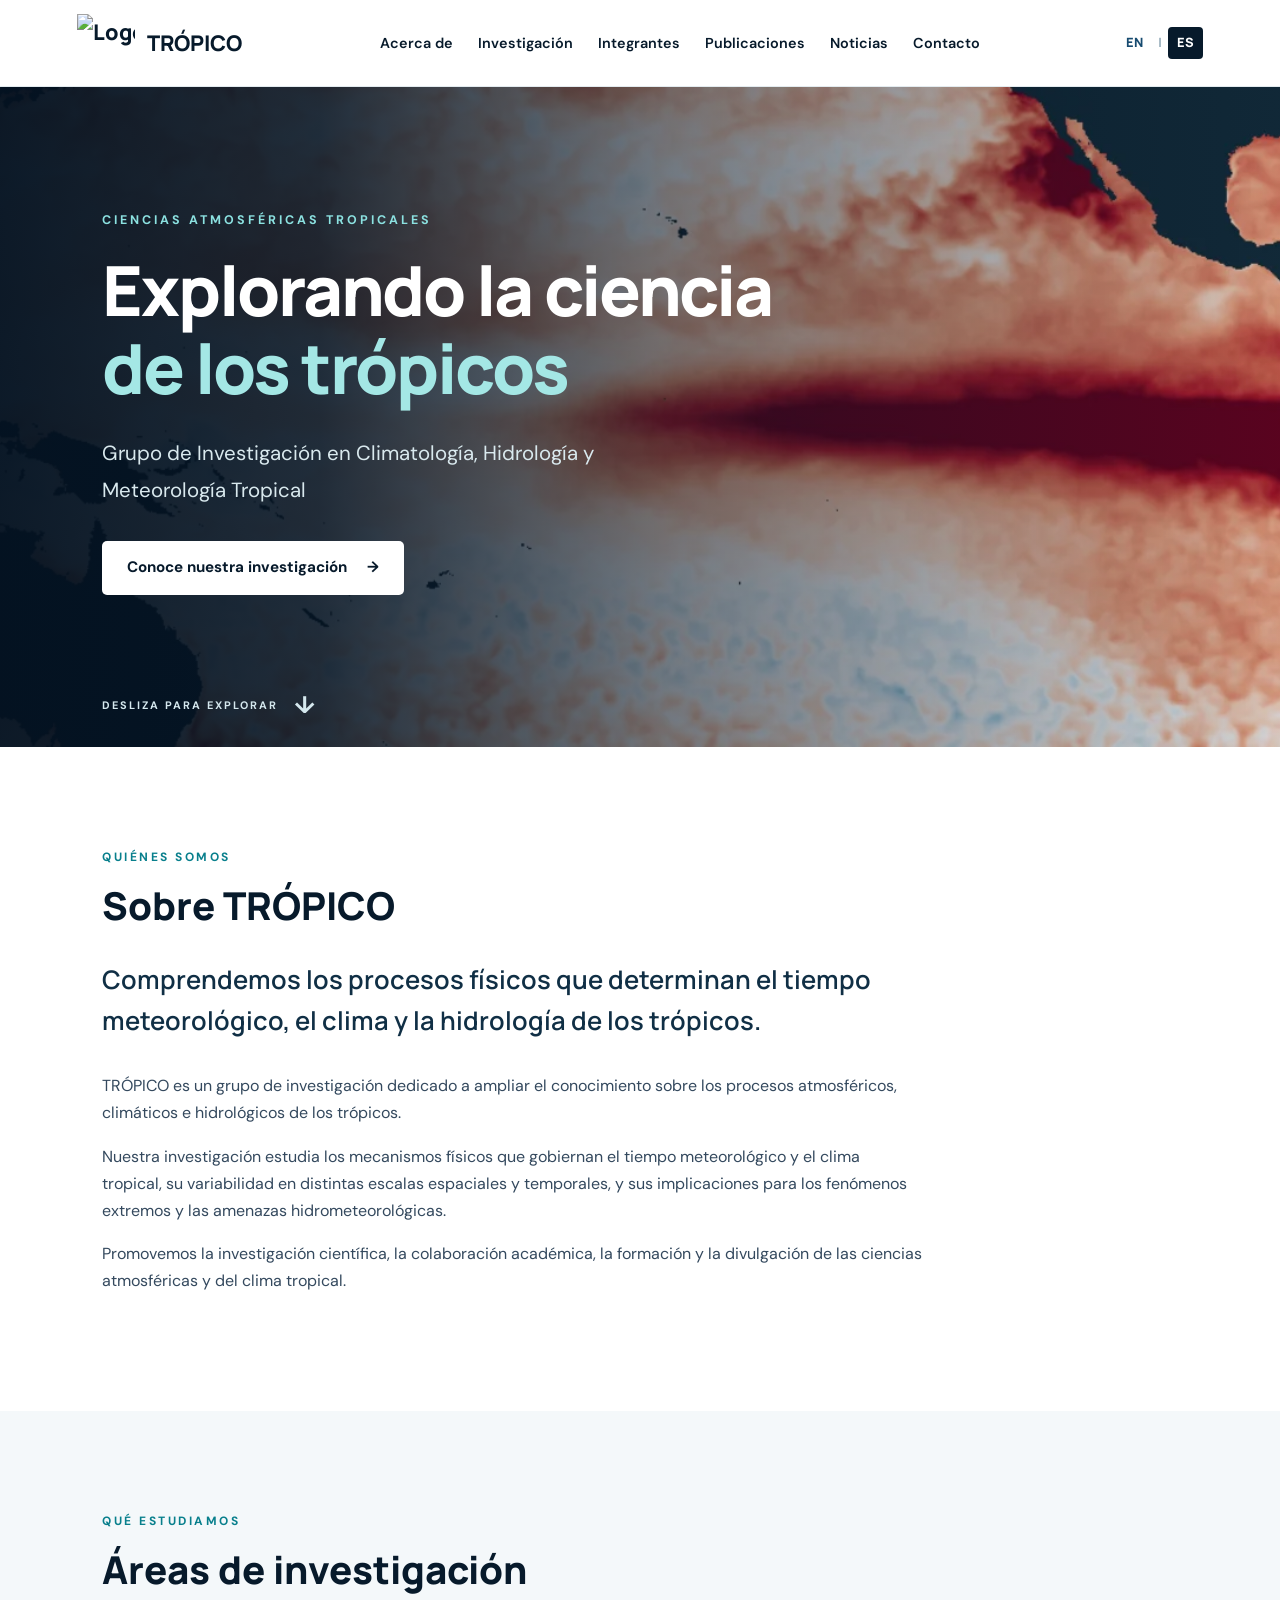
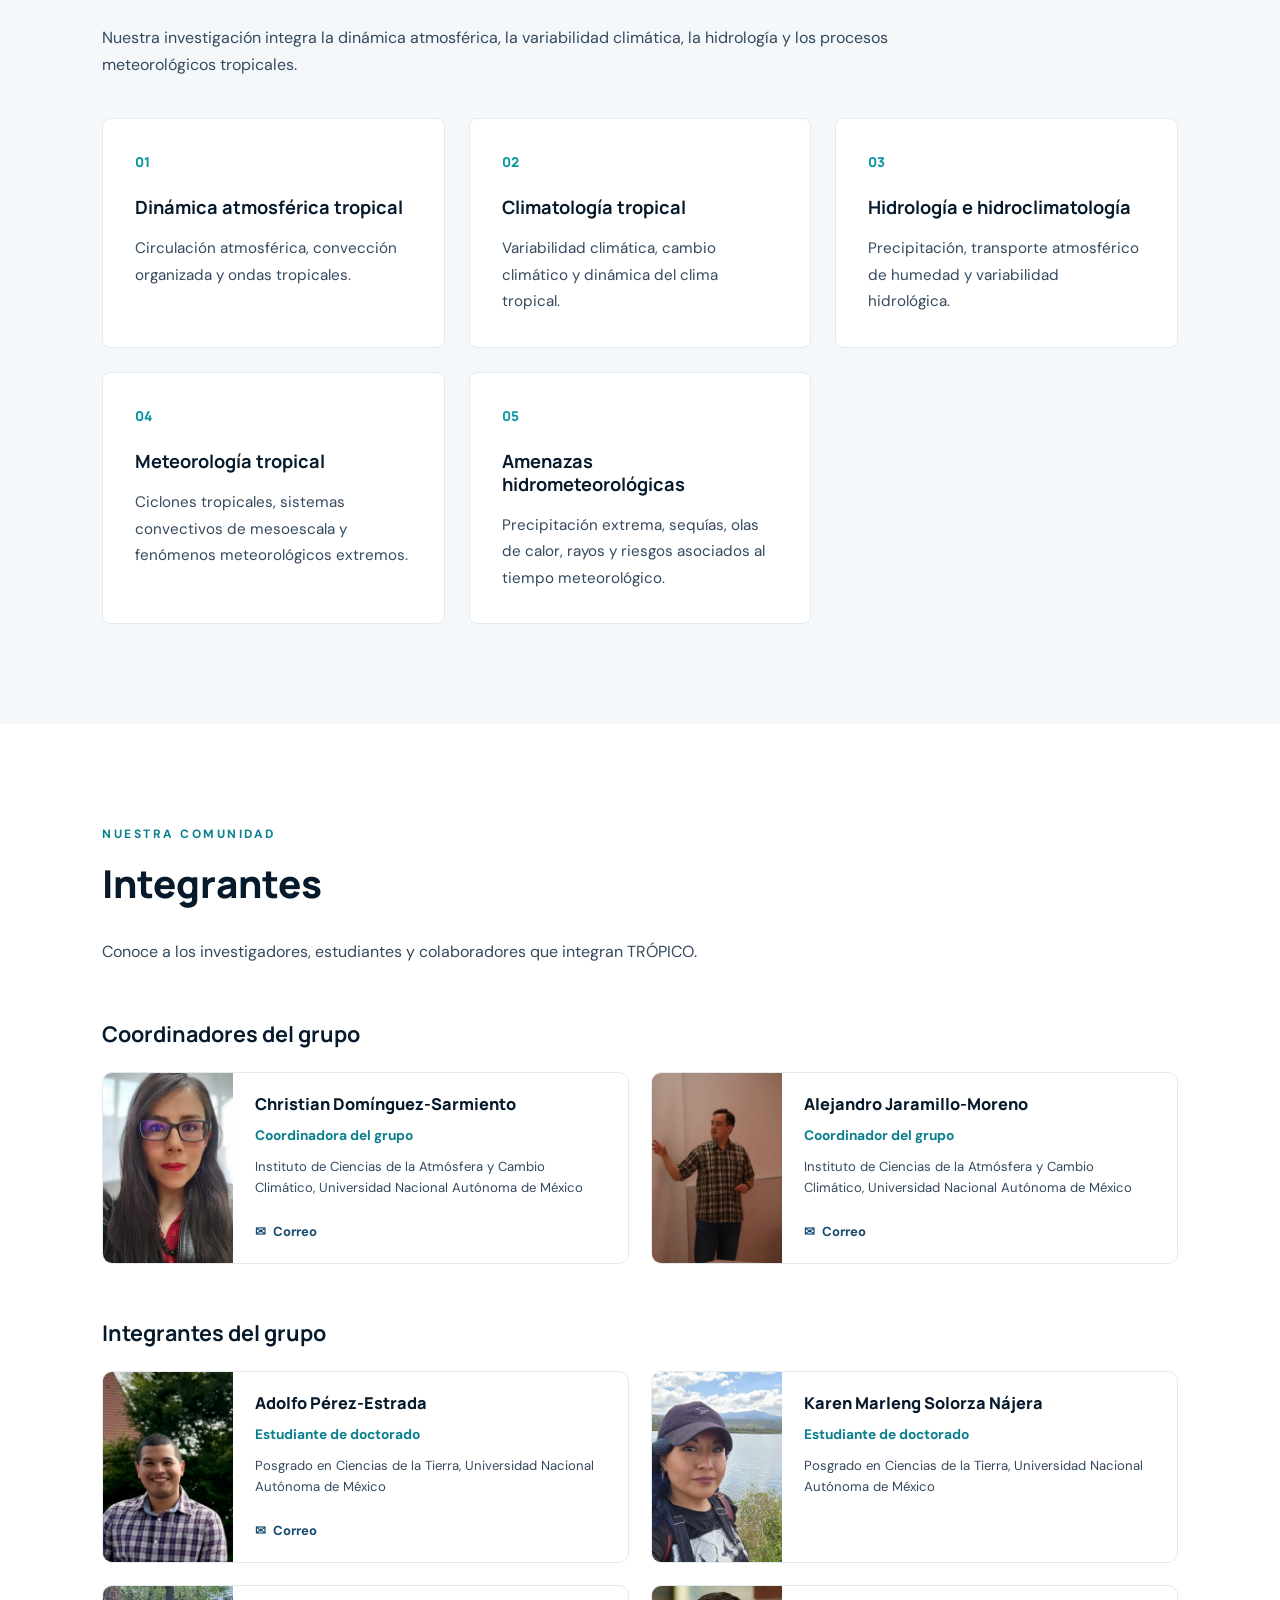
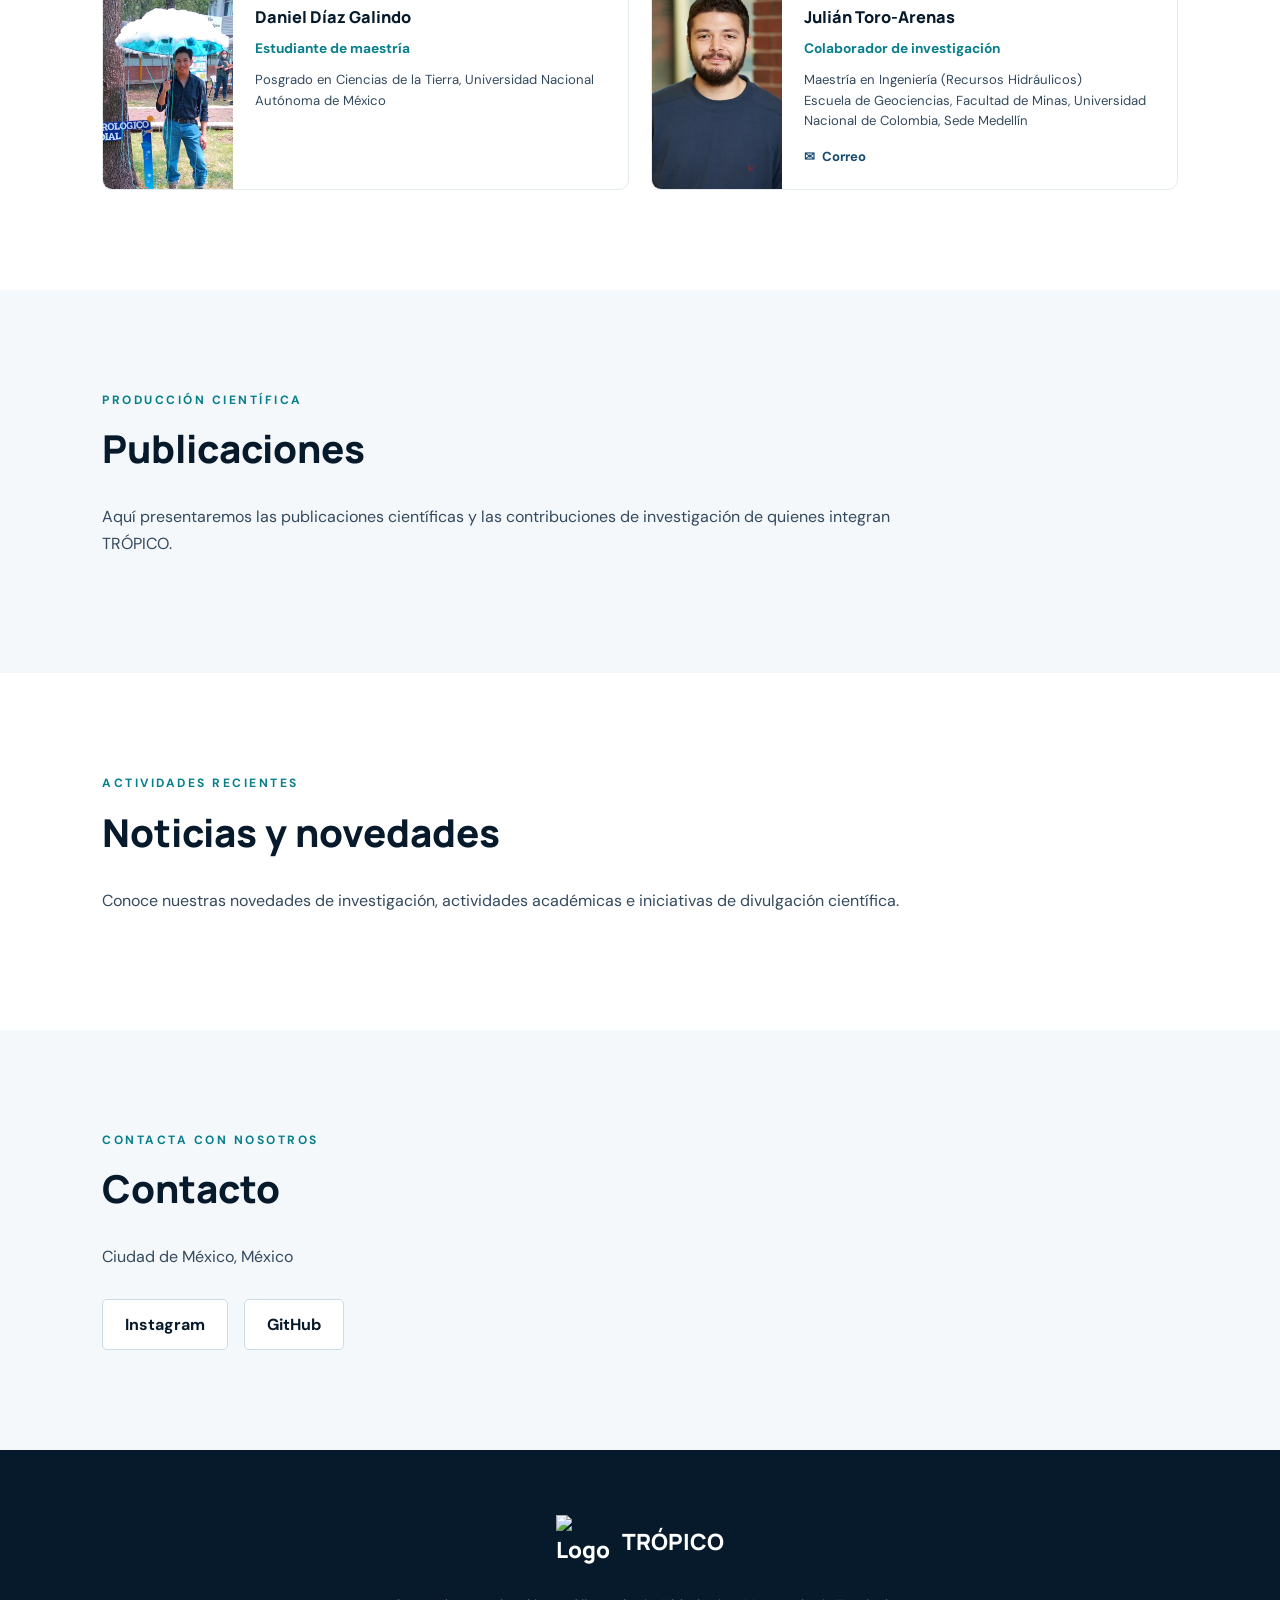
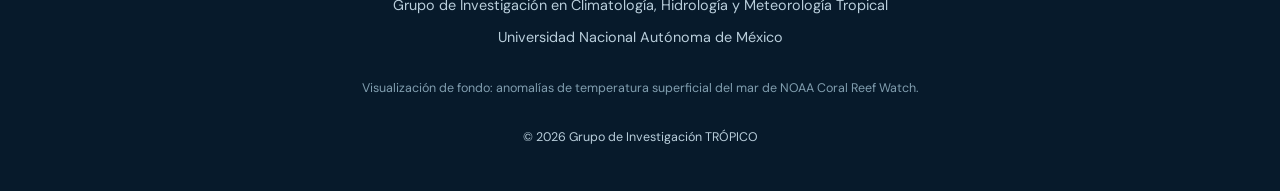
==== es/index.html @ b8d85bc9 "Add bilingual English and Spanish website" ====
<!DOCTYPE html>
<html lang="es">

<head>
  <meta charset="UTF-8">
  <meta name="viewport" content="width=device-width, initial-scale=1.0">

  <meta name="description"
        content="TRÓPICO — Grupo de Investigación en Climatología, Hidrología y Meteorología Tropical.">

  <meta name="theme-color" content="#071a2b">

  <title>TRÓPICO | Investigación del clima tropical</title>

  <link rel="canonical" href="https://tropicoresearch.github.io/es/">
  <link rel="alternate" hreflang="en" href="https://tropicoresearch.github.io/">
  <link rel="alternate" hreflang="es" href="https://tropicoresearch.github.io/es/">
  <link rel="alternate" hreflang="x-default" href="https://tropicoresearch.github.io/">


  <link rel="icon"
        type="image/png"
        href="../assets/images/tropico_logo_es.png">

  <link rel="stylesheet" href="../assets/css/style.css">
</head>

<body>

  <!-- =====================================
       Header
       ===================================== -->

  <header class="site-header">

    <a class="brand" href="#home">
      <img src="../assets/images/tropico_logo_es.png"
           alt="Logotipo de TRÓPICO">
      <span>TRÓPICO</span>
    </a>

    <nav aria-label="Navegación principal">
      <a href="#about">Acerca de</a>
      <a href="#research">Investigación</a>
      <a href="#people">Integrantes</a>
      <a href="#publications">Publicaciones</a>
      <a href="#news">Noticias</a>
      <a href="#contact">Contacto</a>
    </nav>

    <div class="language-switch" aria-label="Idioma / Language">
      <a href="../" lang="en" aria-label="English">EN</a>
      <span class="language-separator" aria-hidden="true">|</span>
      <a href="./" lang="es" aria-current="page" aria-label="Español">ES</a>
    </div>

  </header>


  <main>

    <!-- =====================================
         Hero — Animated Climate Background
         ===================================== -->

    <section class="hero" id="home">

      <video
        class="hero-video"
        autoplay
        muted
        loop
        playsinline
        preload="metadata"
        poster="../assets/climate/tropico_sst_poster.webp"
        aria-hidden="true">

        <source
          src="../assets/climate/tropico_sst_background.mp4"
          type="video/mp4">

      </video>

      <div class="hero-overlay"></div>

      <div class="hero-content">

        <p class="eyebrow">
          CIENCIAS ATMOSFÉRICAS TROPICALES
        </p>

        <h1>
          Explorando la ciencia
          <span>de los trópicos</span>
        </h1>

        <p class="hero-description">
          Grupo de Investigación en Climatología,
          Hidrología y Meteorología Tropical
        </p>

        <a class="button-primary" href="#research">
          Conoce nuestra investigación
          <span aria-hidden="true">→</span>
        </a>

      </div>

      <a class="scroll-indicator"
         href="#about"
         aria-label="Ir a la sección Sobre TRÓPICO">
        <span>DESLIZA PARA EXPLORAR</span>
        <span class="scroll-arrow" aria-hidden="true">↓</span>
      </a>

    </section>


    <!-- =====================================
         About
         ===================================== -->

    <section class="section" id="about">

      <div class="container">

        <p class="section-label">QUIÉNES SOMOS</p>

        <h2>Sobre TRÓPICO</h2>

        <p class="intro-text">
          Comprendemos los procesos físicos que
          determinan el tiempo meteorológico, el clima
          y la hidrología de los trópicos.
        </p>

        <p>
          TRÓPICO es un grupo de investigación dedicado a
          ampliar el conocimiento sobre los procesos
          atmosféricos, climáticos e hidrológicos
          de los trópicos.
        </p>

        <p>
          Nuestra investigación estudia los mecanismos físicos
          que gobiernan el tiempo meteorológico y el
          clima tropical, su variabilidad en distintas
          escalas espaciales y temporales, y sus
          implicaciones para los fenómenos extremos
          y las amenazas hidrometeorológicas.
        </p>

        <p>
          Promovemos la investigación científica, la colaboración
          académica, la formación y la divulgación de las
          ciencias atmosféricas y del clima tropical.
        </p>

      </div>

    </section>


    <!-- =====================================
         Research
         ===================================== -->

    <section class="section section-alt" id="research">

      <div class="container">

        <p class="section-label">QUÉ ESTUDIAMOS</p>

        <h2>Áreas de investigación</h2>

        <p class="section-description">
          Nuestra investigación integra la dinámica atmosférica,
          la variabilidad climática, la hidrología y los
          procesos meteorológicos tropicales.
        </p>

        <div class="research-grid">

          <article class="research-card">

            <span class="card-number">01</span>

            <h3>Dinámica atmosférica tropical</h3>

            <p>
              Circulación atmosférica, convección
              organizada y ondas tropicales.
            </p>

          </article>


          <article class="research-card">

            <span class="card-number">02</span>

            <h3>Climatología tropical</h3>

            <p>
              Variabilidad climática, cambio climático
              y dinámica del clima tropical.
            </p>

          </article>


          <article class="research-card">

            <span class="card-number">03</span>

            <h3>Hidrología e hidroclimatología</h3>

            <p>
              Precipitación, transporte atmosférico de
              humedad y variabilidad hidrológica.
            </p>

          </article>


          <article class="research-card">

            <span class="card-number">04</span>

            <h3>Meteorología tropical</h3>

            <p>
              Ciclones tropicales, sistemas convectivos
              de mesoescala y fenómenos meteorológicos extremos.
            </p>

          </article>


          <article class="research-card">

            <span class="card-number">05</span>

            <h3>Amenazas hidrometeorológicas</h3>

            <p>
              Precipitación extrema, sequías,
              olas de calor, rayos y riesgos
              asociados al tiempo meteorológico.
            </p>

          </article>

        </div>

      </div>

    </section>


    <!-- =====================================
         People
         ===================================== -->

    <section class="section" id="people">

      <div class="container">

        <p class="section-label">NUESTRA COMUNIDAD</p>

        <h2>Integrantes</h2>

        <p class="section-description">
          Conoce a los investigadores, estudiantes y
          colaboradores que integran TRÓPICO.
        </p>


        <!-- Coordinadores del grupo -->

        <h3 class="people-heading">
          Coordinadores del grupo
        </h3>

        <div class="people-grid">

          <!-- Christian -->

          <article class="person-card">

            <img
              src="../assets/images/people/christian_dominguez_sarmiento.webp"
              alt="Christian Domínguez-Sarmiento"
              class="person-photo"
              loading="lazy">

            <div class="person-info">

              <h4>Christian Domínguez-Sarmiento</h4>

              <p class="person-role">
                Coordinadora del grupo
              </p>

              <p class="person-affiliation">
                Instituto de Ciencias de la Atmósfera
                y Cambio Climático,
                Universidad Nacional Autónoma de México
              </p>

              <a class="person-email"
                 href="mailto:dosach@atmosfera.unam.mx">
                <span aria-hidden="true">✉</span>
                Correo
              </a>

            </div>

          </article>


          <!-- Alejandro -->

          <article class="person-card">

            <img
              src="../assets/images/people/alejandro_jaramillo_moreno.webp"
              alt="Alejandro Jaramillo-Moreno"
              class="person-photo"
              loading="lazy">

            <div class="person-info">

              <h4>Alejandro Jaramillo-Moreno</h4>

              <p class="person-role">
                Coordinador del grupo
              </p>

              <p class="person-affiliation">
                Instituto de Ciencias de la Atmósfera
                y Cambio Climático,
                Universidad Nacional Autónoma de México
              </p>

              <a class="person-email"
                 href="mailto:ajaramillo@atmosfera.unam.mx">
                <span aria-hidden="true">✉</span>
                Correo
              </a>

            </div>

          </article>

        </div>


        <!-- Integrantes del grupo -->

        <h3 class="people-heading">
          Integrantes del grupo
        </h3>

        <div class="people-grid">

          <!-- Adolfo -->

          <article class="person-card">

            <img
              src="../assets/images/people/adolfo_perez_estrada.webp"
              alt="Adolfo Pérez-Estrada"
              class="person-photo"
              loading="lazy">

            <div class="person-info">

              <h4>Adolfo Pérez-Estrada</h4>

              <p class="person-role">
                Estudiante de doctorado
              </p>

              <p class="person-affiliation">
                Posgrado en Ciencias de la Tierra,
                Universidad Nacional Autónoma de México
              </p>

              <a class="person-email"
                 href="mailto:apereze@atmosfera.unam.mx">
                <span aria-hidden="true">✉</span>
                Correo
              </a>

            </div>

          </article>

          <!-- Karen -->

          <article class="person-card">

            <img
              src="../assets/images/people/karen_marleng_solorza_najera.webp"
              alt="Karen Marleng Solorza Nájera"
              class="person-photo"
              loading="lazy">

            <div class="person-info">

              <h4>Karen Marleng Solorza Nájera</h4>

              <p class="person-role">Estudiante de doctorado</p>

              <p class="person-affiliation">
                Posgrado en Ciencias de la Tierra,
                Universidad Nacional Autónoma de México
              </p>

            </div>

          </article>


          <!-- Daniel -->

          <article class="person-card">

            <img
              src="../assets/images/people/daniel_diaz_galindo.webp"
              alt="Daniel Díaz Galindo"
              class="person-photo"
              loading="lazy">

            <div class="person-info">

              <h4>Daniel Díaz Galindo</h4>

              <p class="person-role">Estudiante de maestría</p>

              <p class="person-affiliation">
                Posgrado en Ciencias de la Tierra,
                Universidad Nacional Autónoma de México
              </p>

            </div>

          </article>


          <!-- Julian -->

          <article class="person-card">

            <img
              src="../assets/images/people/julian_toro_arenas.webp"
              alt="Julián Toro-Arenas"
              class="person-photo"
              loading="lazy">

            <div class="person-info">

              <h4>Julián Toro-Arenas</h4>

              <p class="person-role">
                Colaborador de investigación
              </p>

              <p class="person-affiliation">
                Maestría en Ingeniería (Recursos Hidráulicos)<br>
                Escuela de Geociencias,
                Facultad de Minas,
                Universidad Nacional de Colombia,
                Sede Medellín
              </p>

              <a class="person-email"
                 href="mailto:jutoroar@unal.edu.co">
                <span aria-hidden="true">✉</span>
                Correo
              </a>

            </div>

          </article>

        </div>

      </div>

    </section>


    <!-- =====================================
         Publications
         ===================================== -->

    <section class="section section-alt" id="publications">

      <div class="container">

        <p class="section-label">PRODUCCIÓN CIENTÍFICA</p>

        <h2>Publicaciones</h2>

        <p>
          Aquí presentaremos las publicaciones científicas
          y las contribuciones de investigación
          de quienes integran TRÓPICO.
        </p>

      </div>

    </section>


    <!-- =====================================
         News
         ===================================== -->

    <section class="section" id="news">

      <div class="container">

        <p class="section-label">ACTIVIDADES RECIENTES</p>

        <h2>Noticias y novedades</h2>

        <p>
          Conoce nuestras novedades de investigación,
          actividades académicas e iniciativas
          de divulgación científica.
        </p>

      </div>

    </section>


    <!-- =====================================
         Contact
         ===================================== -->

    <section class="section section-alt" id="contact">

      <div class="container">

        <p class="section-label">CONTACTA CON NOSOTROS</p>

        <h2>Contacto</h2>

        <p>
          Ciudad de México, México
        </p>

        <div class="social-links">

          <a href="https://www.instagram.com/tropicoresearch/"
             target="_blank"
             rel="noopener noreferrer">
            Instagram
          </a>

          <a href="https://github.com/tropicoresearch"
             target="_blank"
             rel="noopener noreferrer">
            GitHub
          </a>

        </div>

      </div>

    </section>

  </main>


  <!-- =====================================
       Footer
       ===================================== -->

  <footer class="site-footer">

    <div class="footer-content">

      <div class="footer-brand">

        <img src="../assets/images/tropico_logo_es.png"
             alt="Logotipo de TRÓPICO">

        <span>TRÓPICO</span>

      </div>

      <p>
        Grupo de Investigación en Climatología,
        Hidrología y Meteorología Tropical
      </p>

      <p>
        Universidad Nacional Autónoma de México
      </p>

      <p class="footer-credit">
        Visualización de fondo:
        anomalías de temperatura superficial del mar
        de NOAA Coral Reef Watch.
      </p>

      <p class="copyright">
        © <span id="year"></span> Grupo de Investigación TRÓPICO
      </p>

    </div>

  </footer>

  <script src="../js/main.js"></script>

</body>
</html>
---- assets/css/style.css ----
@import url('https://fonts.googleapis.com/css2?family=DM+Sans:wght@400;500;600;700&family=Manrope:wght@400;500;600;700;800&display=swap');

/* ==========================================
   TRÓPICO — Official Website
   ========================================== */

:root {
  --navy: #071a2b;
  --navy-light: #102f45;
  --blue: #174b70;
  --teal: #19a8b4;

  --text: #34495e;
  --white: #ffffff;
  --light: #f4f8fa;
  --border: #e3ebef;
}


/* ==========================================
   General
   ========================================== */

* {
  box-sizing: border-box;
}

html {
  scroll-behavior: smooth;
  scroll-padding-top: 100px;
}

body {
  margin: 0;
  background: var(--white);
  color: var(--text);
  font-family: "DM Sans", sans-serif;
  line-height: 1.7;
}

a {
  color: var(--blue);
  text-decoration: none;
}

a:hover {
  color: var(--teal);
}

h1, h2, h3, h4 {
  font-family: "Manrope", sans-serif;
  line-height: 1.25;
}

img {
  max-width: 100%;
}


/* ==========================================
   Header
   ========================================== */

.site-header {
  position: relative;
  z-index: 10;

  display: flex;
  justify-content: space-between;
  align-items: center;

  gap: 30px;
  padding: 14px 6%;

  background: var(--white);
  border-bottom: 1px solid var(--border);
}

.brand {
  display: flex;
  align-items: center;
  gap: 12px;

  color: var(--navy);
  font-family: "Manrope", sans-serif;
  font-size: 1.35rem;
  font-weight: 800;
  white-space: nowrap;
}

.brand:hover {
  color: var(--navy);
}

.brand img {
  width: 58px;
  height: 58px;
  object-fit: contain;
}

.site-header nav {
  display: flex;
  align-items: center;
  flex-wrap: wrap;
  gap: 25px;
}

.site-header nav a {
  color: var(--navy);
  font-size: 0.9rem;
  font-weight: 600;
  transition: color 0.2s;
}

.site-header nav a:hover {
  color: var(--teal);
}


/* ==========================================
   Hero
   ========================================== */

.hero {
  position: relative;

  display: flex;
  align-items: center;

  min-height: 660px;
  overflow: hidden;

  padding: 100px 8% 130px;

  color: white;
  background: var(--navy);
}

.hero-video {
  position: absolute;
  inset: 0;

  width: 100%;
  height: 100%;

  object-fit: cover;
  object-position: center;

  z-index: 0;
  pointer-events: none;
}

.hero-overlay {
  position: absolute;
  inset: 0;

  z-index: 1;

  background: linear-gradient(
    90deg,
    rgba(3, 17, 32, 0.96) 0%,
    rgba(3, 17, 32, 0.88) 25%,
    rgba(3, 17, 32, 0.55) 52%,
    rgba(3, 17, 32, 0.15) 100%
  );

  pointer-events: none;
}

.hero-content {
  position: relative;
  z-index: 2;
  max-width: 800px;
}

.eyebrow {
  margin: 0 0 20px;
  color: #8ce2e1;

  font-size: 0.78rem;
  font-weight: 700;
  letter-spacing: 3px;
}

.hero h1 {
  margin: 0 0 28px;

  color: white;
  font-size: clamp(2.8rem, 5.4vw, 5.3rem);
  font-weight: 800;
  line-height: 1.13;
  letter-spacing: -2px;
}

.hero h1 span {
  display: block;
  color: #a4e7e5;
}

.hero-description {
  max-width: 580px;
  margin-bottom: 32px;

  color: #d9e9ee;
  font-size: clamp(1.05rem, 1.6vw, 1.3rem);
  line-height: 1.8;
}

.button-primary {
  display: inline-flex;
  align-items: center;
  gap: 20px;

  padding: 14px 25px;

  background: white;
  color: var(--navy);

  border-radius: 5px;
  font-size: 0.95rem;
  font-weight: 700;

  transition:
    background 0.2s,
    transform 0.2s;
}

.button-primary:hover {
  background: #dff5f5;
  color: var(--navy);
  transform: translateY(-2px);
}

.scroll-indicator {
  position: absolute;
  bottom: 30px;
  left: 8%;

  z-index: 2;

  display: flex;
  align-items: center;
  gap: 16px;

  color: #d5e8ee;
  font-size: 0.68rem;
  font-weight: 700;
  letter-spacing: 2px;
}

.scroll-indicator:hover {
  color: white;
}

.scroll-arrow {
  font-size: 1.5rem;
  line-height: 1;
}


/* ==========================================
   Sections
   ========================================== */

.section {
  padding: 100px 8%;
}

.section-alt {
  background: var(--light);
}

.container {
  max-width: 1120px;
  margin: 0 auto;
}

.section-label {
  margin: 0 0 15px;

  color: #087f8c;
  font-size: 0.75rem;
  font-weight: 700;
  letter-spacing: 2.5px;
}

.section h2 {
  margin: 0 0 30px;

  color: var(--navy);
  font-size: clamp(2rem, 3vw, 2.8rem);
  font-weight: 800;
}

.section p {
  max-width: 820px;
}

.intro-text {
  margin-bottom: 30px;

  color: var(--navy-light);
  font-family: "Manrope", sans-serif;
  font-size: clamp(1.25rem, 2vw, 1.65rem);
  font-weight: 600;
  line-height: 1.6;
}

.section-description {
  margin-bottom: 40px;
}

.coming-soon {
  color: #758c9e;
  font-style: italic;
}


/* ==========================================
   Research
   ========================================== */

.research-grid {
  display: grid;

  grid-template-columns:
    repeat(3, minmax(0, 1fr));

  gap: 24px;
  margin-top: 40px;
}

.research-card {
  padding: 32px;

  background: white;
  border: 1px solid var(--border);
  border-radius: 8px;

  transition:
    transform 0.25s,
    box-shadow 0.25s,
    border-color 0.25s;
}

.research-card:hover {
  transform: translateY(-5px);
  border-color: #bedfe5;
  box-shadow: 0 12px 30px rgba(7, 26, 43, 0.07);
}

.card-number {
  display: block;
  margin-bottom: 22px;

  color: #0997a4;
  font-family: "Manrope", sans-serif;
  font-size: 0.85rem;
  font-weight: 800;
}

.research-card h3 {
  margin: 0 0 16px;

  color: var(--navy);
  font-size: 1.14rem;
  font-weight: 700;
}

.research-card p {
  margin: 0;
  font-size: 0.95rem;
  line-height: 1.75;
}


/* ==========================================
   People — Horizontal Cards
   ========================================== */

.people-heading {
  margin: 55px 0 25px;
  color: var(--navy);
  font-size: 1.35rem;
  font-weight: 700;
}

.people-grid {
  display: grid;
  grid-template-columns: repeat(2, minmax(0, 1fr));
  gap: 22px;
  max-width: 1120px;
}

.person-card {
  display: grid;
  grid-template-columns: 130px minmax(0, 1fr);
  overflow: hidden;
  background: var(--white);
  border: 1px solid var(--border);
  border-radius: 10px;
  transition: transform 0.25s ease, box-shadow 0.25s ease, border-color 0.25s ease;
}

.person-card:hover {
  transform: translateY(-3px);
  border-color: #bedfe5;
  box-shadow: 0 10px 25px rgba(7, 26, 43, 0.08);
}

.person-photo {
  display: block;
  width: 100%;
  height: 100%;
  min-height: 190px;
  object-fit: cover;
  object-position: center;
  background: #e8eff2;
}

.person-info {
  display: flex;
  flex-direction: column;
  align-items: flex-start;
  min-width: 0;
  padding: 20px 22px;
}

.person-info h4 {
  margin: 0 0 8px;
  color: var(--navy);
  font-size: 1.02rem;
  font-weight: 800;
  line-height: 1.4;
}

.person-role {
  margin: 0 0 10px;
  color: #087f8c;
  font-size: 0.86rem;
  font-weight: 700;
}

.person-affiliation {
  margin: 0 0 15px;
  color: var(--text);
  font-size: 0.82rem;
  line-height: 1.55;
}

.person-email {
  display: inline-flex;
  align-items: center;
  gap: 7px;
  margin-top: auto;
  color: var(--blue);
  font-size: 0.82rem;
  font-weight: 700;
  overflow-wrap: anywhere;
}

.person-email:hover {
  color: var(--teal);
  text-decoration: underline;
}


/* ==========================================
   Language Switch — English / Español
   ========================================== */

.language-switch {
  display: inline-flex;
  align-items: center;
  gap: 6px;
  flex-shrink: 0;
  white-space: nowrap;
  font-family: "Manrope", sans-serif;
  font-size: 0.8rem;
  font-weight: 800;
}

.language-switch a {
  display: inline-flex;
  align-items: center;
  justify-content: center;
  min-width: 35px;
  padding: 5px 7px;
  color: var(--blue);
  border-radius: 4px;
}

.language-switch a:hover,
.language-switch a:focus-visible {
  background: var(--light);
  color: var(--navy);
}

.language-switch a[aria-current="page"] {
  color: var(--white);
  background: var(--navy);
}

.language-switch .language-separator {
  color: #9cb1be;
}


/* ==========================================
   Contact
   ========================================== */

.social-links {
  display: flex;
  flex-wrap: wrap;
  gap: 16px;
  margin-top: 28px;
}

.social-links a {
  display: inline-flex;
  align-items: center;

  padding: 11px 22px;

  background: white;
  color: var(--navy);

  border: 1px solid #ccdce4;
  border-radius: 5px;

  font-weight: 700;
}

.social-links a:hover {
  border-color: var(--teal);
  color: var(--teal);
}


/* ==========================================
   Footer
   ========================================== */

.site-footer {
  padding: 65px 8% 35px;

  background: var(--navy);
  color: #b9cedb;

  text-align: center;
}

.footer-content {
  max-width: 800px;
  margin: 0 auto;
}

.footer-brand {
  display: flex;
  justify-content: center;
  align-items: center;
  gap: 12px;

  margin-bottom: 24px;

  color: white;
  font-family: "Manrope", sans-serif;
  font-size: 1.4rem;
  font-weight: 800;
}

.footer-brand img {
  width: 54px;
  height: 54px;
  object-fit: contain;
}

.site-footer p {
  margin: 8px 0;
  font-size: 0.9rem;
}

.footer-credit {
  margin-top: 28px !important;

  color: #819eaf;
  font-size: 0.78rem !important;
}

.copyright {
  margin-top: 28px !important;
  font-size: 0.78rem !important;
}


/* ==========================================
   Tablet
   ========================================== */

@media (max-width: 950px) {

  .site-header {
    flex-direction: column;
    gap: 12px;
  }

  .site-header nav {
    justify-content: center;
    gap: 12px 22px;
  }

  .hero {
    min-height: 600px;
  }

  .research-grid {
    grid-template-columns:
      repeat(2, minmax(0, 1fr));
  }

  .people-grid {
    grid-template-columns: 1fr;
    max-width: 650px;
  }

  .person-card {
    grid-template-columns: 135px minmax(0, 1fr);
  }

}


/* ==========================================
   Mobile
   ========================================== */

@media (max-width: 600px) {

  .site-header {
    padding: 15px 5%;
  }

  .brand img {
    width: 48px;
    height: 48px;
  }

  .site-header nav {
    gap: 10px 15px;
  }

  .site-header nav a {
    font-size: 0.8rem;
  }

  .hero {
    min-height: 610px;
    padding: 85px 7% 110px;
  }

  .hero-overlay {
    background: linear-gradient(
      90deg,
      rgba(3, 17, 32, 0.94),
      rgba(3, 17, 32, 0.65)
    );
  }

  .hero h1 {
    font-size: clamp(2.4rem, 9vw, 3.5rem);
    letter-spacing: -1px;
  }

  .hero-description {
    font-size: 1.05rem;
  }

  .scroll-indicator {
    left: 7%;
  }

  .section {
    padding: 70px 7%;
  }

  .research-grid,
  .people-grid {
    grid-template-columns: 1fr;
  }

  .research-card {
    padding: 28px;
  }

  .people-heading {
    margin-top: 40px;
  }

  .people-grid {
    gap: 16px;
  }

  .person-card {
    grid-template-columns: 110px minmax(0, 1fr);
  }

  .person-photo {
    min-height: 170px;
  }

  .person-info {
    padding: 16px;
  }

  .person-info h4 {
    font-size: 0.95rem;
  }

  .person-role {
    font-size: 0.82rem;
  }

  .person-affiliation,
  .person-email {
    font-size: 0.78rem;
  }

}


/* ==========================================
   Reduced Motion
   ========================================== */

@media (prefers-reduced-motion: reduce) {

  html {
    scroll-behavior: auto;
  }

  .hero-video {
    display: none;
  }

  .hero {
    background:
      linear-gradient(
        rgba(7, 26, 43, 0.45),
        rgba(7, 26, 43, 0.45)
      ),
      url("../climate/tropico_sst_poster.webp")
      center / cover no-repeat,
      var(--navy);
  }

  .button-primary,
  .research-card,
  .person-card {
    transition: none;
  }

  .person-card:hover {
    transform: none;
  }

}
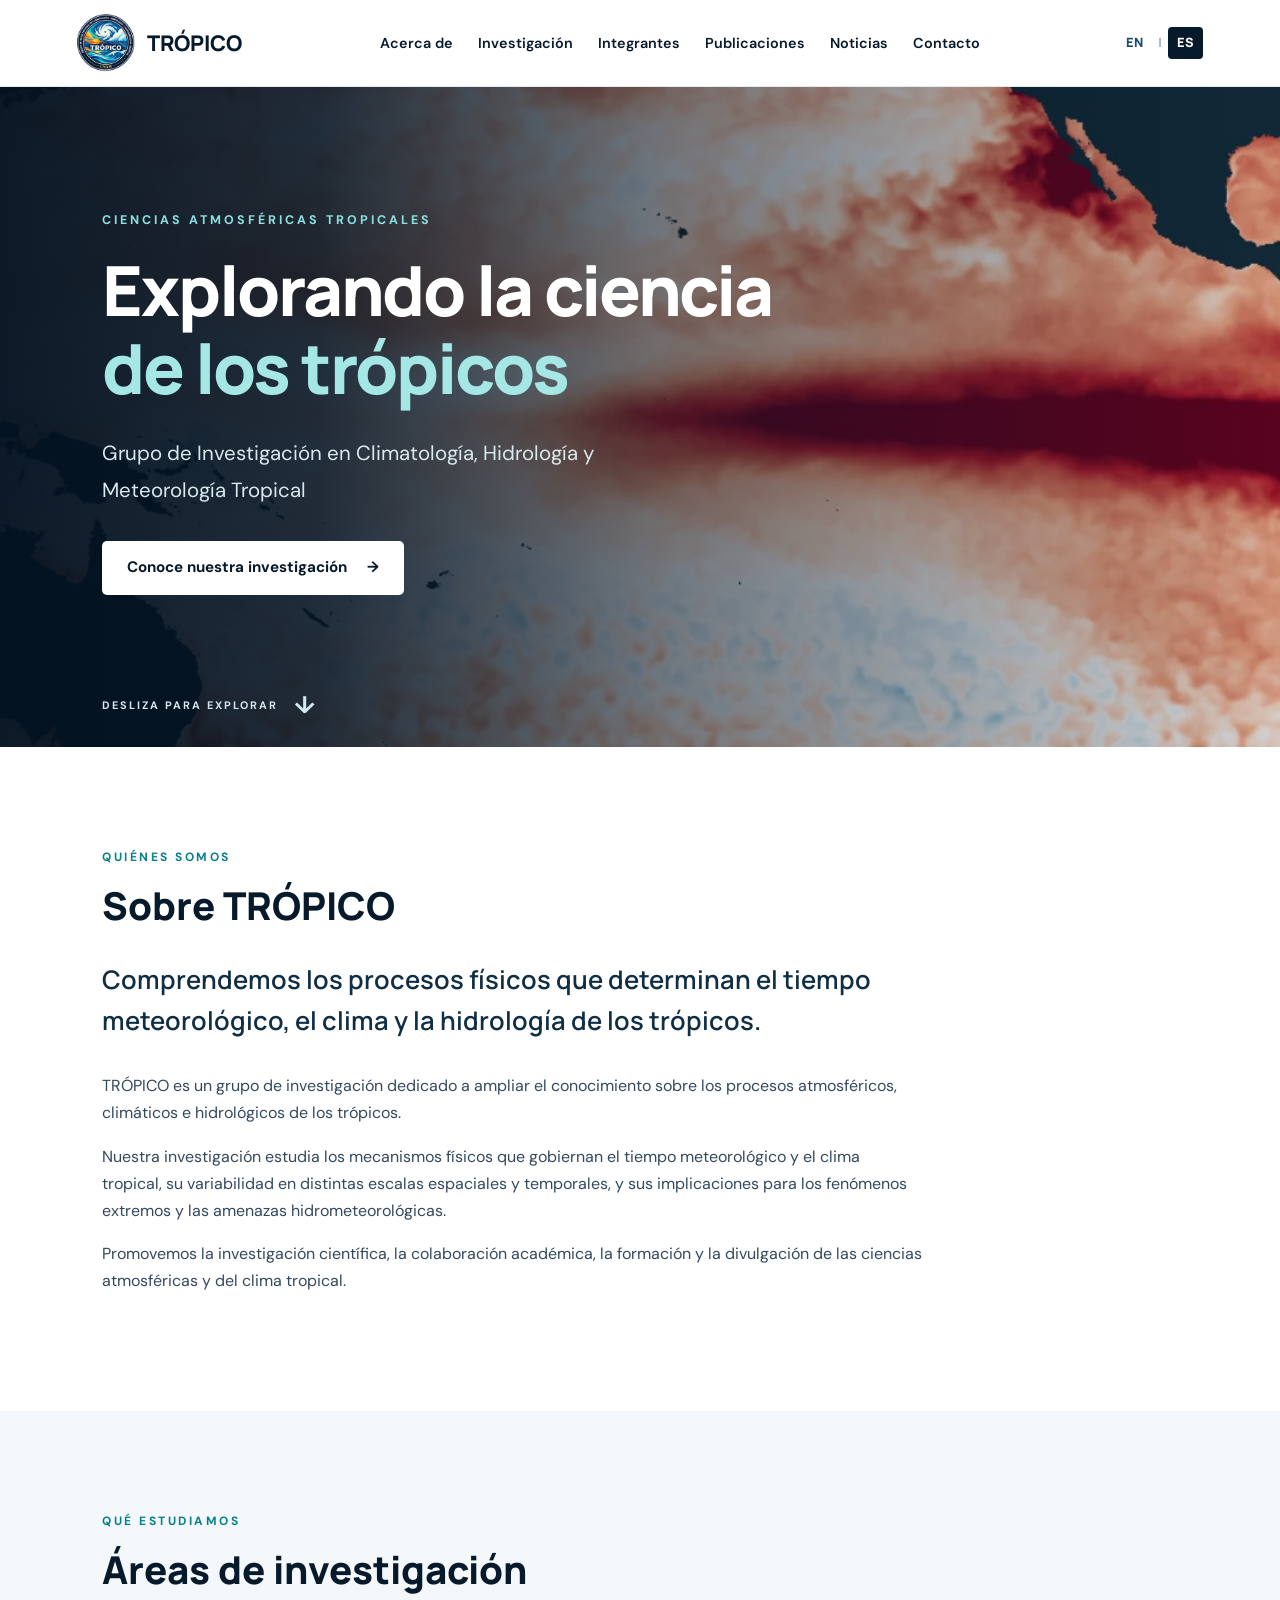
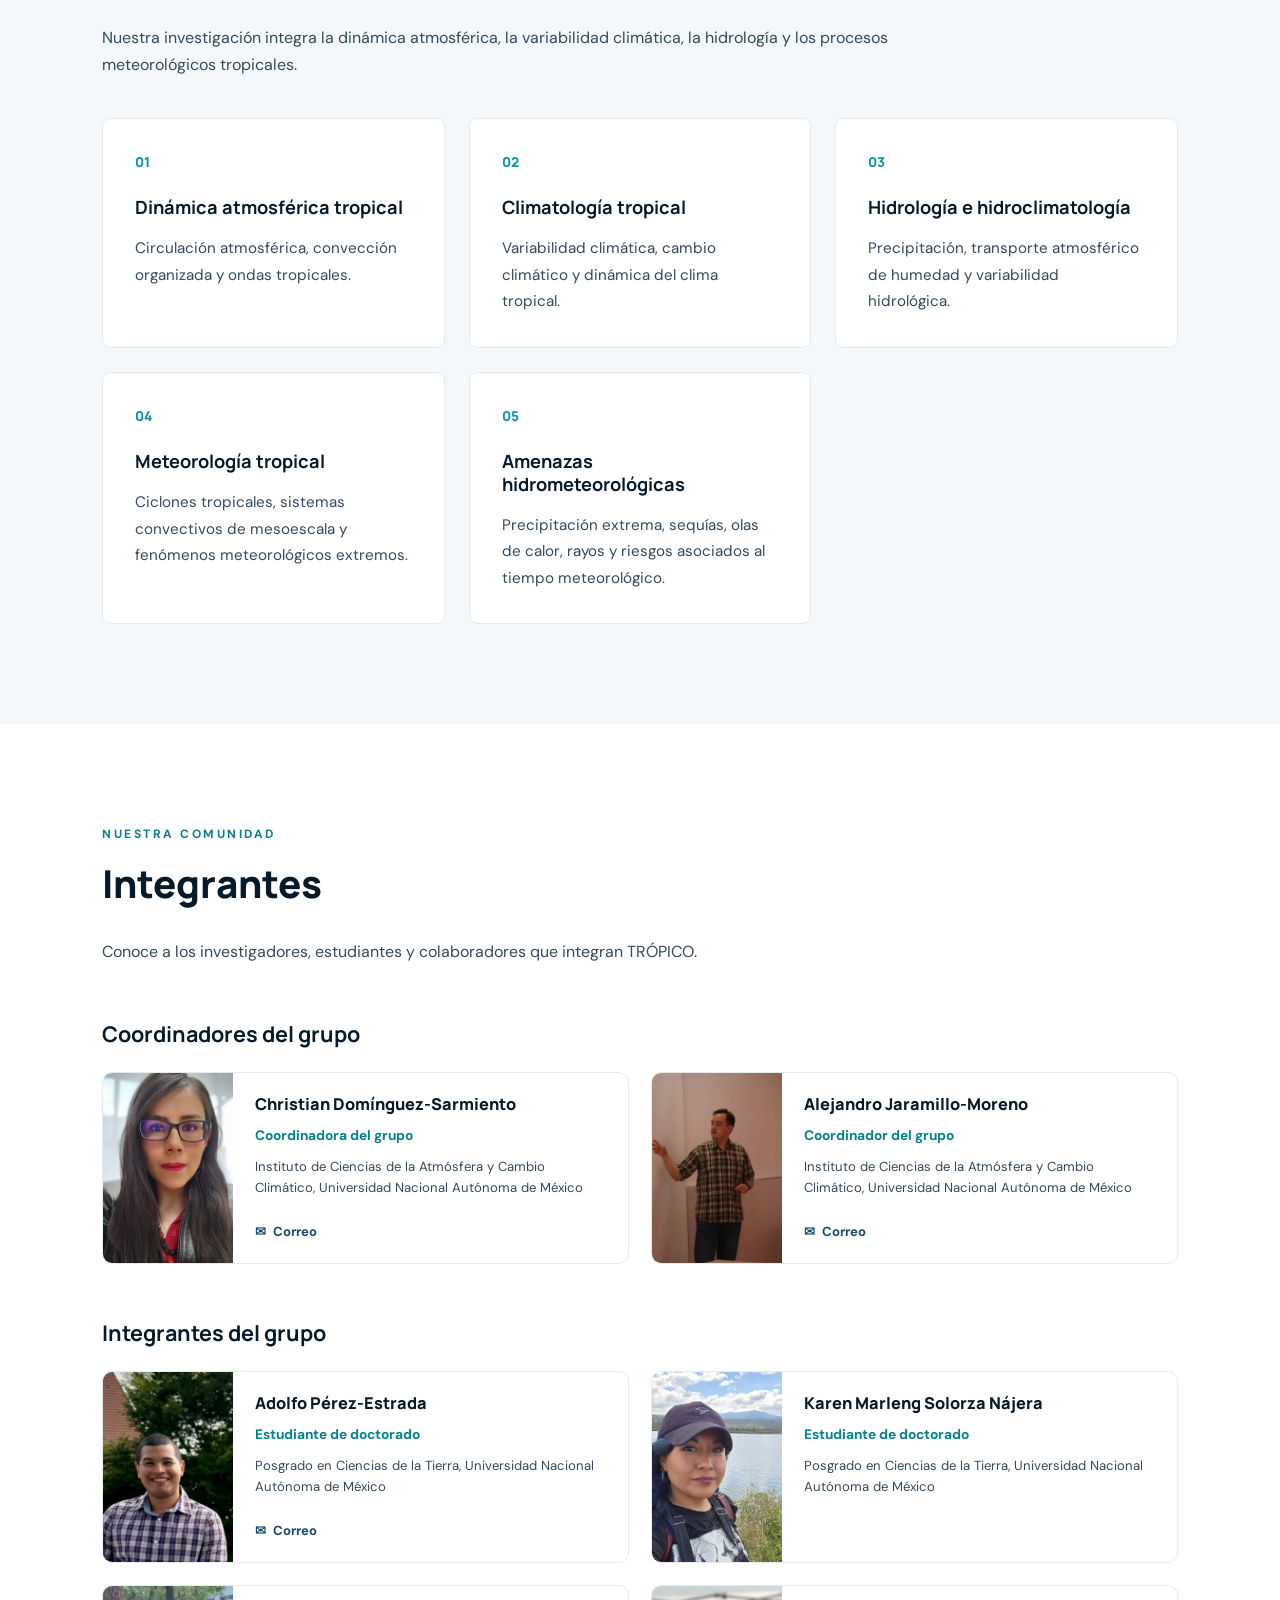
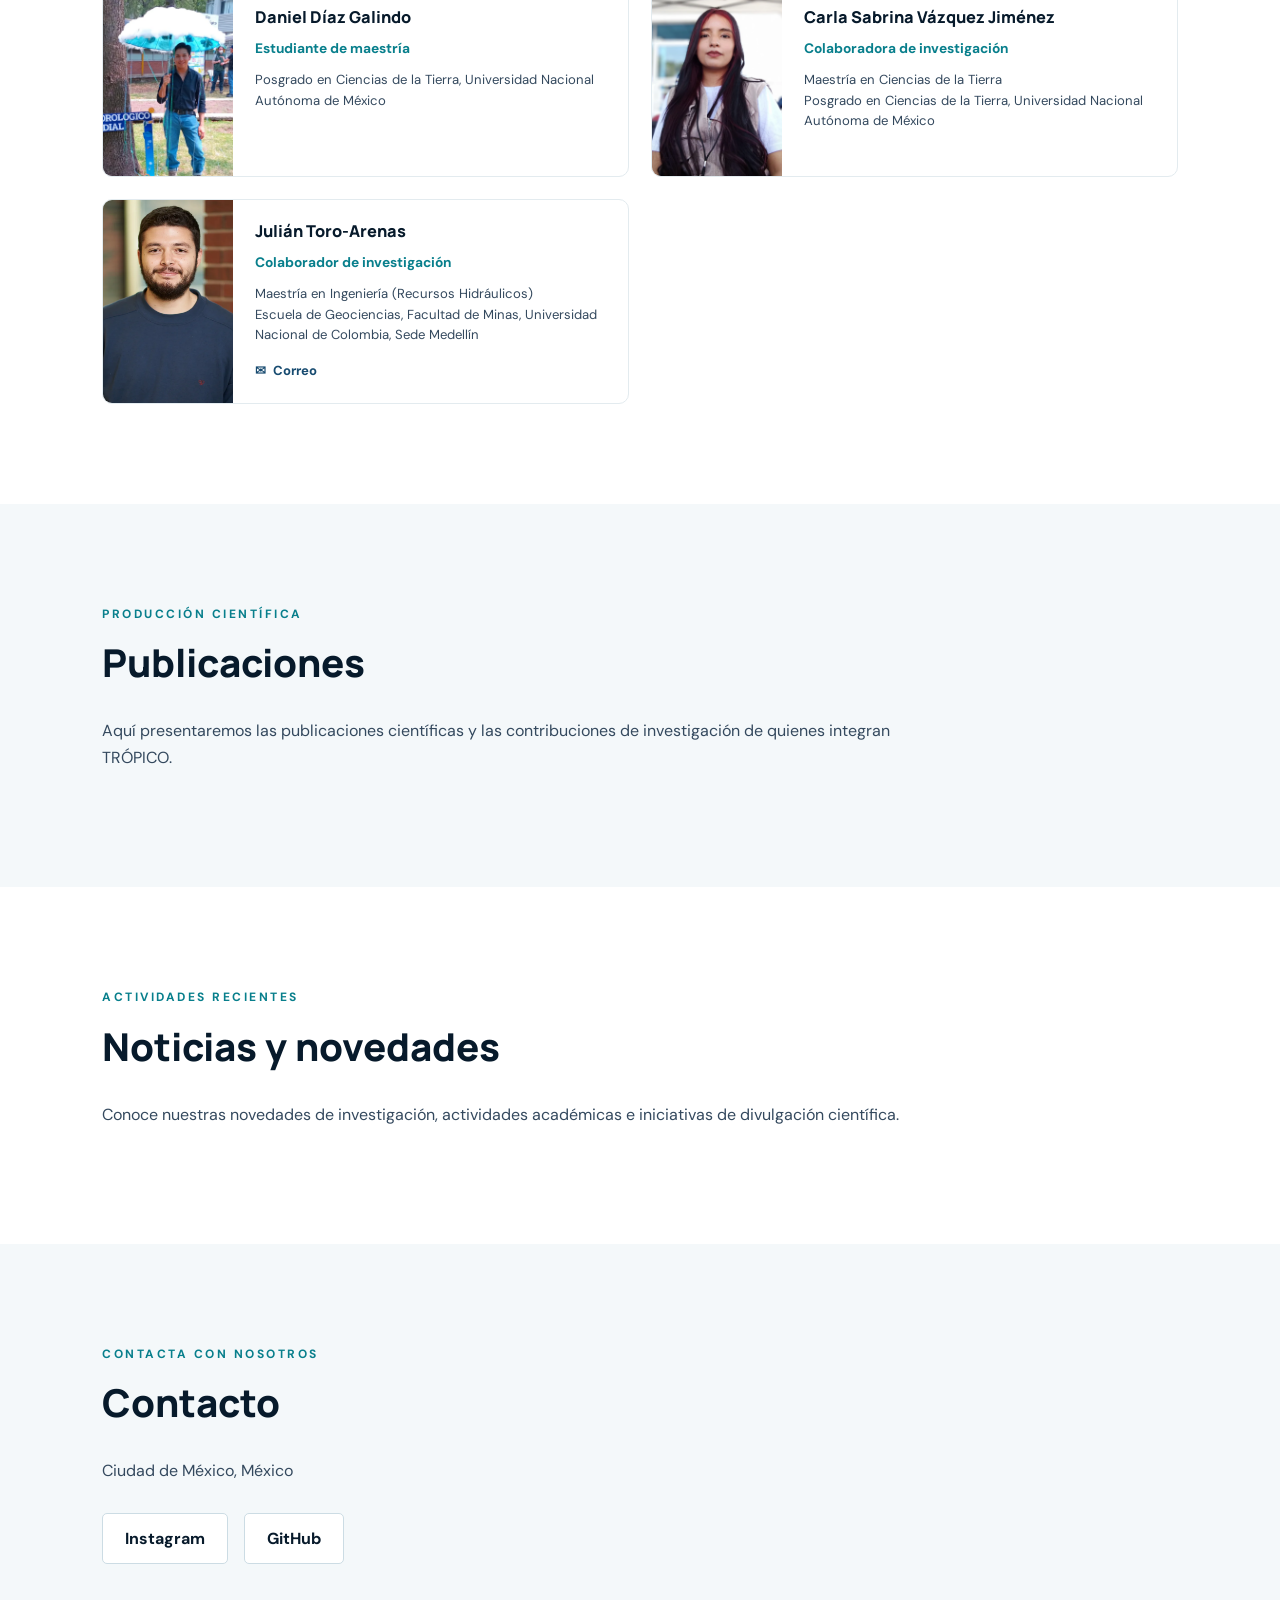
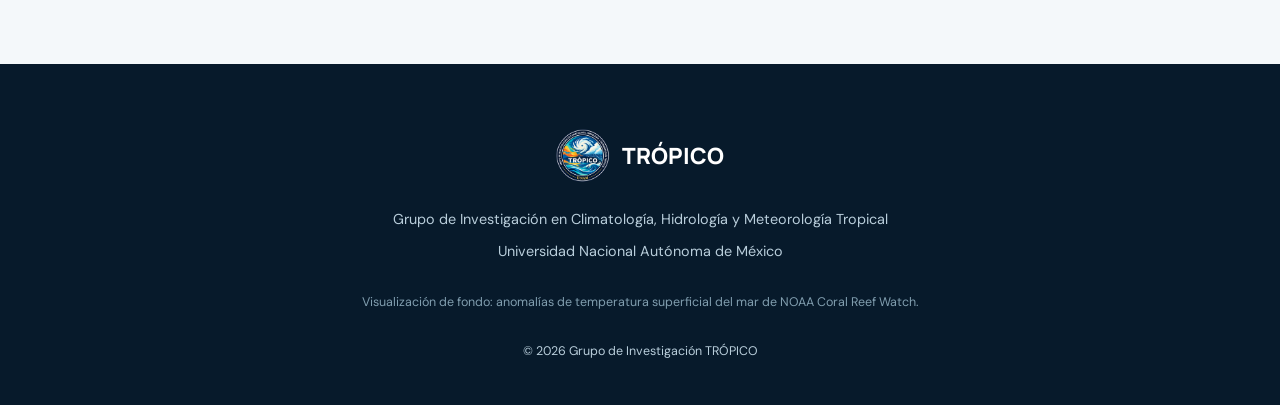
==== commit 8b884160: "Add Carla Sabrina Vazquez Jimenez to TRÓPICO team" ====
--- a/es/index.html
+++ b/es/index.html
@@ -449,6 +449,34 @@
           </article>
 
 
+          <!-- Carla -->
+
+          <article class="person-card">
+
+            <img
+              src="../assets/images/people/carla_sabrina_vazquez_jimenez.webp"
+              alt="Carla Sabrina Vázquez Jiménez"
+              class="person-photo"
+              loading="lazy">
+
+            <div class="person-info">
+
+              <h4>Carla Sabrina Vázquez Jiménez</h4>
+
+              <p class="person-role">
+                Colaboradora de investigación
+              </p>
+
+              <p class="person-affiliation">
+                Maestría en Ciencias de la Tierra<br>
+                Posgrado en Ciencias de la Tierra,
+                Universidad Nacional Autónoma de México
+              </p>
+
+            </div>
+
+          </article>
+
           <!-- Julian -->
 
           <article class="person-card">
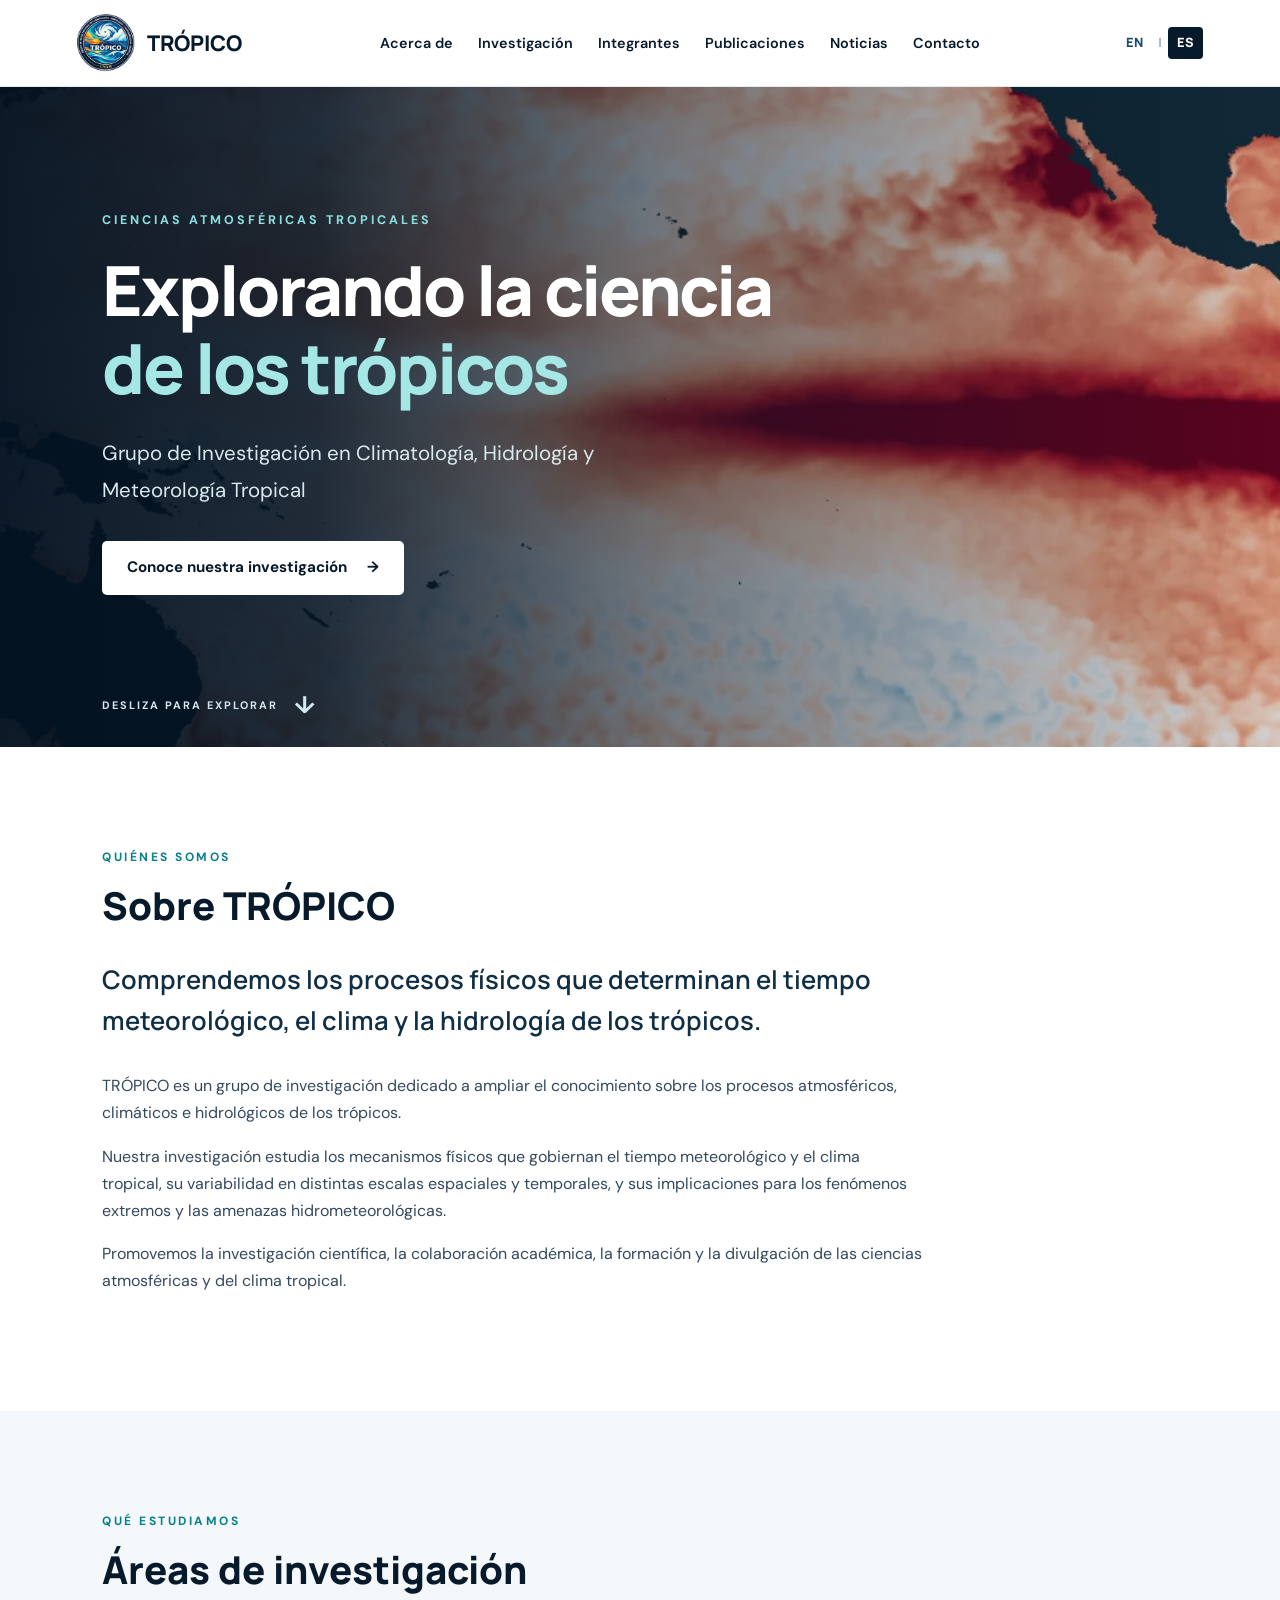
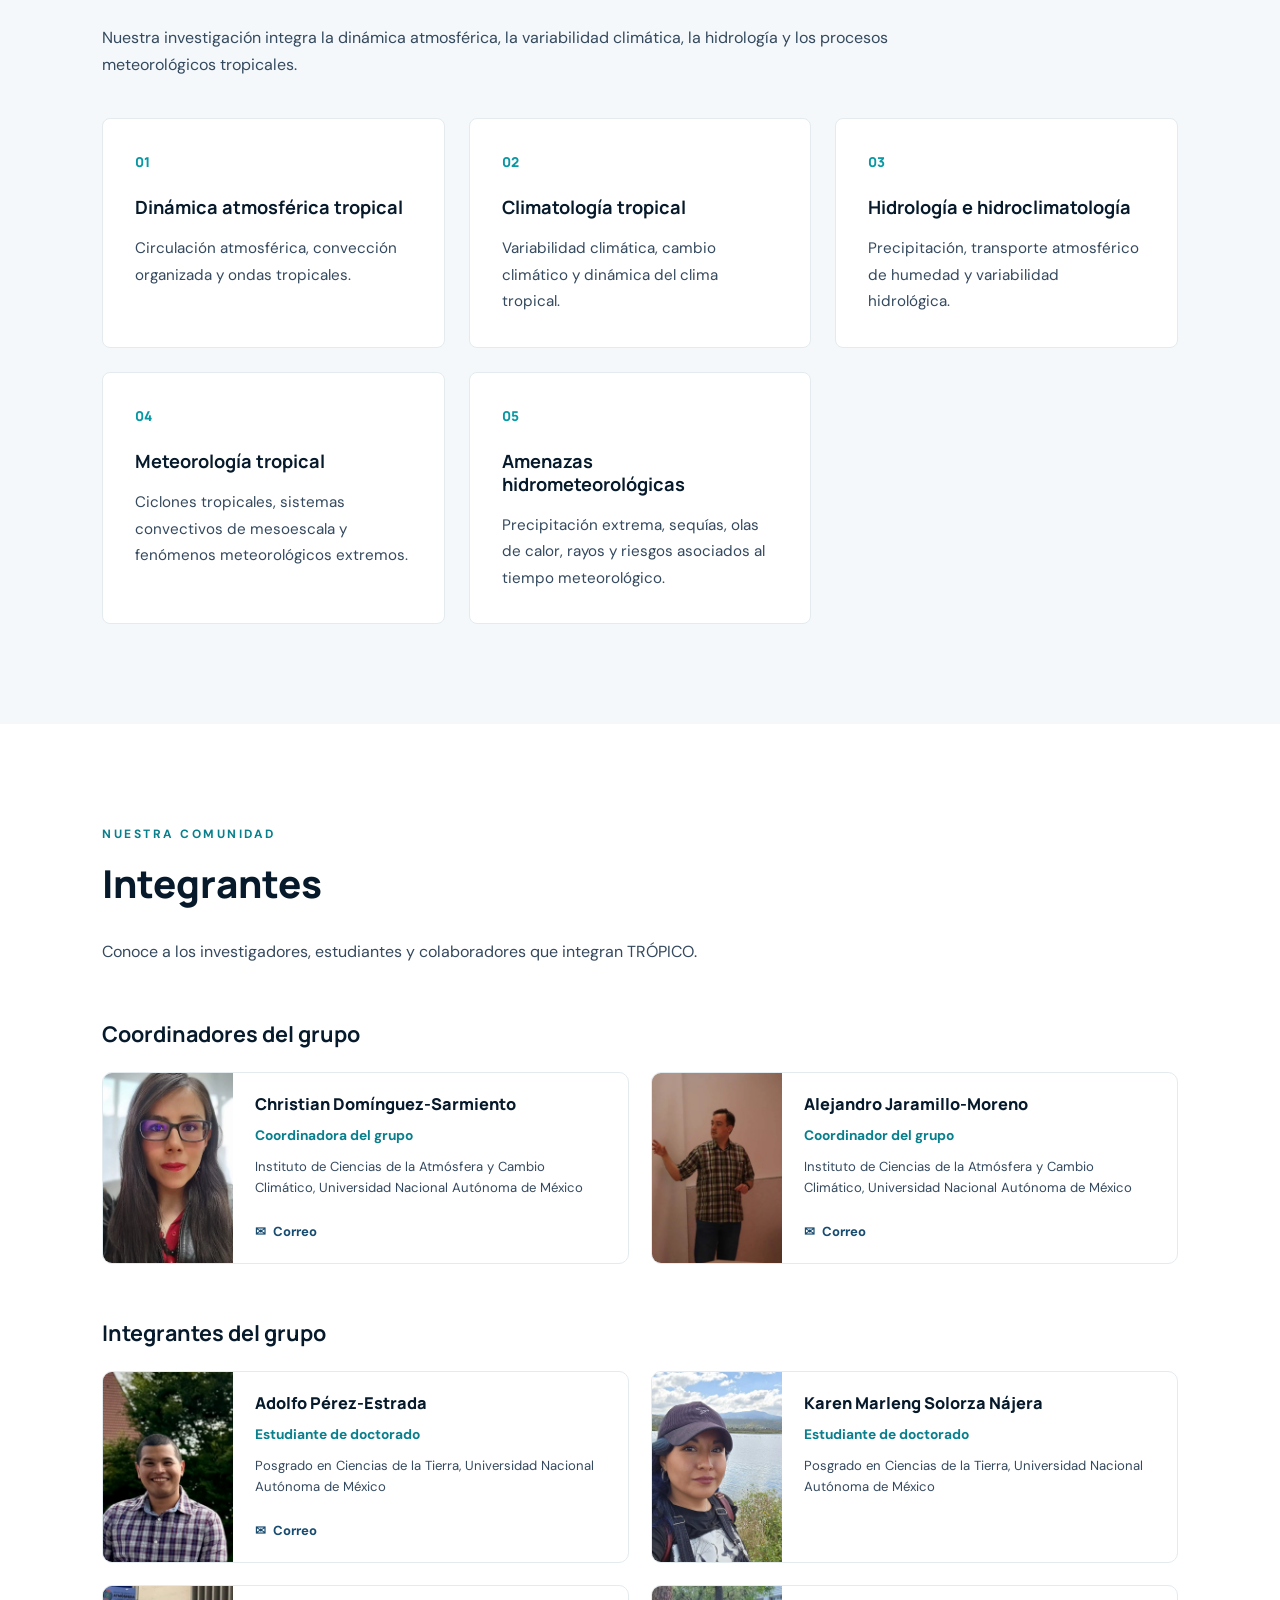
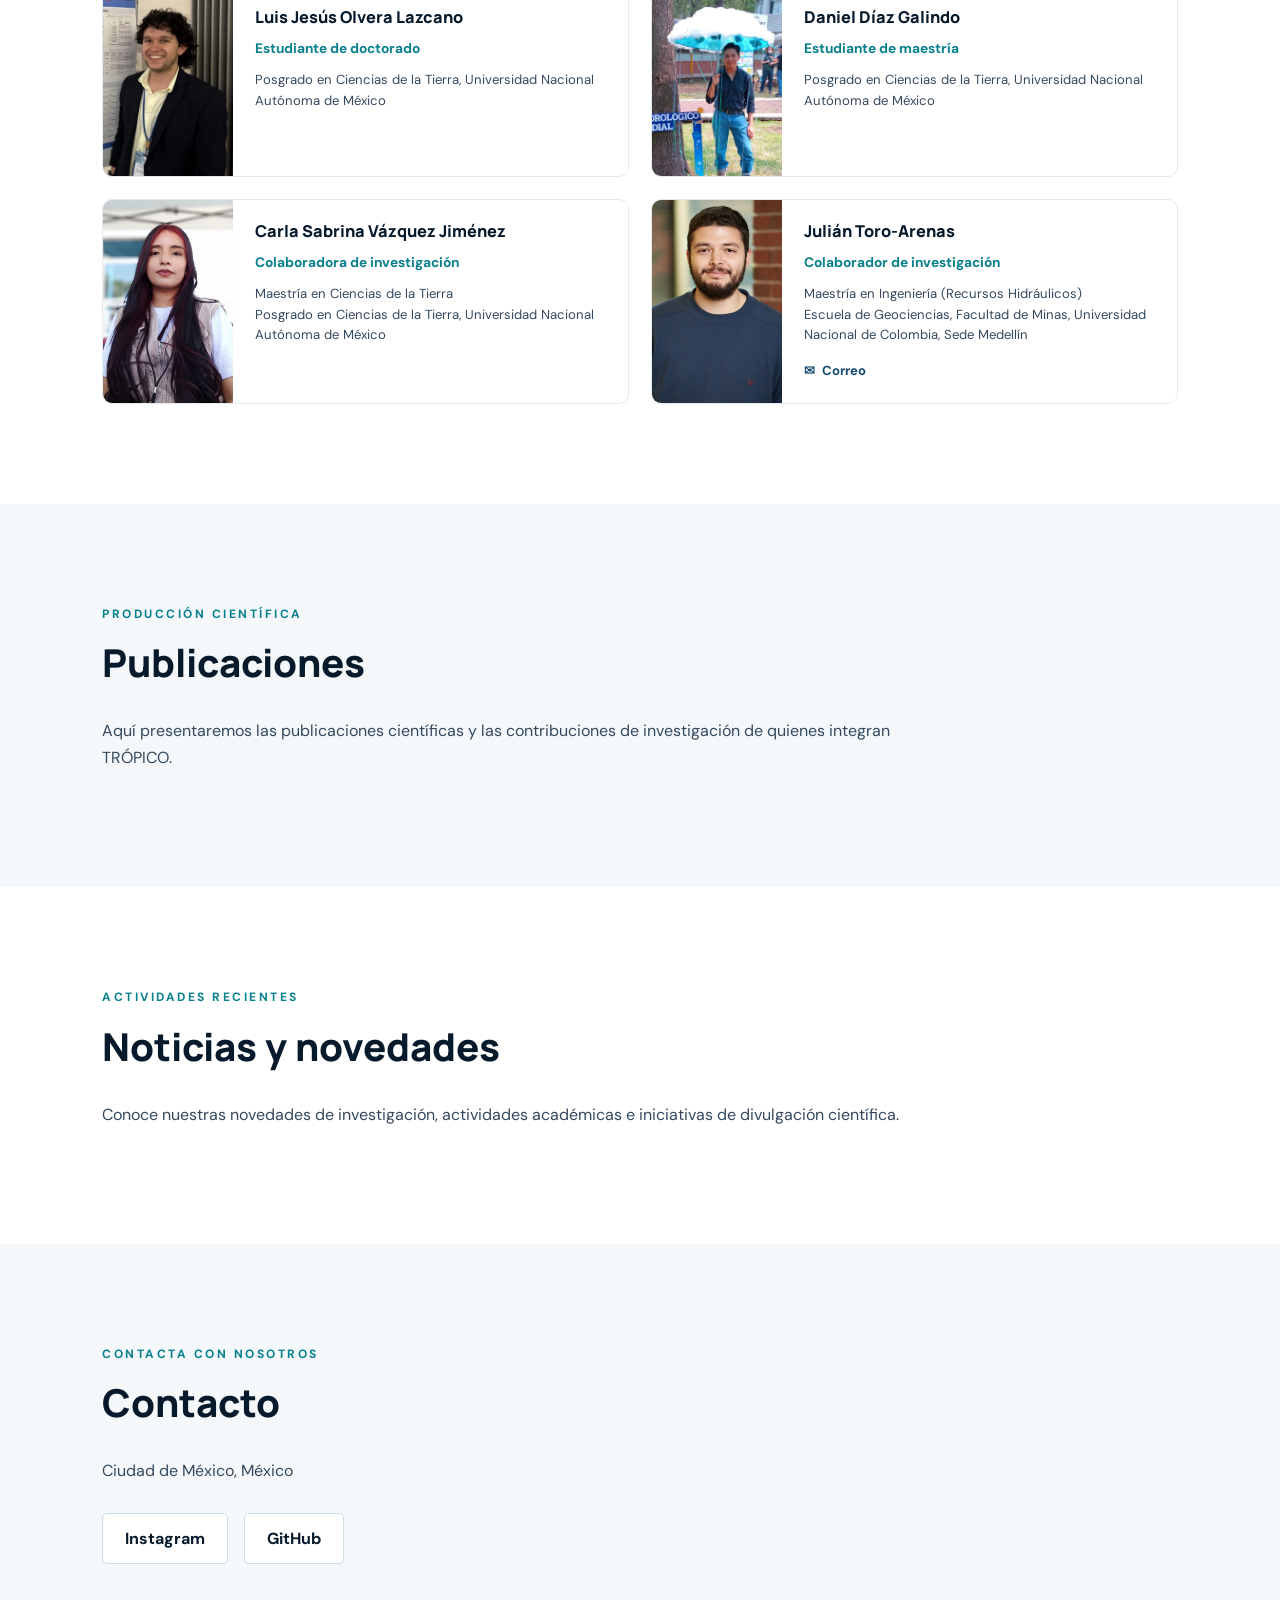
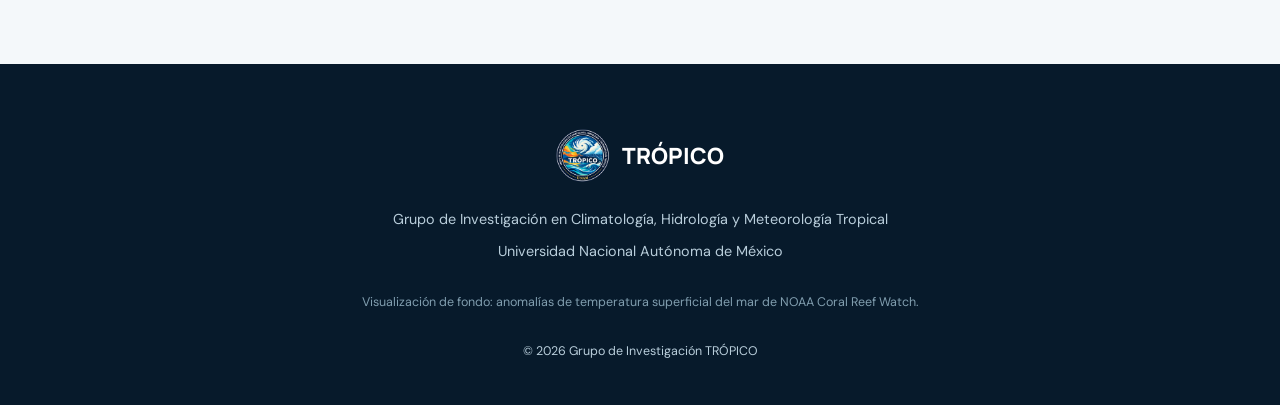
==== commit 88d55443: "Add Luis Jesus Olvera Lazcano to TRÓPICO team" ====
--- a/es/index.html
+++ b/es/index.html
@@ -422,6 +422,35 @@
 
           </article>
 
+          <!-- Luis -->
+
+          <article class="person-card">
+
+            <img
+              src="../assets/images/people/luis_jesus_olvera_lazcano.webp"
+              alt="Luis Jesús Olvera Lazcano"
+              class="person-photo"
+              loading="lazy">
+
+            <div class="person-info">
+
+              <h4>Luis Jesús Olvera Lazcano</h4>
+
+              <p class="person-role">
+                Estudiante de doctorado
+              </p>
+
+              <p class="person-affiliation">
+                Posgrado en Ciencias de la Tierra,
+                Universidad Nacional Autónoma de México
+              </p>
+
+            </div>
+
+          </article>
+
+
+
 
           <!-- Daniel -->
 
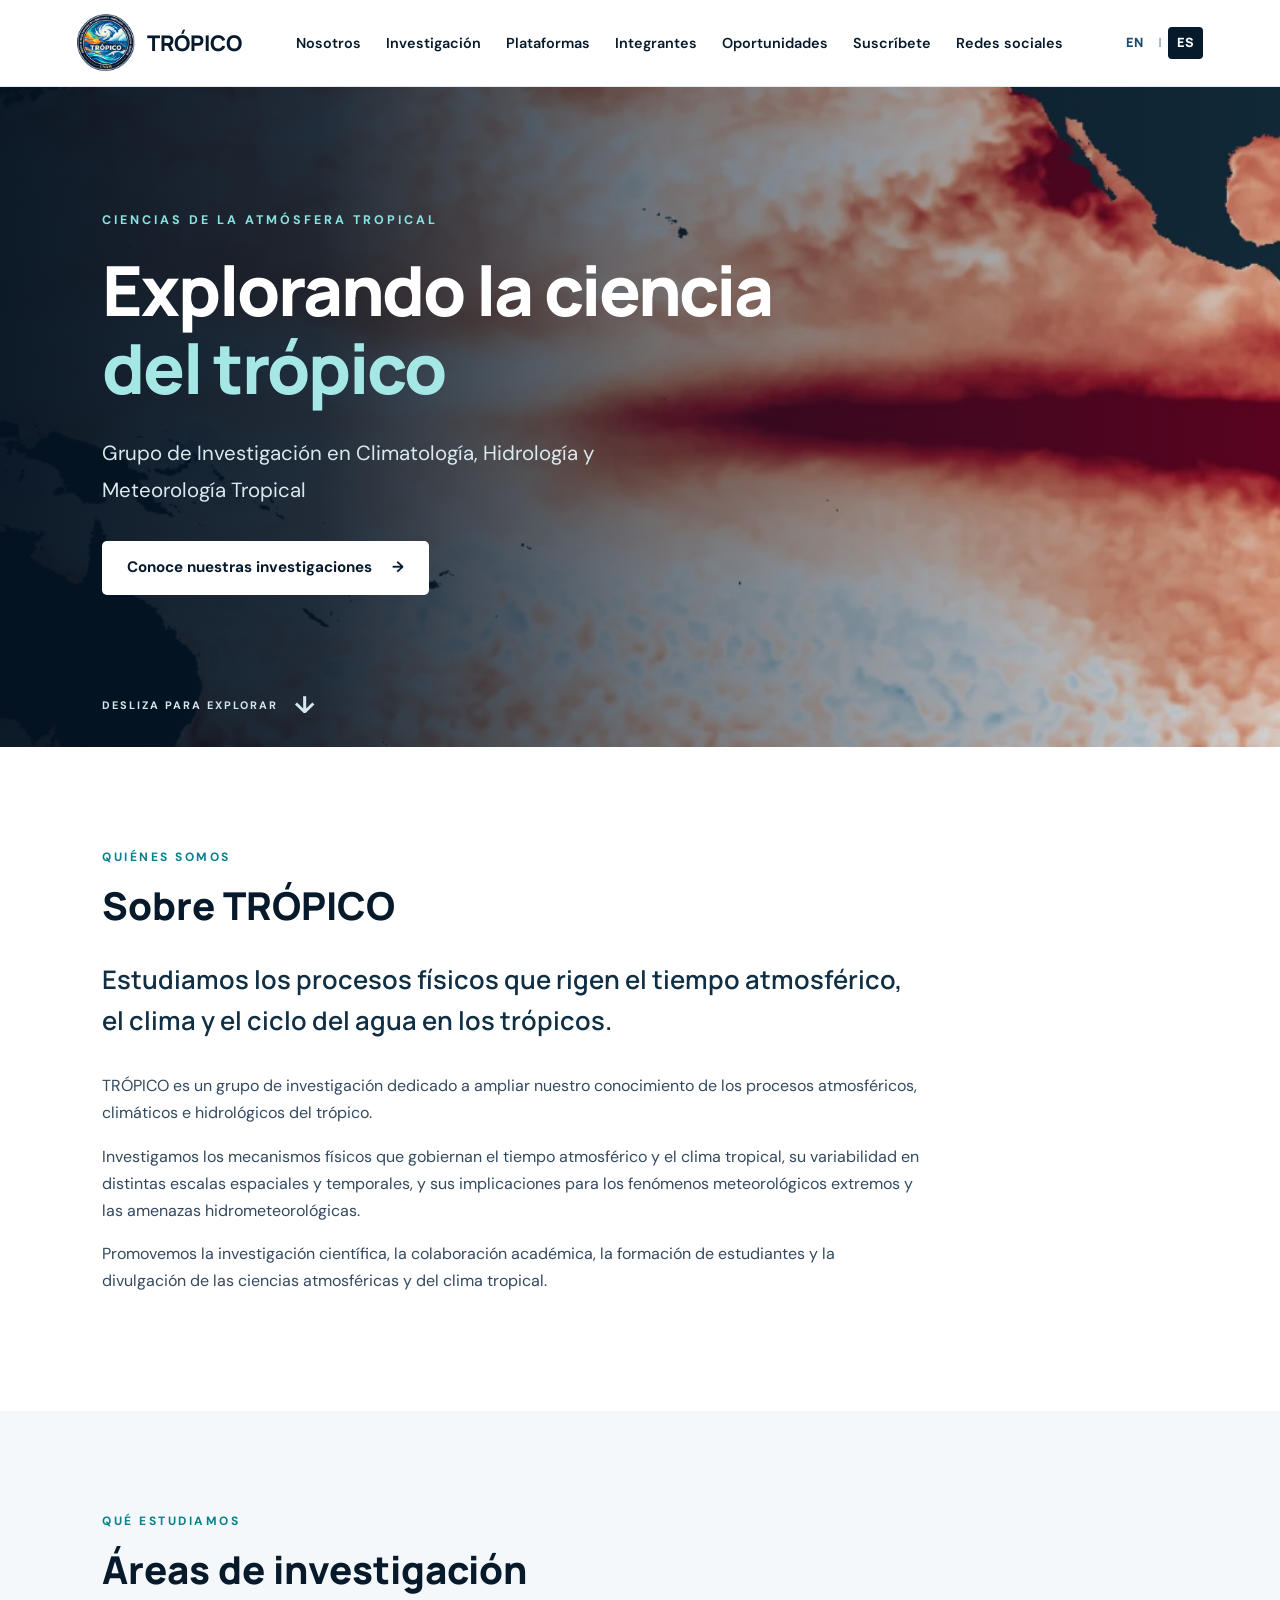
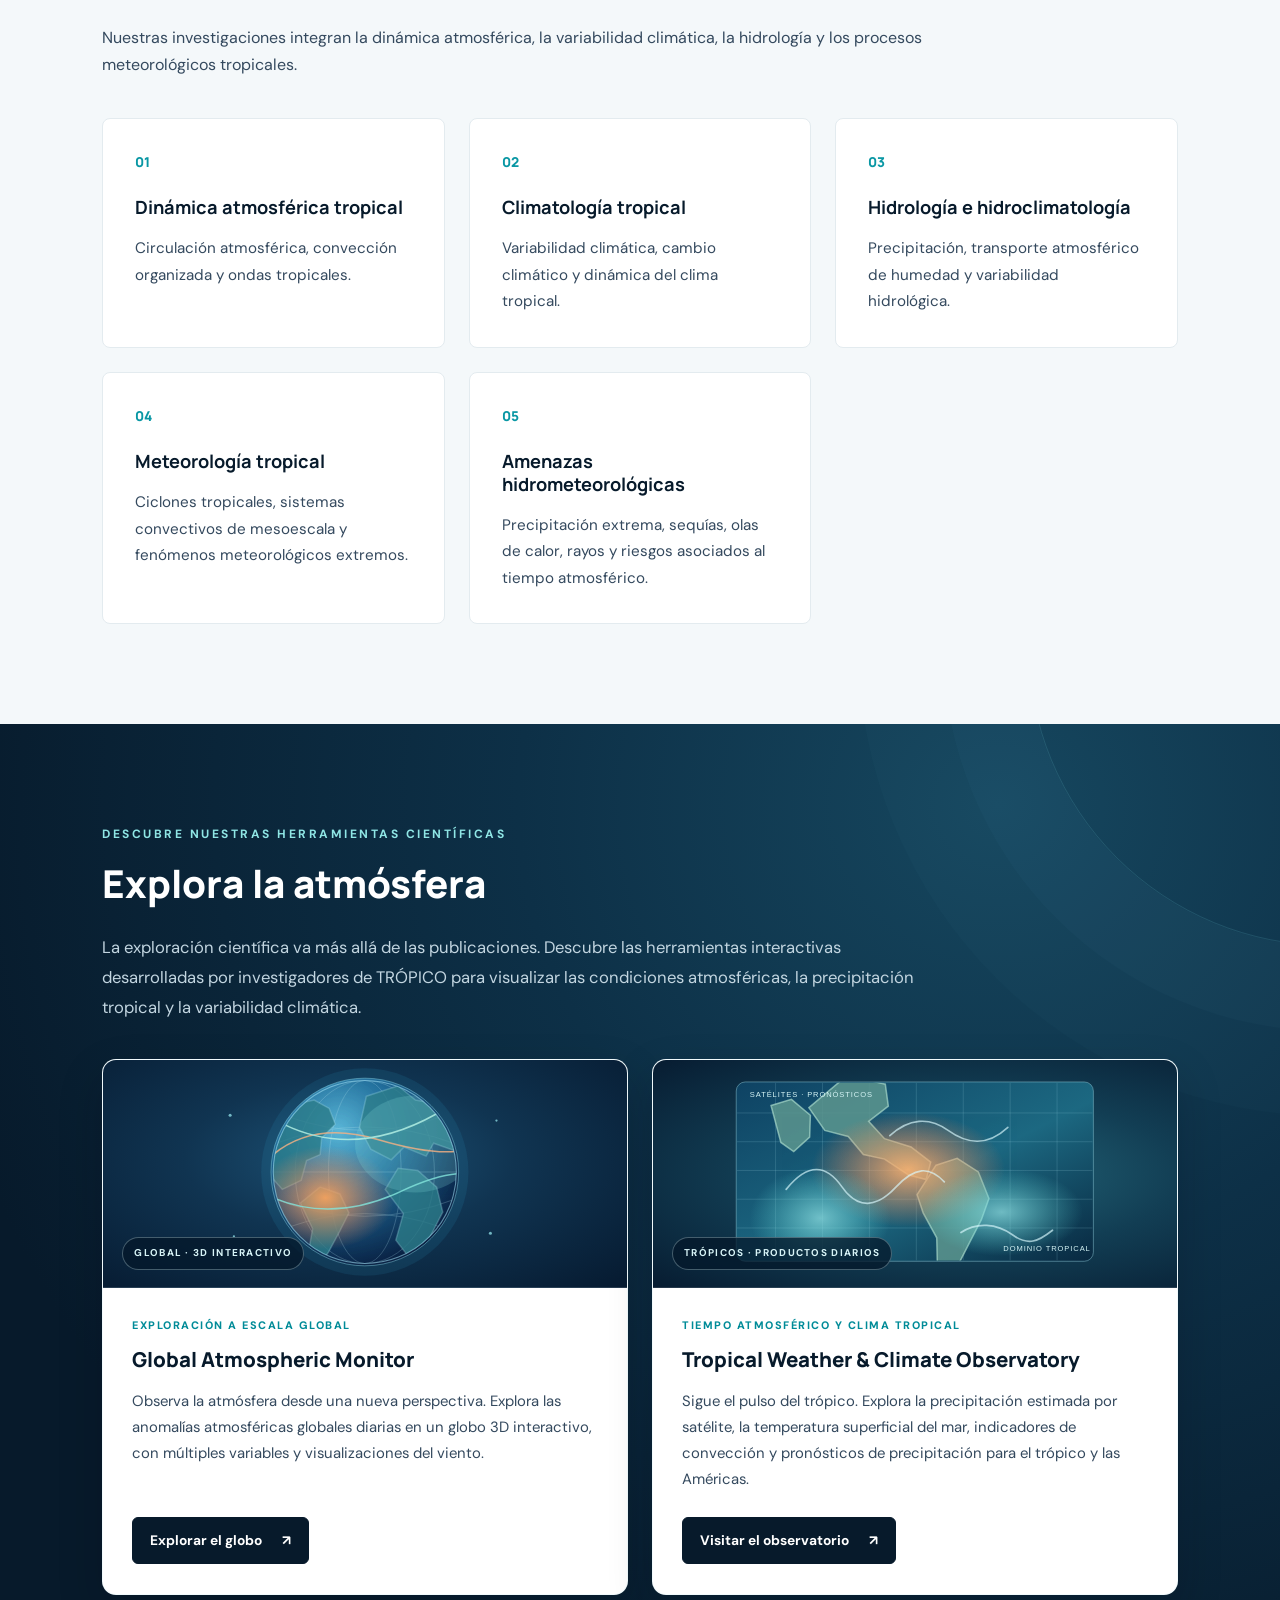
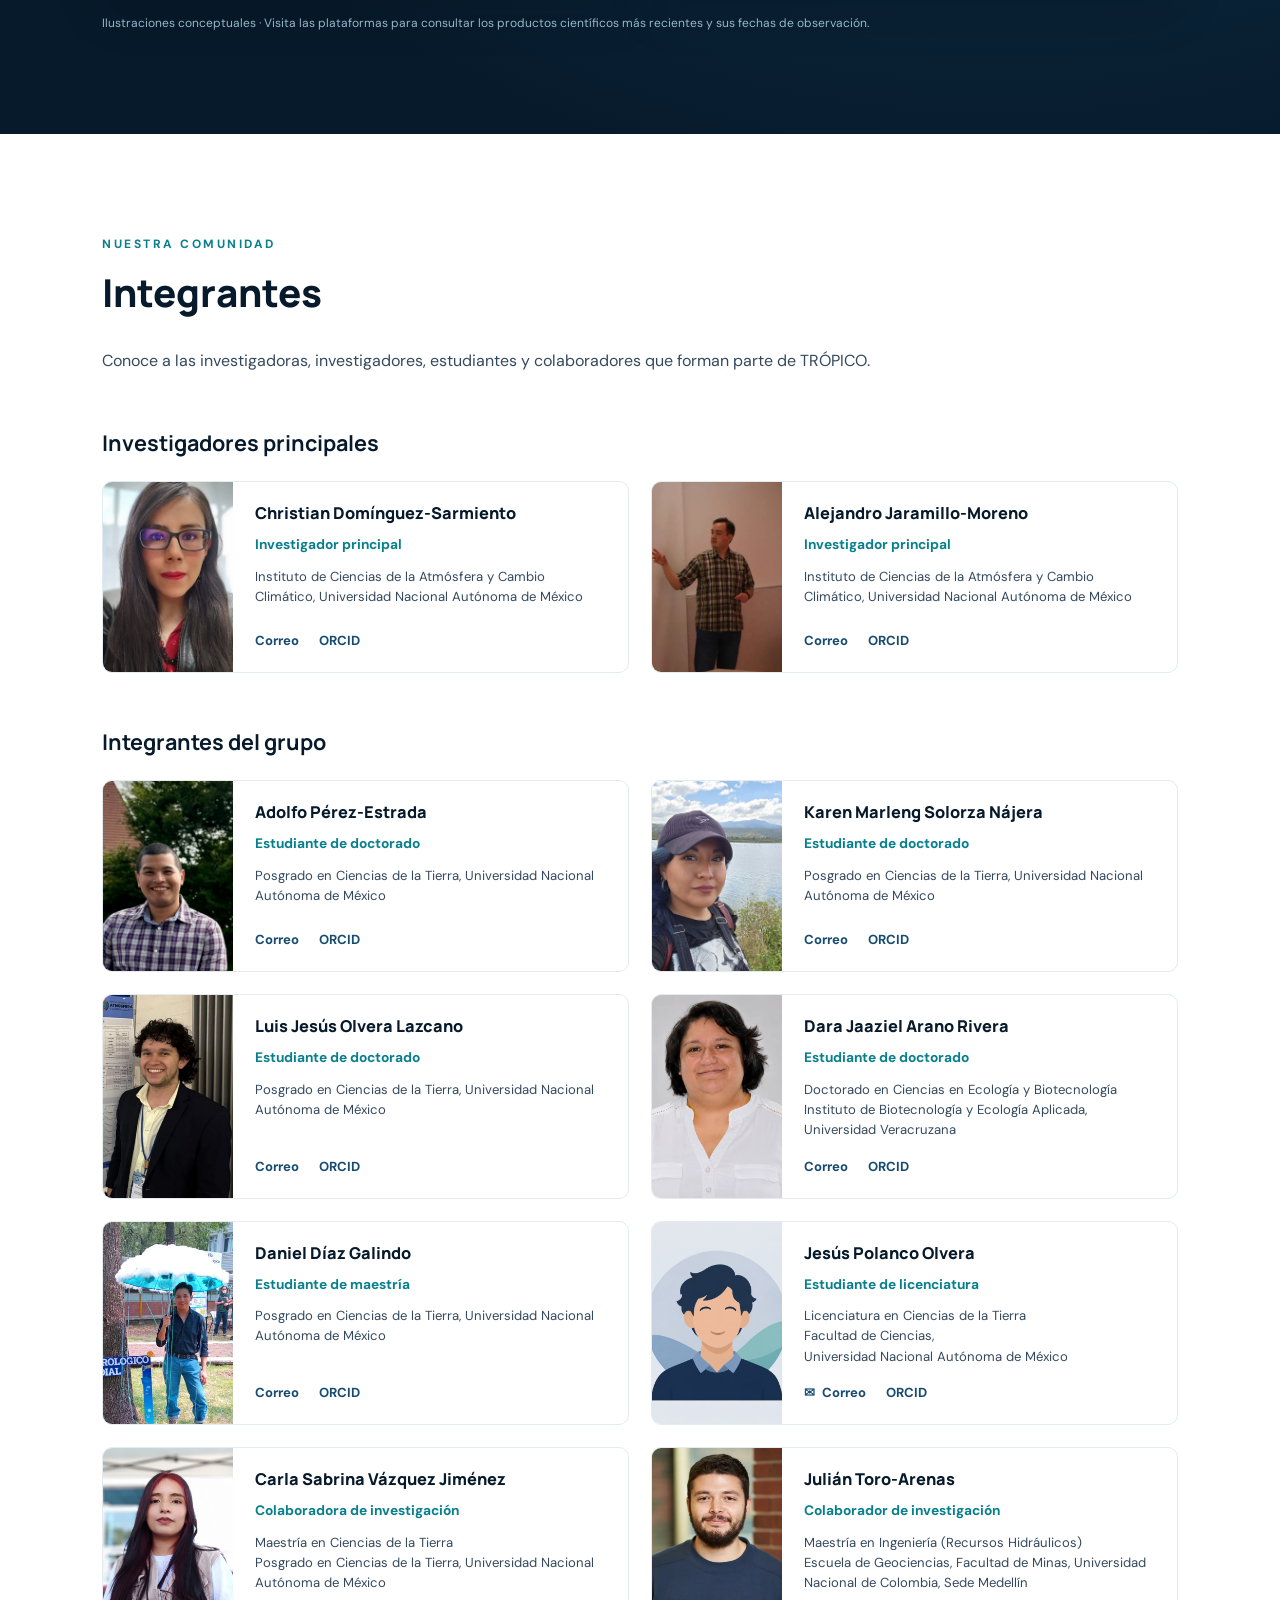
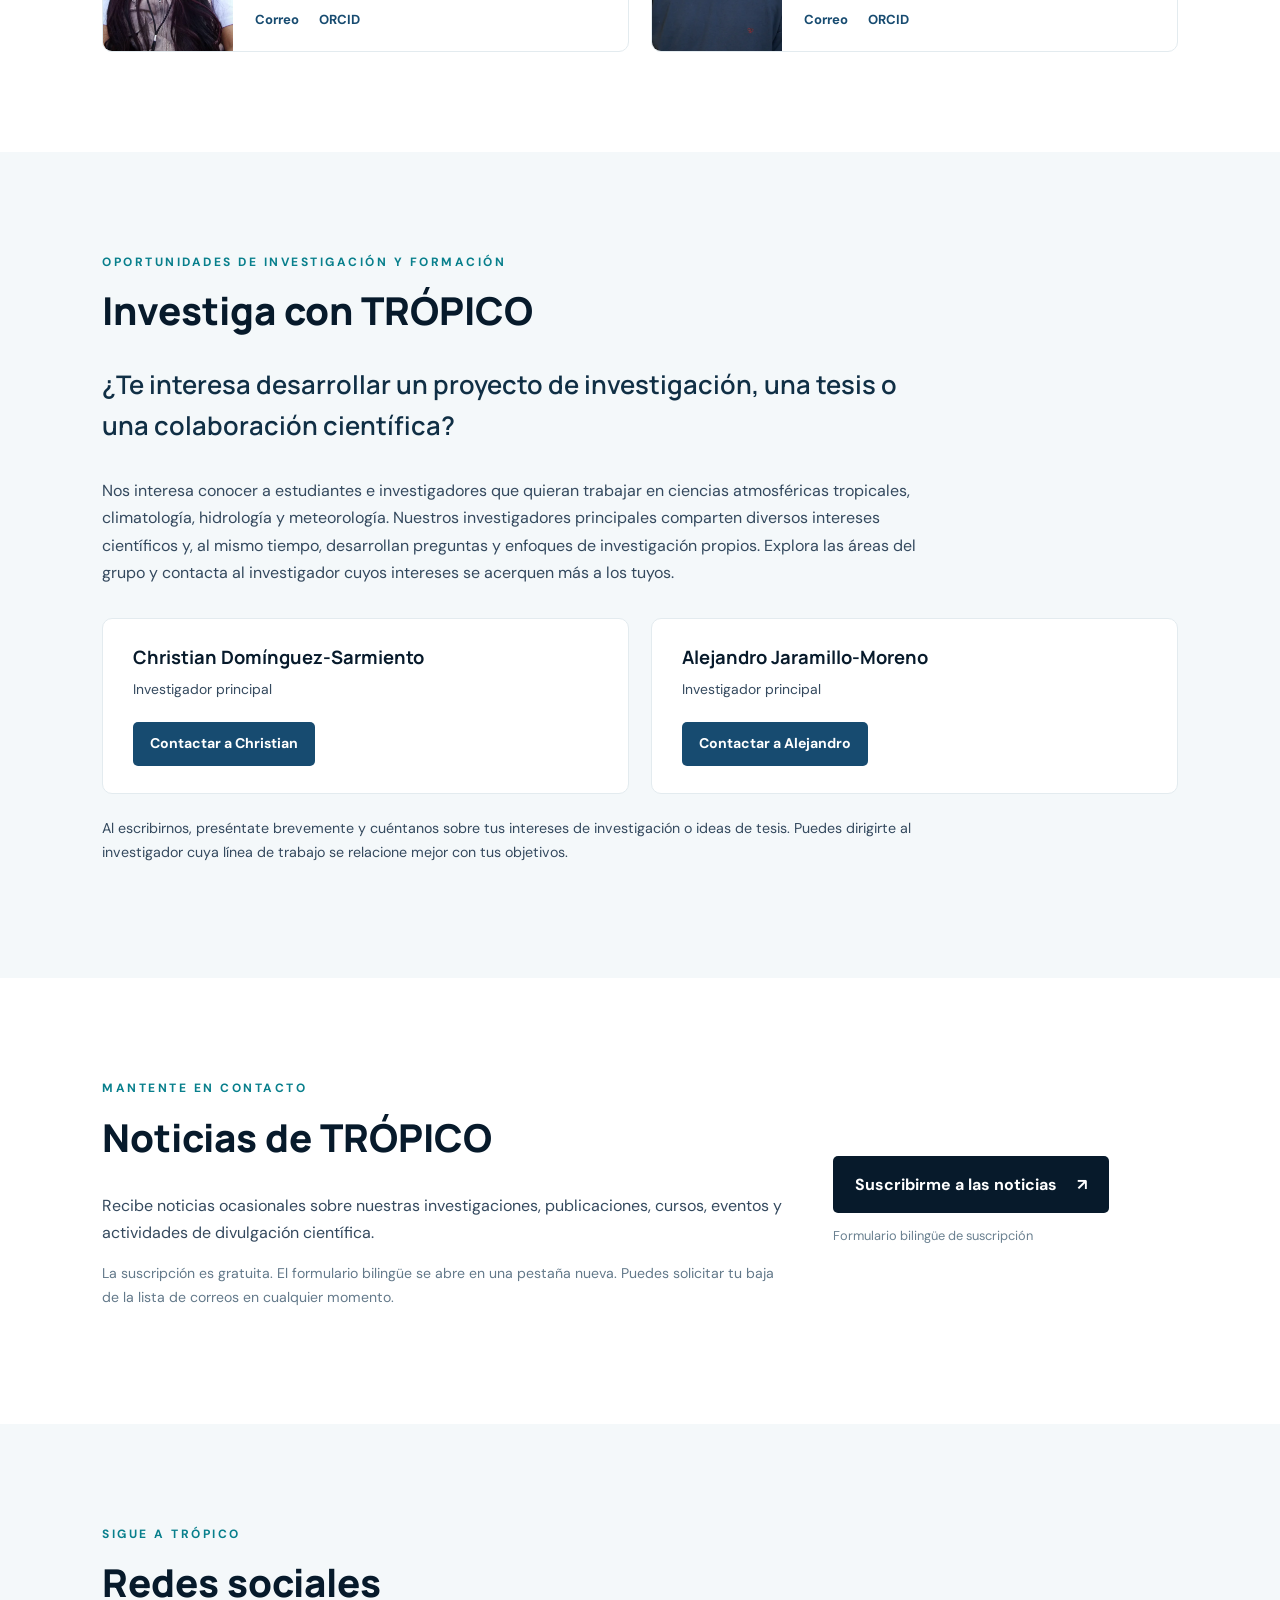
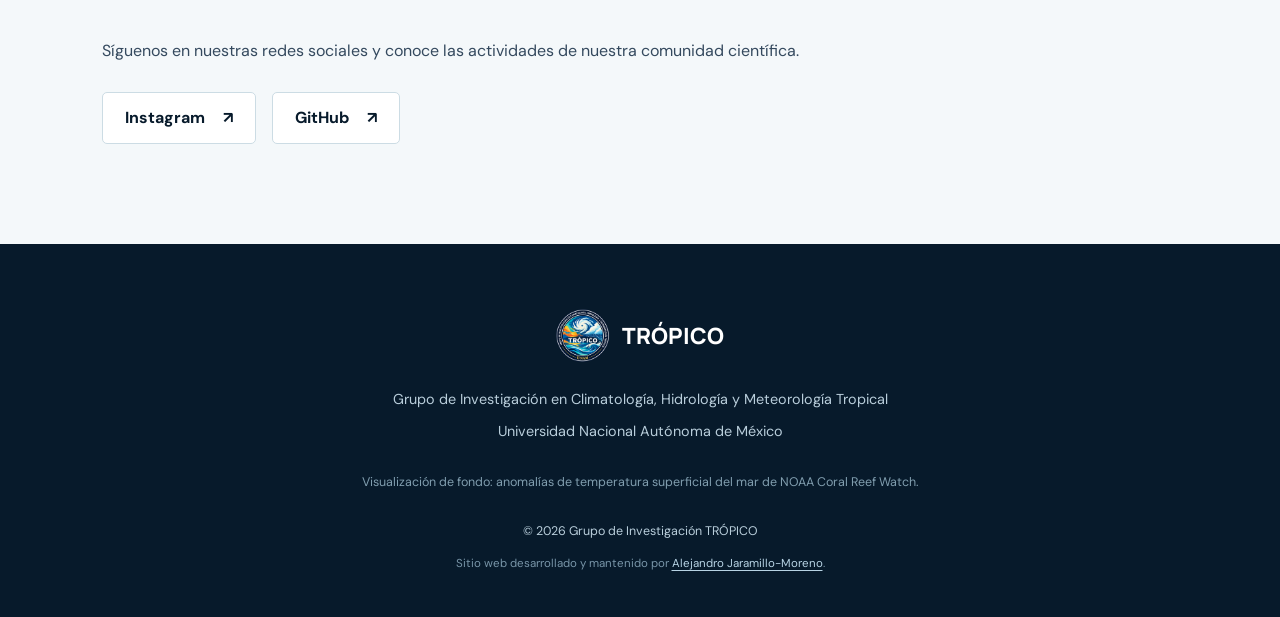
==== commit c22072c2: "Update TRÓPICO website, scientific platforms, and team profiles" ====
--- a/es/index.html
+++ b/es/index.html
@@ -10,7 +10,7 @@
 
   <meta name="theme-color" content="#071a2b">
 
-  <title>TRÓPICO | Investigación del clima tropical</title>
+  <title>TRÓPICO | Investigación del Clima Tropical</title>
 
   <link rel="canonical" href="https://tropicoresearch.github.io/es/">
   <link rel="alternate" hreflang="en" href="https://tropicoresearch.github.io/">
@@ -28,7 +28,7 @@
 <body>
 
   <!-- =====================================
-       Header
+       Cabecera
        ===================================== -->
 
   <header class="site-header">
@@ -40,15 +40,16 @@
     </a>
 
     <nav aria-label="Navegación principal">
-      <a href="#about">Acerca de</a>
+      <a href="#about">Nosotros</a>
       <a href="#research">Investigación</a>
+      <a href="#platforms">Plataformas</a>
       <a href="#people">Integrantes</a>
-      <a href="#publications">Publicaciones</a>
-      <a href="#news">Noticias</a>
-      <a href="#contact">Contacto</a>
+      <a href="#opportunities">Oportunidades</a>
+      <a href="#newsletter">Suscríbete</a>
+      <a href="#social">Redes sociales</a>
     </nav>
 
-    <div class="language-switch" aria-label="Idioma / Language">
+    <div class="language-switch" aria-label="Language / Idioma">
       <a href="../" lang="en" aria-label="English">EN</a>
       <span class="language-separator" aria-hidden="true">|</span>
       <a href="./" lang="es" aria-current="page" aria-label="Español">ES</a>
@@ -60,7 +61,7 @@
   <main>
 
     <!-- =====================================
-         Hero — Animated Climate Background
+         Portada — Fondo climático animado
          ===================================== -->
 
     <section class="hero" id="home">
@@ -86,21 +87,20 @@
       <div class="hero-content">
 
         <p class="eyebrow">
-          CIENCIAS ATMOSFÉRICAS TROPICALES
+          CIENCIAS DE LA ATMÓSFERA TROPICAL
         </p>
 
         <h1>
           Explorando la ciencia
-          <span>de los trópicos</span>
+          <span>del trópico</span>
         </h1>
 
         <p class="hero-description">
-          Grupo de Investigación en Climatología,
-          Hidrología y Meteorología Tropical
+          Grupo de Investigación en Climatología, Hidrología y Meteorología Tropical
         </p>
 
         <a class="button-primary" href="#research">
-          Conoce nuestra investigación
+          Conoce nuestras investigaciones
           <span aria-hidden="true">→</span>
         </a>
 
@@ -108,7 +108,7 @@
 
       <a class="scroll-indicator"
          href="#about"
-         aria-label="Ir a la sección Sobre TRÓPICO">
+         aria-label="Desplazarse a la sección Nosotros">
         <span>DESLIZA PARA EXPLORAR</span>
         <span class="scroll-arrow" aria-hidden="true">↓</span>
       </a>
@@ -117,7 +117,7 @@
 
 
     <!-- =====================================
-         About
+         Nosotros
          ===================================== -->
 
     <section class="section" id="about">
@@ -129,31 +129,24 @@
         <h2>Sobre TRÓPICO</h2>
 
         <p class="intro-text">
-          Comprendemos los procesos físicos que
-          determinan el tiempo meteorológico, el clima
-          y la hidrología de los trópicos.
+          Estudiamos los procesos físicos que rigen el tiempo atmosférico, el clima y el ciclo del agua en los trópicos.
         </p>
 
         <p>
-          TRÓPICO es un grupo de investigación dedicado a
-          ampliar el conocimiento sobre los procesos
-          atmosféricos, climáticos e hidrológicos
-          de los trópicos.
+          TRÓPICO es un grupo de investigación dedicado a ampliar nuestro conocimiento de los
+          procesos atmosféricos, climáticos e hidrológicos del trópico.
         </p>
 
         <p>
-          Nuestra investigación estudia los mecanismos físicos
-          que gobiernan el tiempo meteorológico y el
-          clima tropical, su variabilidad en distintas
-          escalas espaciales y temporales, y sus
-          implicaciones para los fenómenos extremos
-          y las amenazas hidrometeorológicas.
+          Investigamos los mecanismos físicos que gobiernan el tiempo atmosférico y el clima
+          tropical, su variabilidad en distintas escalas espaciales y temporales, y sus
+          implicaciones para los fenómenos meteorológicos extremos y las amenazas
+          hidrometeorológicas.
         </p>
 
         <p>
-          Promovemos la investigación científica, la colaboración
-          académica, la formación y la divulgación de las
-          ciencias atmosféricas y del clima tropical.
+          Promovemos la investigación científica, la colaboración académica, la formación de
+          estudiantes y la divulgación de las ciencias atmosféricas y del clima tropical.
         </p>
 
       </div>
@@ -162,7 +155,7 @@
 
 
     <!-- =====================================
-         Research
+         Investigación
          ===================================== -->
 
     <section class="section section-alt" id="research">
@@ -174,9 +167,8 @@
         <h2>Áreas de investigación</h2>
 
         <p class="section-description">
-          Nuestra investigación integra la dinámica atmosférica,
-          la variabilidad climática, la hidrología y los
-          procesos meteorológicos tropicales.
+          Nuestras investigaciones integran la dinámica atmosférica, la variabilidad climática,
+          la hidrología y los procesos meteorológicos tropicales.
         </p>
 
         <div class="research-grid">
@@ -188,8 +180,7 @@
             <h3>Dinámica atmosférica tropical</h3>
 
             <p>
-              Circulación atmosférica, convección
-              organizada y ondas tropicales.
+              Circulación atmosférica, convección organizada y ondas tropicales.
             </p>
 
           </article>
@@ -202,8 +193,7 @@
             <h3>Climatología tropical</h3>
 
             <p>
-              Variabilidad climática, cambio climático
-              y dinámica del clima tropical.
+              Variabilidad climática, cambio climático y dinámica del clima tropical.
             </p>
 
           </article>
@@ -216,8 +206,7 @@
             <h3>Hidrología e hidroclimatología</h3>
 
             <p>
-              Precipitación, transporte atmosférico de
-              humedad y variabilidad hidrológica.
+              Precipitación, transporte atmosférico de humedad y variabilidad hidrológica.
             </p>
 
           </article>
@@ -230,8 +219,7 @@
             <h3>Meteorología tropical</h3>
 
             <p>
-              Ciclones tropicales, sistemas convectivos
-              de mesoescala y fenómenos meteorológicos extremos.
+              Ciclones tropicales, sistemas convectivos de mesoescala y fenómenos meteorológicos extremos.
             </p>
 
           </article>
@@ -244,9 +232,7 @@
             <h3>Amenazas hidrometeorológicas</h3>
 
             <p>
-              Precipitación extrema, sequías,
-              olas de calor, rayos y riesgos
-              asociados al tiempo meteorológico.
+              Precipitación extrema, sequías, olas de calor, rayos y riesgos asociados al tiempo atmosférico.
             </p>
 
           </article>
@@ -259,9 +245,121 @@
 
 
     <!-- =====================================
-         People
+         Plataformas científicas
          ===================================== -->
 
+    <section class="section section-platforms" id="platforms" aria-labelledby="platforms-title">
+      <div class="container">
+        <p class="section-label">DESCUBRE NUESTRAS HERRAMIENTAS CIENTÍFICAS</p>
+        <h2 id="platforms-title">Explora la atmósfera</h2>
+        <p class="platforms-intro">
+          La exploración científica va más allá de las publicaciones. Descubre las herramientas
+          interactivas desarrolladas por investigadores de TRÓPICO para visualizar las
+          condiciones atmosféricas, la precipitación tropical y la variabilidad climática.
+        </p>
+
+        <div class="platform-grid">
+          <article class="platform-card">
+            <div class="platform-art platform-art-global" aria-hidden="true">
+              <svg class="platform-svg" viewBox="0 0 580 300" xmlns="http://www.w3.org/2000/svg">
+                <defs>
+                  <radialGradient id="globe-ocean" cx="36%" cy="28%" r="78%">
+                    <stop offset="0" stop-color="#5bb7d7"/>
+                    <stop offset="0.42" stop-color="#226e9b"/>
+                    <stop offset="1" stop-color="#081c3d"/>
+                  </radialGradient>
+                  <radialGradient id="globe-warm" cx="50%" cy="50%" r="50%">
+                    <stop offset="0" stop-color="#f9a25d" stop-opacity=".94"/>
+                    <stop offset="1" stop-color="#ef8354" stop-opacity="0"/>
+                  </radialGradient>
+                  <clipPath id="globe-clip"><circle cx="290" cy="148" r="121"/></clipPath>
+                </defs>
+                <circle cx="290" cy="148" r="137" fill="#30a8d8" opacity=".11"/>
+                <circle cx="290" cy="148" r="124" fill="url(#globe-ocean)" stroke="#94e3f1" stroke-opacity=".55"/>
+                <g clip-path="url(#globe-clip)">
+                  <g fill="none" stroke="#b7e5f1" stroke-width="1.1" opacity=".28">
+                    <ellipse cx="290" cy="148" rx="48" ry="121"/>
+                    <ellipse cx="290" cy="148" rx="92" ry="121"/>
+                    <path d="M167 112 Q290 65 413 112 M168 183 Q290 230 412 183 M166 148 H414 M189 75 Q290 111 391 75 M189 221 Q290 185 391 221"/>
+                  </g>
+                  <path d="M199 58l24-5 20 11 8 21-18 18-2 22-18 8-7 26-25 12-29-33 13-33 9-10z M231 168l26 9 12 25-12 24-15 28-12 17-15-14 6-34-16-34z M292 48l42-14 23 19 35 6 38 36-18 26-31-11-10 17-29-12-17 17-27-14-15-29z M334 143l26 3 25 22 8 33-23 45-20 17-19-25 10-35-24-32z"
+                    fill="#2c7d8a" opacity=".82" stroke="#a5dee8" stroke-opacity=".36" stroke-width="2"/>
+                  <ellipse cx="238" cy="182" rx="91" ry="68" fill="url(#globe-warm)"/>
+                  <ellipse cx="357" cy="111" rx="80" ry="64" fill="#84d8d8" opacity=".22"/>
+                  <g fill="none" stroke-linecap="round" stroke-width="2" opacity=".8">
+                    <path d="M155 138 Q212 77 307 105 T438 113" stroke="#f9b283"/>
+                    <path d="M152 174 Q238 220 337 174 T456 171" stroke="#84e6dd"/>
+                    <path d="M183 85 Q278 131 385 71" stroke="#b9f5e8"/>
+                  </g>
+                </g>
+                <circle cx="290" cy="148" r="121" fill="none" stroke="#a6e6fa" stroke-opacity=".55" stroke-width="1.4"/>
+                <g fill="#99ebf1" opacity=".72"><circle cx="112" cy="73" r="2"/><circle cx="456" cy="229" r="2"/><circle cx="464" cy="80" r="1.5"/><circle cx="117" cy="233" r="1.5"/></g>
+              </svg>
+              <span class="platform-visual-label">GLOBAL · 3D INTERACTIVO</span>
+            </div>
+            <div class="platform-content">
+              <p class="platform-eyebrow">EXPLORACIÓN A ESCALA GLOBAL</p>
+              <h3>Global Atmospheric Monitor</h3>
+              <p>Observa la atmósfera desde una nueva perspectiva. Explora las anomalías atmosféricas globales diarias en un globo 3D interactivo, con múltiples variables y visualizaciones del viento.</p>
+              <a class="platform-link" href="https://tropicoresearch.github.io/global-atmospheric-monitor/" target="_blank" rel="noopener noreferrer"
+                 aria-label="Explorar Global Atmospheric Monitor en una pestaña nueva">Explorar el globo <span aria-hidden="true">↗</span></a>
+            </div>
+          </article>
+
+          <article class="platform-card">
+            <div class="platform-art platform-art-tropical" aria-hidden="true">
+              <svg class="platform-svg" viewBox="0 0 580 300" xmlns="http://www.w3.org/2000/svg">
+                <defs>
+                  <linearGradient id="tropics-ocean" x1="0" y1="0" x2="1" y2="1">
+                    <stop offset="0" stop-color="#0e4263"/>
+                    <stop offset=".55" stop-color="#1c6881"/>
+                    <stop offset="1" stop-color="#082840"/>
+                  </linearGradient>
+                  <radialGradient id="rain-a"><stop offset="0" stop-color="#fcb16f" stop-opacity=".9"/><stop offset="1" stop-color="#fa804d" stop-opacity="0"/></radialGradient>
+                  <radialGradient id="rain-b"><stop offset="0" stop-color="#8bdde0" stop-opacity=".76"/><stop offset="1" stop-color="#5ad5d4" stop-opacity="0"/></radialGradient>
+                  <clipPath id="tropics-clip"><rect x="55" y="30" width="470" height="235" rx="11"/></clipPath>
+                </defs>
+                <rect x="54" y="29" width="472" height="237" rx="12" fill="url(#tropics-ocean)" stroke="#8cc6d4" stroke-opacity=".65"/>
+                <g clip-path="url(#tropics-clip)">
+                  <g stroke="#a4d9e8" stroke-opacity=".23" stroke-width="1" fill="none">
+                    <path d="M55 70H525 M55 108H525 M55 146H525 M55 184H525 M55 222H525 M106 30V265 M168 30V265 M230 30V265 M292 30V265 M354 30V265 M416 30V265 M478 30V265"/>
+                  </g>
+                  <path d="M201 20l50 12 4 29-26 20 21 23 35 11 26 20-6 23-23-6-32-21-28-6-20-24-31-8-21-30z M318 139l28-9 28 18 14 35-10 28-15 29-24 47-19-7-1-45-18-33-8-24z M100 60l27-8 25 21-1 29-21 19-17-12z"
+                    fill="#5b958e" fill-opacity=".86" stroke="#afe1d0" stroke-opacity=".65" stroke-width="2"/>
+                  <ellipse cx="281" cy="145" rx="128" ry="76" fill="url(#rain-a)"/>
+                  <ellipse cx="405" cy="201" rx="107" ry="58" fill="url(#rain-b)"/>
+                  <ellipse cx="165" cy="209" rx="93" ry="68" fill="url(#rain-b)"/>
+                  <g fill="none" stroke="#dbfaff" stroke-width="2.2" stroke-linecap="round" opacity=".66">
+                    <path d="M120 171c29-36 53-33 74-3s46 27 71 0 44-28 64-7"/>
+                    <path d="M257 100c25-23 52-25 77-7s51 22 79-4"/>
+                    <path d="M351 228c21-14 47-12 68 3s34 9 53-6"/>
+                  </g>
+                </g>
+                <g fill="#d6f5f6" font-size="10" font-family="Arial, sans-serif" letter-spacing="1.2">
+                  <text x="72" y="49">SATÉLITES · PRONÓSTICOS</text>
+                  <text x="407" y="253">DOMINIO TROPICAL</text>
+                </g>
+              </svg>
+              <span class="platform-visual-label">TRÓPICOS · PRODUCTOS DIARIOS</span>
+            </div>
+            <div class="platform-content">
+              <p class="platform-eyebrow">TIEMPO ATMOSFÉRICO Y CLIMA TROPICAL</p>
+              <h3>Tropical Weather &amp; Climate Observatory</h3>
+              <p>Sigue el pulso del trópico. Explora la precipitación estimada por satélite, la temperatura superficial del mar, indicadores de convección y pronósticos de precipitación para el trópico y las Américas.</p>
+              <a class="platform-link" href="https://tropicoresearch.github.io/tropical-observatory/" target="_blank" rel="noopener noreferrer"
+                 aria-label="Explorar Tropical Weather & Climate Observatory en una pestaña nueva">Visitar el observatorio <span aria-hidden="true">↗</span></a>
+            </div>
+          </article>
+        </div>
+        <p class="platform-disclaimer">Ilustraciones conceptuales · Visita las plataformas para consultar los productos científicos más recientes y sus fechas de observación.</p>
+      </div>
+    </section>
+
+
+    <!-- =====================================
+         Integrantes
+         ===================================== -->
+
     <section class="section" id="people">
 
       <div class="container">
@@ -271,15 +369,15 @@
         <h2>Integrantes</h2>
 
         <p class="section-description">
-          Conoce a los investigadores, estudiantes y
-          colaboradores que integran TRÓPICO.
-        </p>
-
-
-        <!-- Coordinadores del grupo -->
+          Conoce a las investigadoras, investigadores, estudiantes y colaboradores que forman
+          parte de TRÓPICO.
+        </p>
+
+
+        <!-- Investigadores principales -->
 
         <h3 class="people-heading">
-          Coordinadores del grupo
+          Investigadores principales
         </h3>
 
         <div class="people-grid">
@@ -299,7 +397,7 @@
               <h4>Christian Domínguez-Sarmiento</h4>
 
               <p class="person-role">
-                Coordinadora del grupo
+                Investigador principal
               </p>
 
               <p class="person-affiliation">
@@ -308,12 +406,11 @@
                 Universidad Nacional Autónoma de México
               </p>
 
-              <a class="person-email"
-                 href="mailto:dosach@atmosfera.unam.mx">
-                <span aria-hidden="true">✉</span>
-                Correo
-              </a>
-
+            
+              <div class="person-links">
+                <a href="mailto:dosach@atmosfera.unam.mx" aria-label="Enviar correo a Christian Domínguez-Sarmiento">Correo</a>
+                <a href="https://orcid.org/0000-0002-2787-052X" target="_blank" rel="noopener noreferrer" aria-label="Perfil ORCID de Christian Domínguez-Sarmiento">ORCID</a>
+              </div>
             </div>
 
           </article>
@@ -334,7 +431,7 @@
               <h4>Alejandro Jaramillo-Moreno</h4>
 
               <p class="person-role">
-                Coordinador del grupo
+                Investigador principal
               </p>
 
               <p class="person-affiliation">
@@ -343,12 +440,11 @@
                 Universidad Nacional Autónoma de México
               </p>
 
-              <a class="person-email"
-                 href="mailto:ajaramillo@atmosfera.unam.mx">
-                <span aria-hidden="true">✉</span>
-                Correo
-              </a>
-
+            
+              <div class="person-links">
+                <a href="mailto:ajaramillo@atmosfera.unam.mx" aria-label="Enviar correo a Alejandro Jaramillo-Moreno">Correo</a>
+                <a href="https://orcid.org/0000-0002-4175-7726" target="_blank" rel="noopener noreferrer" aria-label="Perfil ORCID de Alejandro Jaramillo-Moreno">ORCID</a>
+              </div>
             </div>
 
           </article>
@@ -387,12 +483,11 @@
                 Universidad Nacional Autónoma de México
               </p>
 
-              <a class="person-email"
-                 href="mailto:apereze@atmosfera.unam.mx">
-                <span aria-hidden="true">✉</span>
-                Correo
-              </a>
-
+            
+              <div class="person-links">
+                <a href="mailto:apereze@atmosfera.unam.mx" aria-label="Enviar correo a Adolfo Pérez-Estrada">Correo</a>
+                <a href="https://orcid.org/0000-0001-7360-0291" target="_blank" rel="noopener noreferrer" aria-label="Perfil ORCID de Adolfo Pérez-Estrada">ORCID</a>
+              </div>
             </div>
 
           </article>
@@ -418,9 +513,15 @@
                 Universidad Nacional Autónoma de México
               </p>
 
-            </div>
-
-          </article>
+            
+              <div class="person-links">
+                <a href="mailto:marlengsolorza@gmail.com" aria-label="Enviar correo a Karen Marleng Solorza Nájera">Correo</a>
+                <a href="https://orcid.org/0009-0005-0296-3198" target="_blank" rel="noopener noreferrer" aria-label="Perfil ORCID de Karen Marleng Solorza Nájera">ORCID</a>
+              </div>
+            </div>
+
+          </article>
+
 
           <!-- Luis -->
 
@@ -444,12 +545,45 @@
                 Posgrado en Ciencias de la Tierra,
                 Universidad Nacional Autónoma de México
               </p>
-
-            </div>
-
-          </article>
-
-
+              <div class="person-links">
+                <a href="mailto:lazjeluis@atmosfera.unam.mx" aria-label="Enviar correo a Luis Jesús Olvera Lazcano">Correo</a>
+                <a href="https://orcid.org/0000-0003-3895-8292" target="_blank" rel="noopener noreferrer" aria-label="Perfil ORCID de Luis Jesús Olvera Lazcano">ORCID</a>
+              </div>
+            </div>
+
+          </article>
+
+
+          <!-- Dara -->
+
+          <article class="person-card">
+
+            <img
+              src="../assets/images/people/dara_jaaziel_arano_rivera.webp"
+              alt="Dara Jaaziel Arano Rivera"
+              class="person-photo"
+              loading="lazy">
+
+            <div class="person-info">
+
+              <h4>Dara Jaaziel Arano Rivera</h4>
+
+              <p class="person-role">Estudiante de doctorado</p>
+
+              <p class="person-affiliation">
+                Doctorado en Ciencias en Ecología y Biotecnología<br>
+                Instituto de Biotecnología y Ecología Aplicada,<br>
+                Universidad Veracruzana
+              </p>
+
+              <div class="person-links">
+                <a href="mailto:djarivera@gmail.com" aria-label="Enviar correo a Dara Jaaziel Arano Rivera">Correo</a>
+                <a href="https://orcid.org/0009-0001-9014-765X" target="_blank" rel="noopener noreferrer" aria-label="Perfil ORCID de Dara Jaaziel Arano Rivera">ORCID</a>
+              </div>
+
+            </div>
+
+          </article>
 
 
           <!-- Daniel -->
@@ -472,6 +606,52 @@
                 Posgrado en Ciencias de la Tierra,
                 Universidad Nacional Autónoma de México
               </p>
+
+            
+              <div class="person-links">
+                <a href="mailto:diazgalindoatm@gmail.com" aria-label="Enviar correo a Daniel Díaz Galindo">Correo</a>
+                <a href="https://orcid.org/0009-0009-2619-1427" target="_blank" rel="noopener noreferrer" aria-label="Perfil ORCID de Daniel Díaz Galindo">ORCID</a>
+              </div>
+            </div>
+
+          </article>
+          
+          <article class="person-card">
+
+            <img
+              src="../assets/images/people/profile_placeholder_generic.webp"
+              alt="Ilustración genérica de perfil para Jesús Polanco Olvera"
+              class="person-photo"
+              loading="lazy">
+
+            <div class="person-info">
+
+              <h4>Jesús Polanco Olvera</h4>
+
+              <p class="person-role">
+                Estudiante de licenciatura
+              </p>
+
+              <p class="person-affiliation">
+                Licenciatura en Ciencias de la Tierra<br>
+                Facultad de Ciencias,<br>
+                Universidad Nacional Autónoma de México
+              </p>
+
+              <div class="person-links">
+                <a class="person-email"
+                  href="mailto:jpolancoolvera@gmail.com">
+                  <span aria-hidden="true">✉</span>
+                  Correo
+                </a>
+
+                <a class="person-orcid"
+                  href="https://orcid.org/0009-0001-8697-7220"
+                  target="_blank"
+                  rel="noopener noreferrer">
+                  ORCID
+                </a>
+              </div>
 
             </div>
 
@@ -502,6 +682,11 @@
                 Universidad Nacional Autónoma de México
               </p>
 
+            
+              <div class="person-links">
+                <a href="mailto:carla.svj98@gmail.com" aria-label="Enviar correo a Carla Sabrina Vázquez Jiménez">Correo</a>
+                <a href="https://orcid.org/0009-0006-9803-2159" target="_blank" rel="noopener noreferrer" aria-label="Perfil ORCID de Carla Sabrina Vázquez Jiménez">ORCID</a>
+              </div>
             </div>
 
           </article>
@@ -532,11 +717,10 @@
                 Sede Medellín
               </p>
 
-              <a class="person-email"
-                 href="mailto:jutoroar@unal.edu.co">
-                <span aria-hidden="true">✉</span>
-                Correo
-              </a>
+              <div class="person-links">
+                <a href="mailto:jutoroar@unal.edu.co" aria-label="Enviar correo a Julián Toro-Arenas">Correo</a>
+                <a href="https://orcid.org/0009-0008-9585-6608" target="_blank" rel="noopener noreferrer" aria-label="Perfil ORCID de Julián Toro-Arenas">ORCID</a>
+              </div>
 
             </div>
 
@@ -550,92 +734,83 @@
 
 
     <!-- =====================================
-         Publications
+         Oportunidades de investigación
          ===================================== -->
 
-    <section class="section section-alt" id="publications">
-
+    <section class="section section-alt" id="opportunities">
       <div class="container">
-
-        <p class="section-label">PRODUCCIÓN CIENTÍFICA</p>
-
-        <h2>Publicaciones</h2>
-
+        <p class="section-label">OPORTUNIDADES DE INVESTIGACIÓN Y FORMACIÓN</p>
+        <h2>Investiga con TRÓPICO</h2>
+        <p class="intro-text">¿Te interesa desarrollar un proyecto de investigación, una tesis o una colaboración científica?</p>
         <p>
-          Aquí presentaremos las publicaciones científicas
-          y las contribuciones de investigación
-          de quienes integran TRÓPICO.
-        </p>
-
+          Nos interesa conocer a estudiantes e investigadores que quieran trabajar en ciencias
+          atmosféricas tropicales, climatología, hidrología y meteorología. Nuestros
+          investigadores principales comparten diversos intereses científicos y, al mismo
+          tiempo, desarrollan preguntas y enfoques de investigación propios. Explora las áreas
+          del grupo y contacta al investigador cuyos intereses se acerquen más a los tuyos.
+        </p>
+        <div class="opportunity-grid">
+          <div class="opportunity-card">
+            <h3>Christian Domínguez-Sarmiento</h3>
+            <p>Investigador principal</p>
+            <a href="mailto:dosach@atmosfera.unam.mx?subject=Research%20or%20Thesis%20Inquiry%20-%20TR%C3%93PICO">Contactar a Christian</a>
+          </div>
+          <div class="opportunity-card">
+            <h3>Alejandro Jaramillo-Moreno</h3>
+            <p>Investigador principal</p>
+            <a href="mailto:ajaramillo@atmosfera.unam.mx?subject=Research%20or%20Thesis%20Inquiry%20-%20TR%C3%93PICO">Contactar a Alejandro</a>
+          </div>
+        </div>
+        <p class="opportunity-note">Al escribirnos, preséntate brevemente y cuéntanos sobre tus intereses de investigación o ideas de tesis. Puedes dirigirte al investigador cuya línea de trabajo se relacione mejor con tus objetivos.</p>
       </div>
-
     </section>
 
-
     <!-- =====================================
-         News
+         Boletín de noticias
          ===================================== -->
 
-    <section class="section" id="news">
-
-      <div class="container">
-
-        <p class="section-label">ACTIVIDADES RECIENTES</p>
-
-        <h2>Noticias y novedades</h2>
-
-        <p>
-          Conoce nuestras novedades de investigación,
-          actividades académicas e iniciativas
-          de divulgación científica.
-        </p>
-
+    <section class="section" id="newsletter">
+      <div class="container newsletter-layout">
+        <div>
+          <p class="section-label">MANTENTE EN CONTACTO</p>
+          <h2>Noticias de TRÓPICO</h2>
+          <p>Recibe noticias ocasionales sobre nuestras investigaciones, publicaciones, cursos,
+             eventos y actividades de divulgación científica.</p>
+          <p class="newsletter-note">La suscripción es gratuita. El formulario bilingüe se abre en una pestaña nueva.
+             Puedes solicitar tu baja de la lista de correos en cualquier momento.</p>
+        </div>
+        <div class="newsletter-action">
+          <a class="newsletter-button" href="https://docs.google.com/forms/d/e/1FAIpQLScD6n3wcDXV9c7HJIzz0Wleb5aOzS899x1WpjXOVlIoqJsWCQ/viewform"
+             target="_blank" rel="noopener noreferrer">Suscribirme a las noticias <span aria-hidden="true">↗</span></a>
+          <span>Formulario bilingüe de suscripción</span>
+        </div>
       </div>
-
     </section>
 
 
     <!-- =====================================
-         Contact
+         Redes sociales
          ===================================== -->
 
-    <section class="section section-alt" id="contact">
-
-      <div class="container">
-
-        <p class="section-label">CONTACTA CON NOSOTROS</p>
-
-        <h2>Contacto</h2>
-
-        <p>
-          Ciudad de México, México
-        </p>
-
+    <section class="section section-alt" id="social">
+      <div class="container social-section">
+        <p class="section-label">SIGUE A TRÓPICO</p>
+        <h2>Redes sociales</h2>
+        <p class="section-description">Síguenos en nuestras redes sociales y conoce las actividades de nuestra comunidad científica.</p>
         <div class="social-links">
-
           <a href="https://www.instagram.com/tropicoresearch/"
-             target="_blank"
-             rel="noopener noreferrer">
-            Instagram
-          </a>
-
+             target="_blank" rel="noopener noreferrer">Instagram <span aria-hidden="true">↗</span></a>
           <a href="https://github.com/tropicoresearch"
-             target="_blank"
-             rel="noopener noreferrer">
-            GitHub
-          </a>
-
+             target="_blank" rel="noopener noreferrer">GitHub <span aria-hidden="true">↗</span></a>
         </div>
-
       </div>
-
     </section>
 
   </main>
 
 
   <!-- =====================================
-       Footer
+       Pie de página
        ===================================== -->
 
   <footer class="site-footer">
@@ -652,8 +827,7 @@
       </div>
 
       <p>
-        Grupo de Investigación en Climatología,
-        Hidrología y Meteorología Tropical
+        Grupo de Investigación en Climatología, Hidrología y Meteorología Tropical
       </p>
 
       <p>
@@ -661,15 +835,18 @@
       </p>
 
       <p class="footer-credit">
-        Visualización de fondo:
-        anomalías de temperatura superficial del mar
-        de NOAA Coral Reef Watch.
+        Visualización de fondo: anomalías de temperatura superficial del mar de NOAA Coral Reef Watch.
       </p>
 
       <p class="copyright">
         © <span id="year"></span> Grupo de Investigación TRÓPICO
       </p>
 
+      <p class="footer-maintainer">
+        Sitio web desarrollado y mantenido por
+        <a href="https://ajaramillomoreno.github.io/" target="_blank" rel="noopener noreferrer">Alejandro Jaramillo-Moreno</a>.
+      </p>
+
     </div>
 
   </footer>
--- a/assets/css/style.css
+++ b/assets/css/style.css
@@ -399,13 +399,6 @@
   background: var(--white);
   border: 1px solid var(--border);
   border-radius: 10px;
-  transition: transform 0.25s ease, box-shadow 0.25s ease, border-color 0.25s ease;
-}
-
-.person-card:hover {
-  transform: translateY(-3px);
-  border-color: #bedfe5;
-  box-shadow: 0 10px 25px rgba(7, 26, 43, 0.08);
 }
 
 .person-photo {
@@ -464,6 +457,35 @@
   text-decoration: underline;
 }
 
+/* Email and ORCID links for researchers and students */
+.person-links {
+  display: flex;
+  flex-wrap: wrap;
+  align-items: center;
+  gap: 10px 20px;
+  margin-top: auto;
+}
+
+.person-links a {
+  color: var(--blue);
+  font-size: 0.82rem;
+  font-weight: 700;
+  overflow-wrap: anywhere;
+}
+
+.person-links a:hover {
+  color: var(--teal);
+  text-decoration: underline;
+}
+
+.person-links a:focus-visible,
+.person-email:focus-visible,
+.opportunity-card a:focus-visible,
+.newsletter-button:focus-visible {
+  outline: 3px solid var(--teal);
+  outline-offset: 3px;
+}
+
 
 /* ==========================================
    Language Switch — English / Español
@@ -507,8 +529,108 @@
 
 
 /* ==========================================
-   Contact
-   ========================================== */
+   Research Opportunities
+   ========================================== */
+
+.opportunity-grid {
+  display: grid;
+  grid-template-columns: repeat(2, minmax(0, 1fr));
+  gap: 22px;
+  margin-top: 32px;
+}
+
+.opportunity-card {
+  padding: 27px 30px;
+  background: var(--white);
+  border: 1px solid var(--border);
+  border-radius: 10px;
+}
+
+.opportunity-card h3 {
+  margin: 0 0 9px;
+  color: var(--navy);
+  font-size: 1.15rem;
+}
+
+.opportunity-card p {
+  margin: 0 0 20px;
+  color: var(--text);
+  font-size: 0.87rem;
+}
+
+.opportunity-card a {
+  display: inline-flex;
+  align-items: center;
+  min-height: 43px;
+  padding: 10px 17px;
+  color: var(--white);
+  background: var(--blue);
+  border-radius: 5px;
+  font-size: 0.88rem;
+  font-weight: 700;
+}
+
+.opportunity-card a:hover {
+  color: var(--white);
+  background: var(--navy-light);
+}
+
+.opportunity-note {
+  margin-top: 22px;
+  color: var(--text);
+  font-size: 0.89rem;
+}
+
+
+/* ==========================================
+   Newsletter
+   ========================================== */
+
+.newsletter-layout {
+  display: grid;
+  grid-template-columns: minmax(0, 1.6fr) minmax(230px, 0.8fr);
+  align-items: center;
+  gap: 40px;
+}
+
+.newsletter-note {
+  color: #63798a;
+  font-size: 0.88rem;
+}
+
+.newsletter-action {
+  display: flex;
+  flex-direction: column;
+  align-items: flex-start;
+  gap: 12px;
+}
+
+.newsletter-button {
+  display: inline-flex;
+  justify-content: space-between;
+  align-items: center;
+  gap: 20px;
+  padding: 15px 22px;
+  color: var(--white);
+  background: var(--navy);
+  border-radius: 5px;
+  font-weight: 700;
+}
+
+.newsletter-button:hover {
+  color: var(--white);
+  background: var(--blue);
+}
+
+.newsletter-action > span {
+  color: #6a8090;
+  font-size: 0.8rem;
+}
+
+
+/* ==========================================
+    Contact
+    ========================================== */
 
 .social-links {
   display: flex;
@@ -626,6 +748,11 @@
 
   .person-card {
     grid-template-columns: 135px minmax(0, 1fr);
+  }
+
+  .newsletter-layout {
+    grid-template-columns: 1fr;
+    gap: 16px;
   }
 
 }
@@ -685,8 +812,13 @@
   }
 
   .research-grid,
-  .people-grid {
+  .people-grid,
+  .opportunity-grid {
     grid-template-columns: 1fr;
+  }
+
+  .opportunity-card {
+    padding: 22px;
   }
 
   .research-card {
@@ -722,7 +854,8 @@
   }
 
   .person-affiliation,
-  .person-email {
+  .person-email,
+  .person-links a {
     font-size: 0.78rem;
   }
 
@@ -755,13 +888,211 @@
   }
 
   .button-primary,
-  .research-card,
-  .person-card {
+  .research-card {
     transition: none;
   }
 
-  .person-card:hover {
-    transform: none;
-  }
-
-}
+}
+
+
+/* ==========================================
+   Scientific Platforms — Featured Showcase
+   ========================================== */
+
+.section-platforms {
+  position: relative;
+  overflow: hidden;
+  background: radial-gradient(ellipse at 78% 8%, #16475f 0%, #0d3047 34%, #071a2b 77%);
+  color: #d7e8f0;
+}
+
+.section-platforms::before {
+  content: "";
+  position: absolute;
+  width: 600px;
+  height: 600px;
+  right: -350px;
+  top: -380px;
+  border-radius: 50%;
+  border: 1px solid rgba(124, 213, 224, .15);
+  box-shadow: 0 0 0 85px rgba(124, 213, 224, .025), 0 0 0 170px rgba(124, 213, 224, .017);
+  pointer-events: none;
+}
+
+.section-platforms .container { position: relative; z-index: 1; }
+.section-platforms .section-label { color: #8fe6e5; }
+.section-platforms h2 { color: #ffffff; }
+
+.platforms-intro {
+  max-width: 780px;
+  margin: -5px 0 36px;
+  color: #c2d5e0;
+  font-size: 1.04rem;
+  line-height: 1.8;
+}
+
+.platform-grid {
+  display: grid;
+  grid-template-columns: repeat(2, minmax(0, 1fr));
+  gap: 24px;
+}
+
+.platform-card {
+  display: flex;
+  flex-direction: column;
+  min-width: 0;
+  overflow: hidden;
+  border: 1px solid rgba(190, 231, 240, .22);
+  border-radius: 14px;
+  background: #ffffff;
+  box-shadow: 0 18px 45px rgba(0, 8, 20, .19);
+  transition: transform .25s ease, box-shadow .25s ease, border-color .25s ease;
+}
+
+.platform-card:hover {
+  transform: translateY(-6px);
+  box-shadow: 0 25px 60px rgba(0, 8, 20, .36);
+  border-color: rgba(154, 225, 235, .7);
+}
+
+.platform-art {
+  position: relative;
+  height: 228px;
+  overflow: hidden;
+  border-bottom: 1px solid rgba(255, 255, 255, .12);
+}
+
+.platform-art-global {
+  background: radial-gradient(ellipse at 47% 43%, #1d5377 0%, #103451 42%, #061a30 100%);
+}
+
+.platform-art-tropical {
+  background: radial-gradient(ellipse at 60% 50%, #24687b 0%, #123e54 48%, #071c31 100%);
+}
+
+.platform-svg {
+  position: absolute;
+  inset: 0;
+  width: 100%;
+  height: 100%;
+  display: block;
+}
+
+.platform-visual-label {
+  position: absolute;
+  left: 19px;
+  bottom: 17px;
+  padding: 7px 11px;
+  border: 1px solid rgba(214, 244, 250, .3);
+  border-radius: 99px;
+  background: rgba(5, 24, 43, .76);
+  color: #d8f4f7;
+  font-size: .62rem;
+  font-weight: 700;
+  letter-spacing: 1.3px;
+}
+
+.platform-content {
+  display: flex;
+  flex-direction: column;
+  align-items: flex-start;
+  flex: 1;
+  padding: 28px 29px 30px;
+}
+
+.platform-eyebrow {
+  margin: 0 0 12px;
+  color: #008b98;
+  font-size: .68rem;
+  font-weight: 800;
+  letter-spacing: 1.5px;
+}
+
+.platform-content h3 {
+  margin: 0 0 14px;
+  color: var(--navy);
+  font-size: clamp(1.22rem, 1.6vw, 1.5rem);
+  font-weight: 800;
+  line-height: 1.35;
+}
+
+.platform-content p:not(.platform-eyebrow) {
+  margin: 0 0 25px;
+  max-width: none;
+  color: var(--text);
+  font-size: .93rem;
+  line-height: 1.75;
+}
+
+.platform-link {
+  display: inline-flex;
+  align-items: center;
+  gap: 20px;
+  margin-top: auto;
+  padding: 11px 17px;
+  color: white;
+  background: var(--navy);
+  border: 1px solid var(--navy);
+  border-radius: 6px;
+  font-size: .86rem;
+  font-weight: 700;
+  transition: background .2s, border-color .2s;
+}
+
+.platform-link:hover,
+.platform-link:focus-visible {
+  color: white;
+  background: var(--blue);
+  border-color: var(--blue);
+}
+
+.platform-disclaimer {
+  max-width: none !important;
+  margin: 18px 0 0;
+  color: #98b7c6;
+  font-size: .75rem;
+}
+
+/* ==========================================
+   Social Media &amp; Footer Attribution
+   ========================================== */
+
+.social-section .section-description { margin-bottom: 0; }
+.social-links a { gap: 18px; }
+
+.footer-maintainer {
+  margin-top: 12px !important;
+  color: #7895a8;
+  font-size: .72rem !important;
+}
+
+.footer-maintainer a {
+  color: #b7d3e4;
+  text-decoration: underline;
+  text-underline-offset: 3px;
+}
+.footer-maintainer a:hover { color: #ffffff; }
+
+@media (max-width: 950px) {
+  .platform-art { height: 205px; }
+  .platform-content { padding: 22px 23px 25px; }
+}
+@media (max-width: 700px) {
+  .platform-grid { grid-template-columns: 1fr; }
+  .platform-art { height: 230px; }
+}
+@media (max-width: 420px) {
+  .platform-art { height: 195px; }
+  .platform-content { padding: 21px; }
+  .platform-visual-label { font-size: .57rem; }
+}
+@media (prefers-reduced-motion: reduce) {
+  .platform-card, .platform-link { transition: none; }
+  .platform-card:hover { transform: none; }
+}
+
+/* Accessible keyboard focus for interactive links. */
+a:focus-visible {
+  outline: 3px solid #25bdc5;
+  outline-offset: 3px;
+}
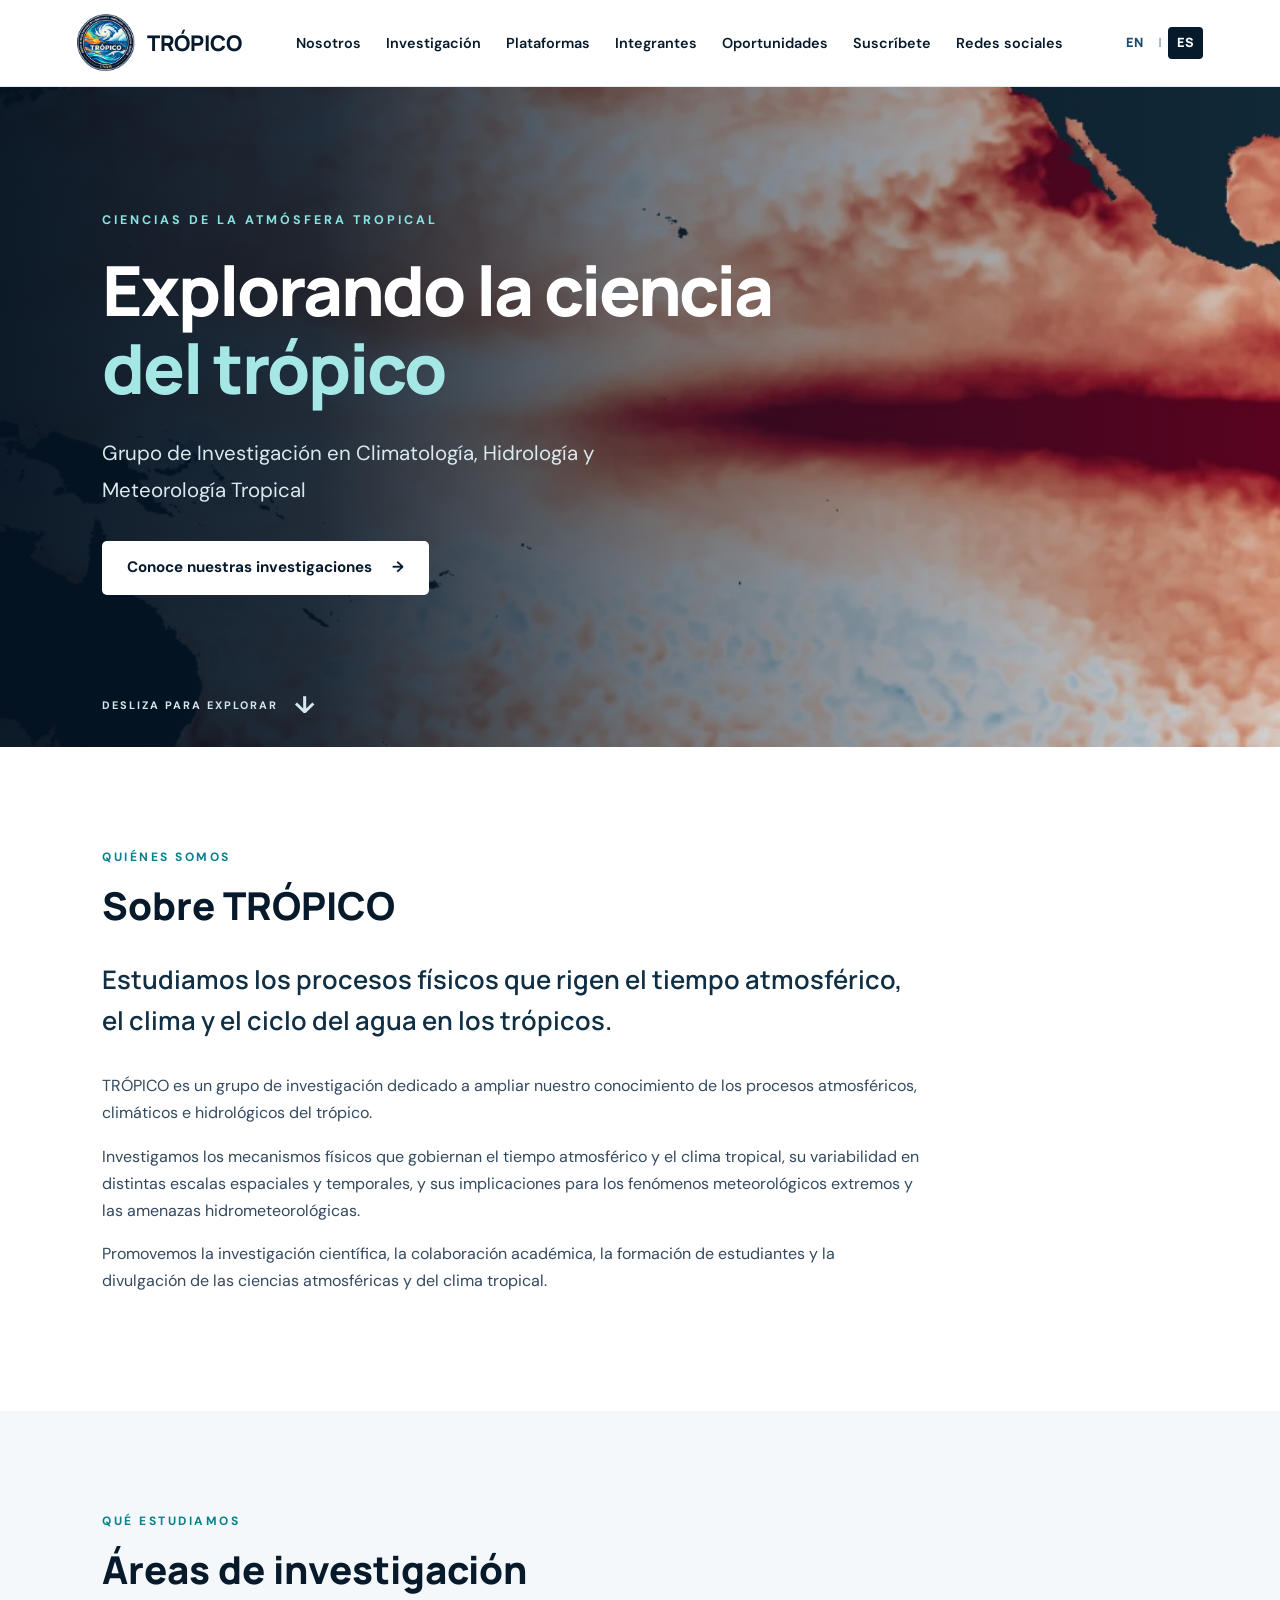
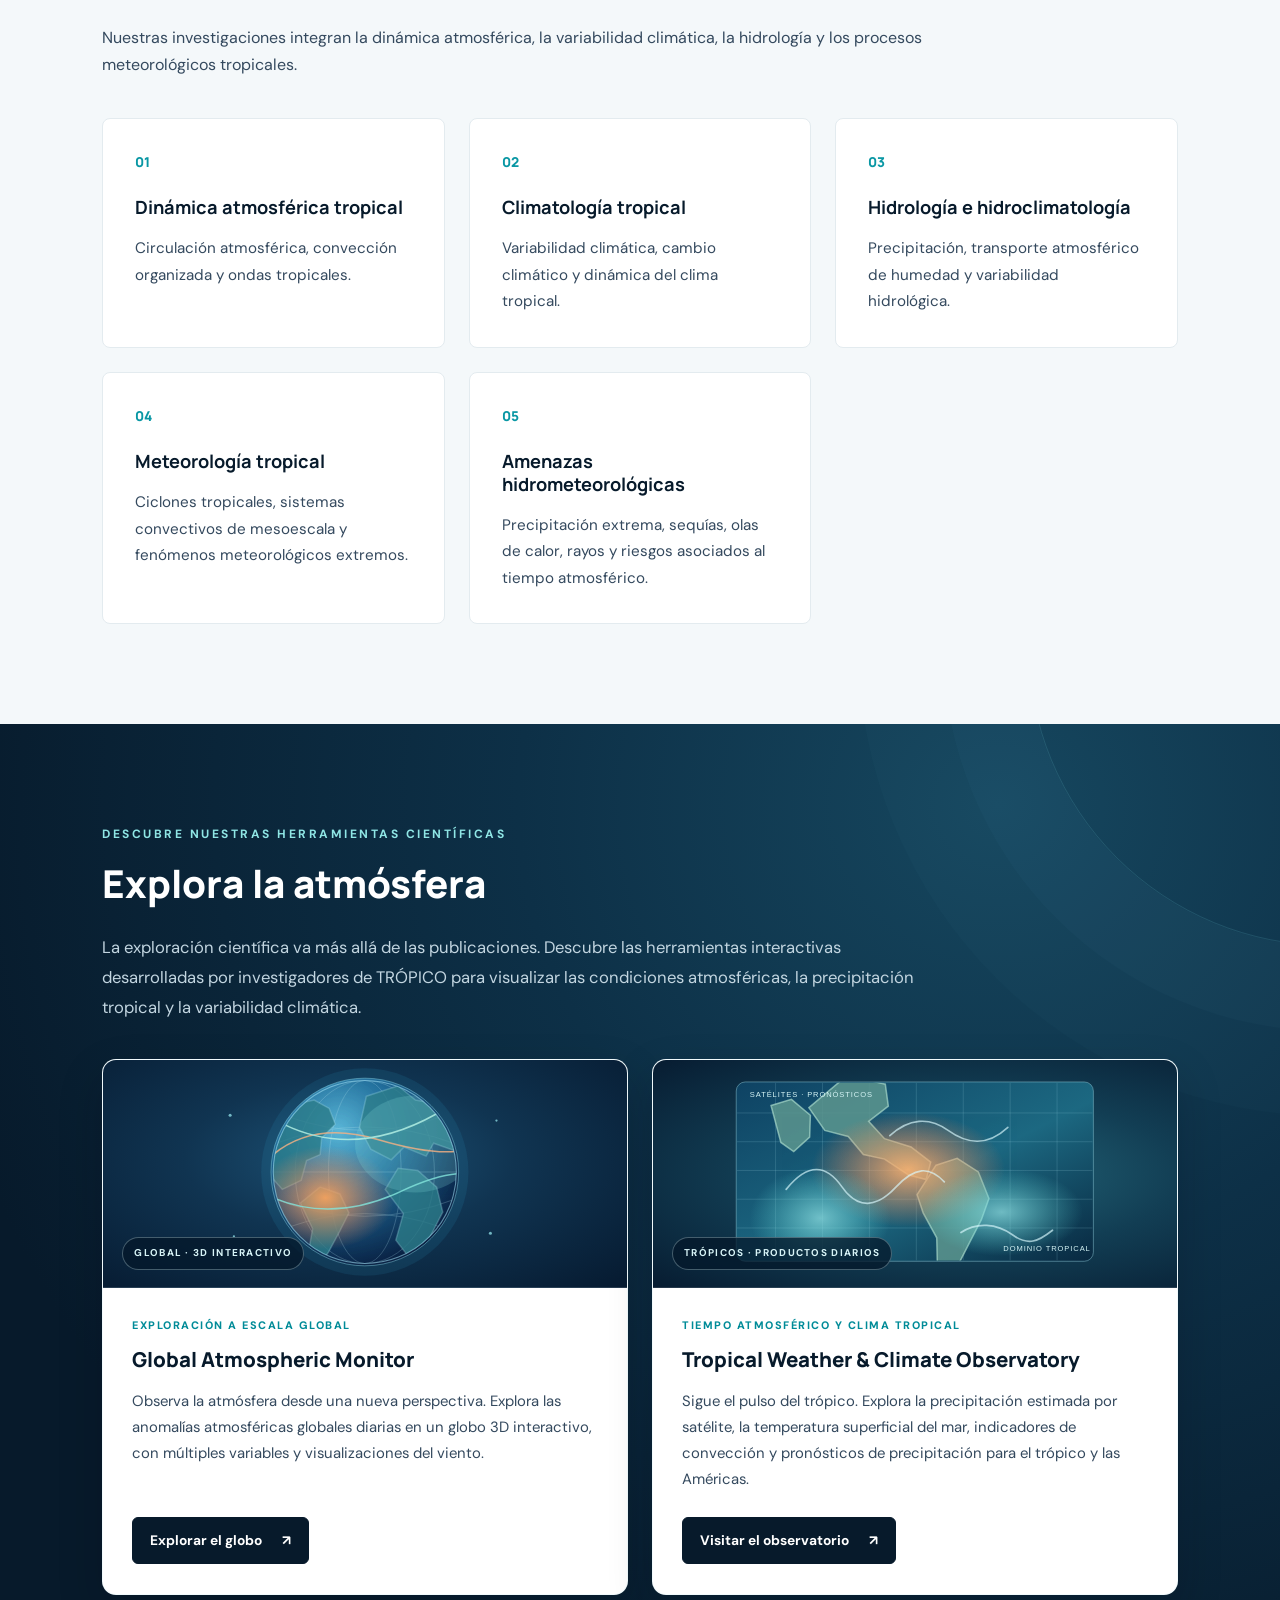
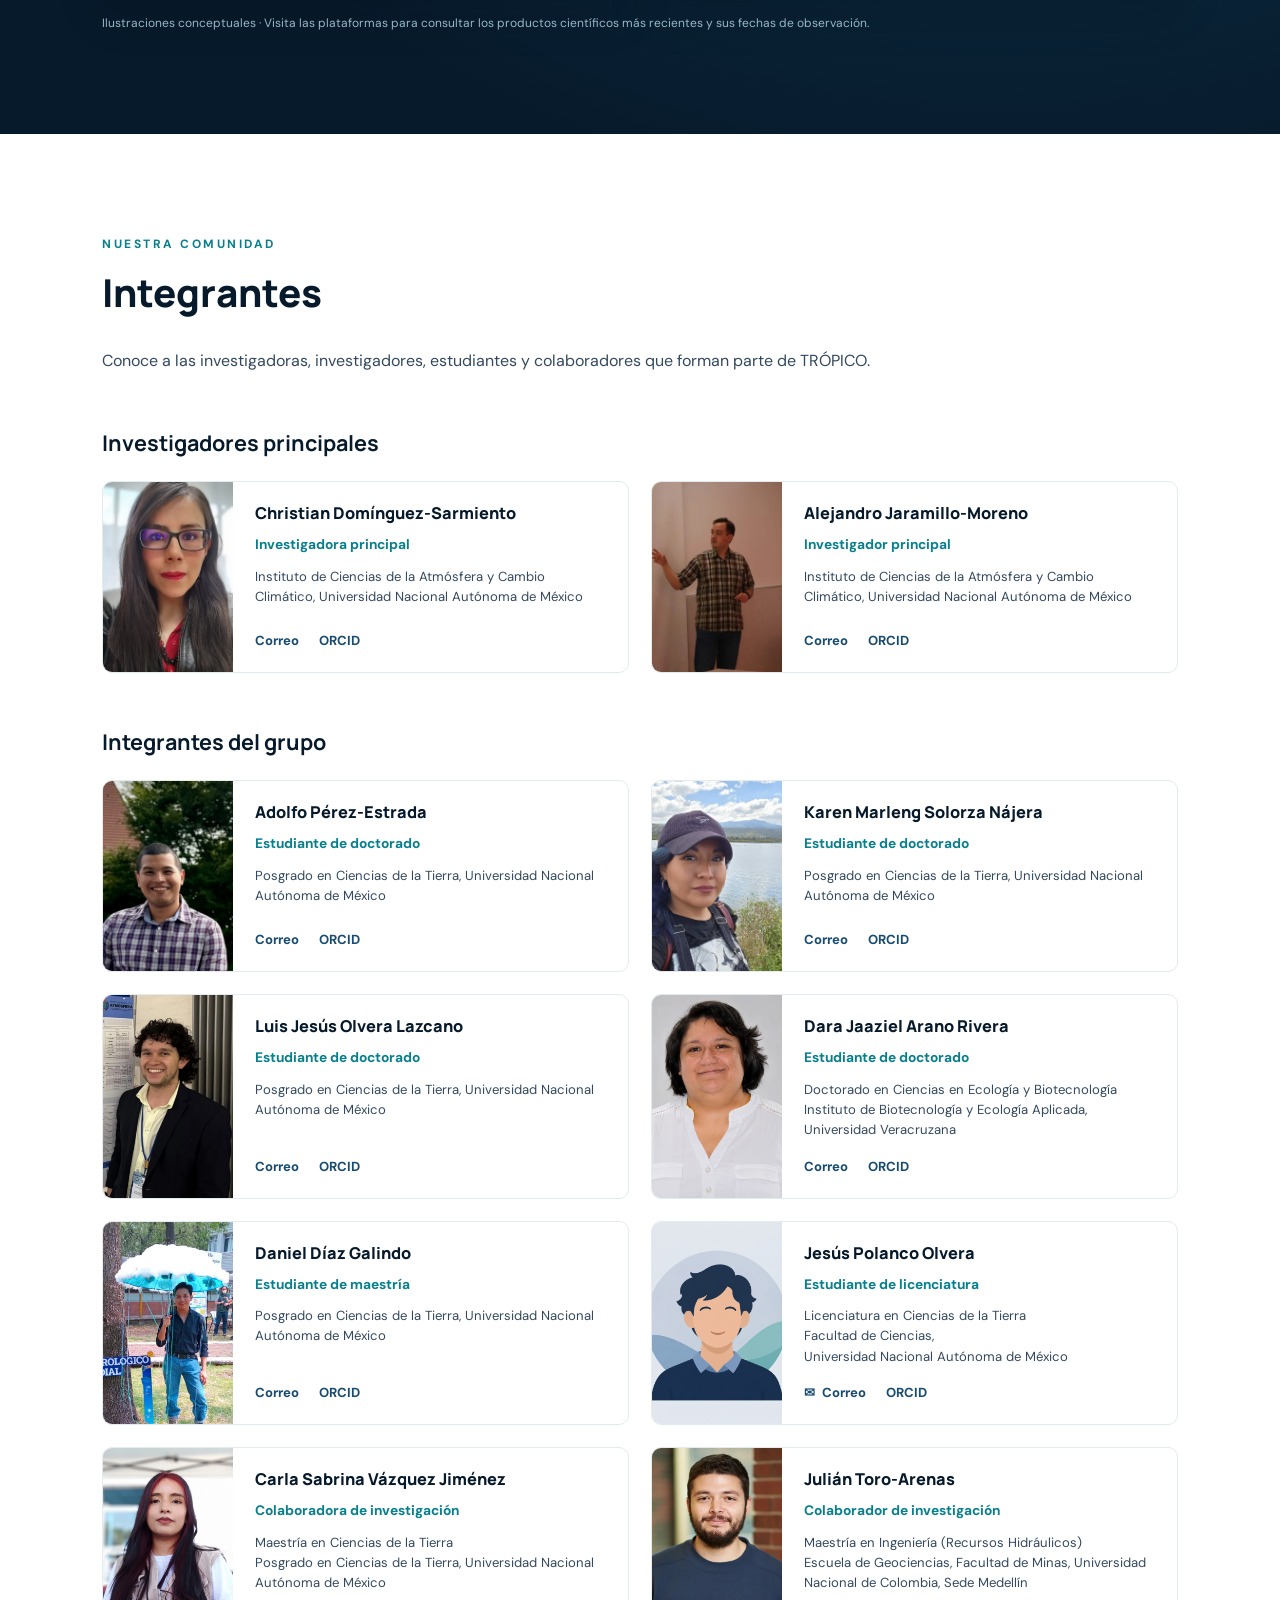
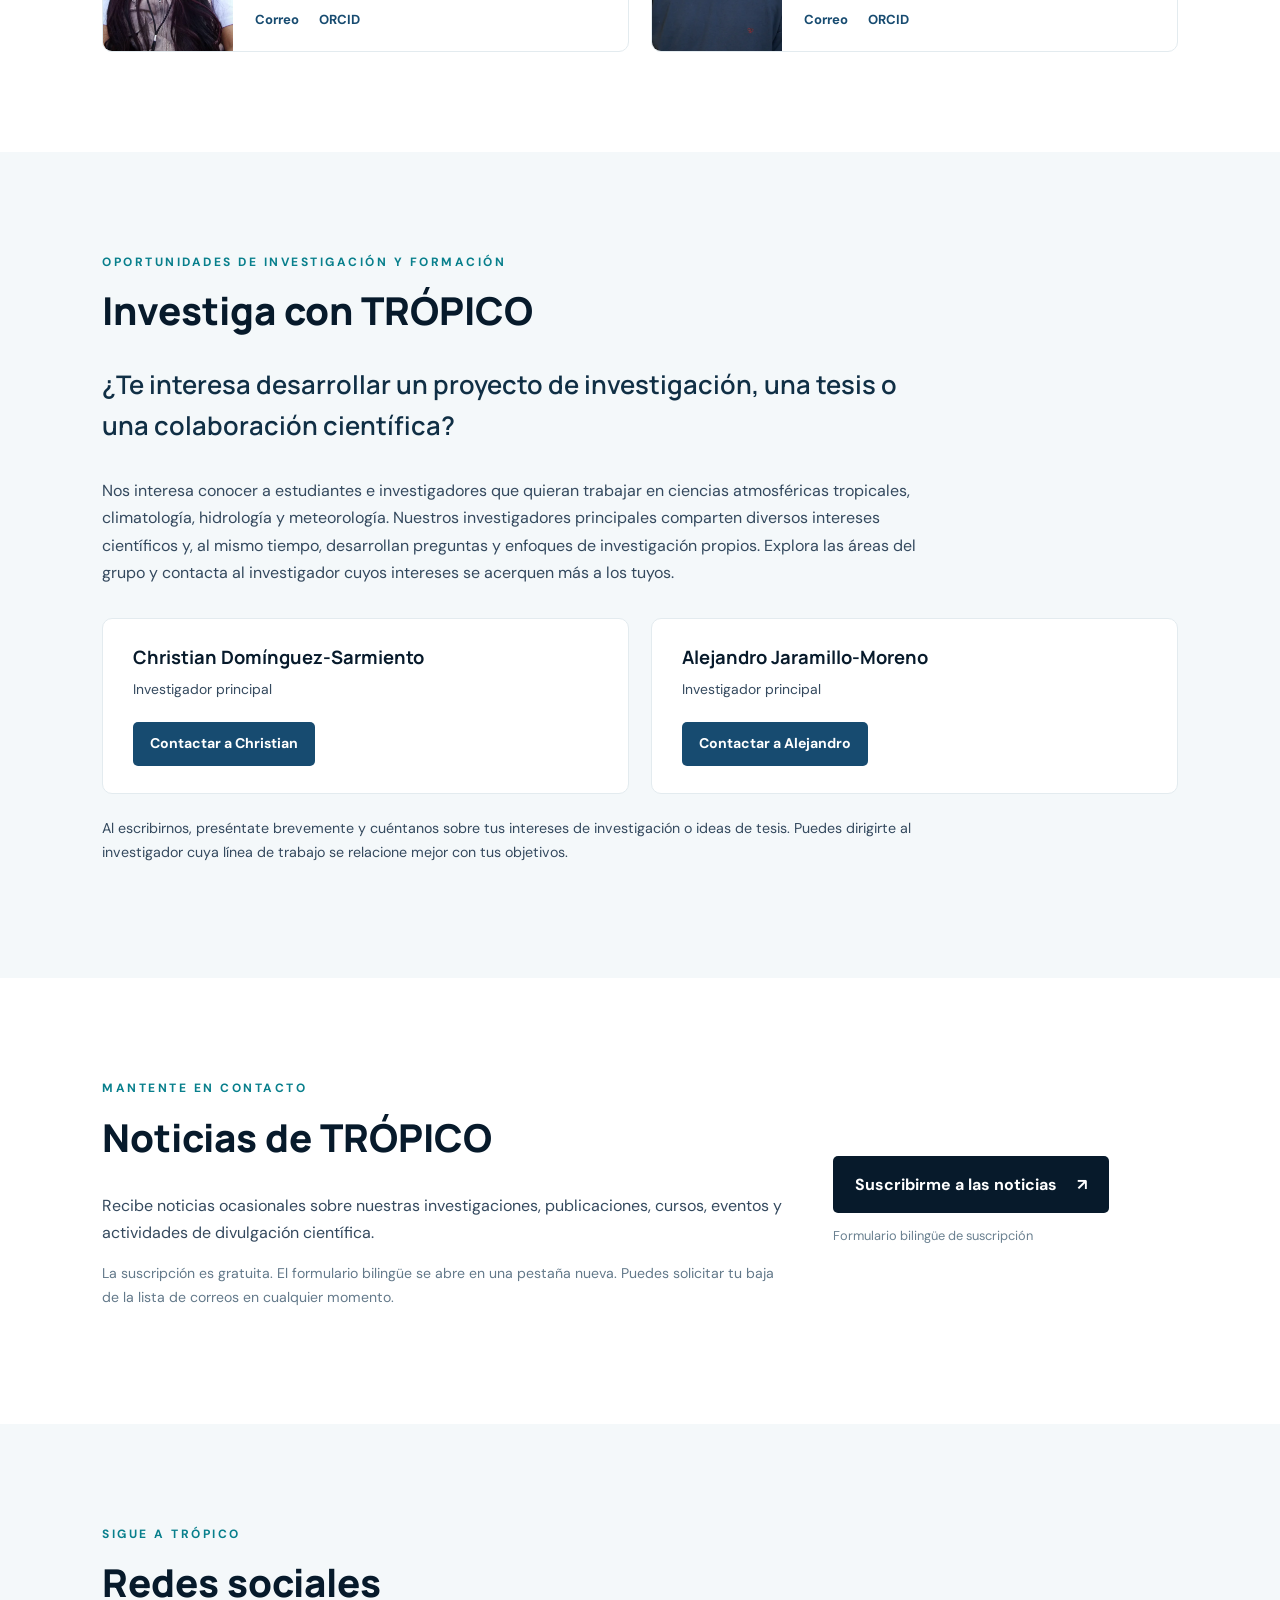
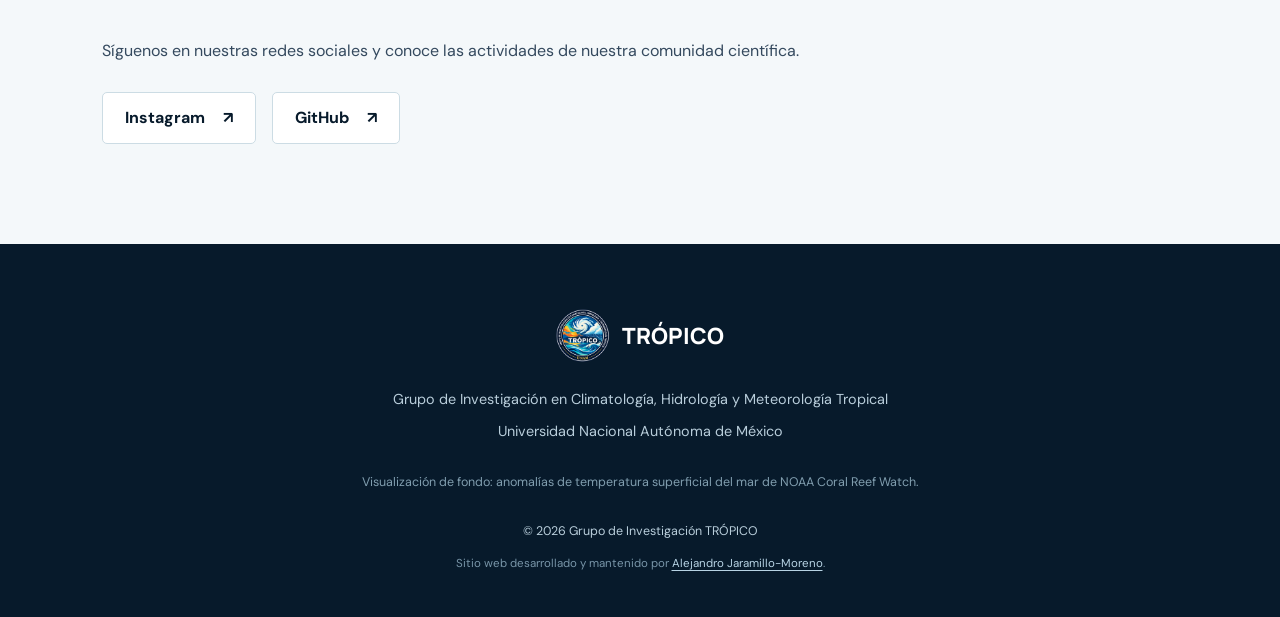
==== commit a3ccbdad: "Update TRÓPICO website, scientific platforms, and team profiles" ====
--- a/es/index.html
+++ b/es/index.html
@@ -397,7 +397,7 @@
               <h4>Christian Domínguez-Sarmiento</h4>
 
               <p class="person-role">
-                Investigador principal
+                Investigadora principal
               </p>
 
               <p class="person-affiliation">
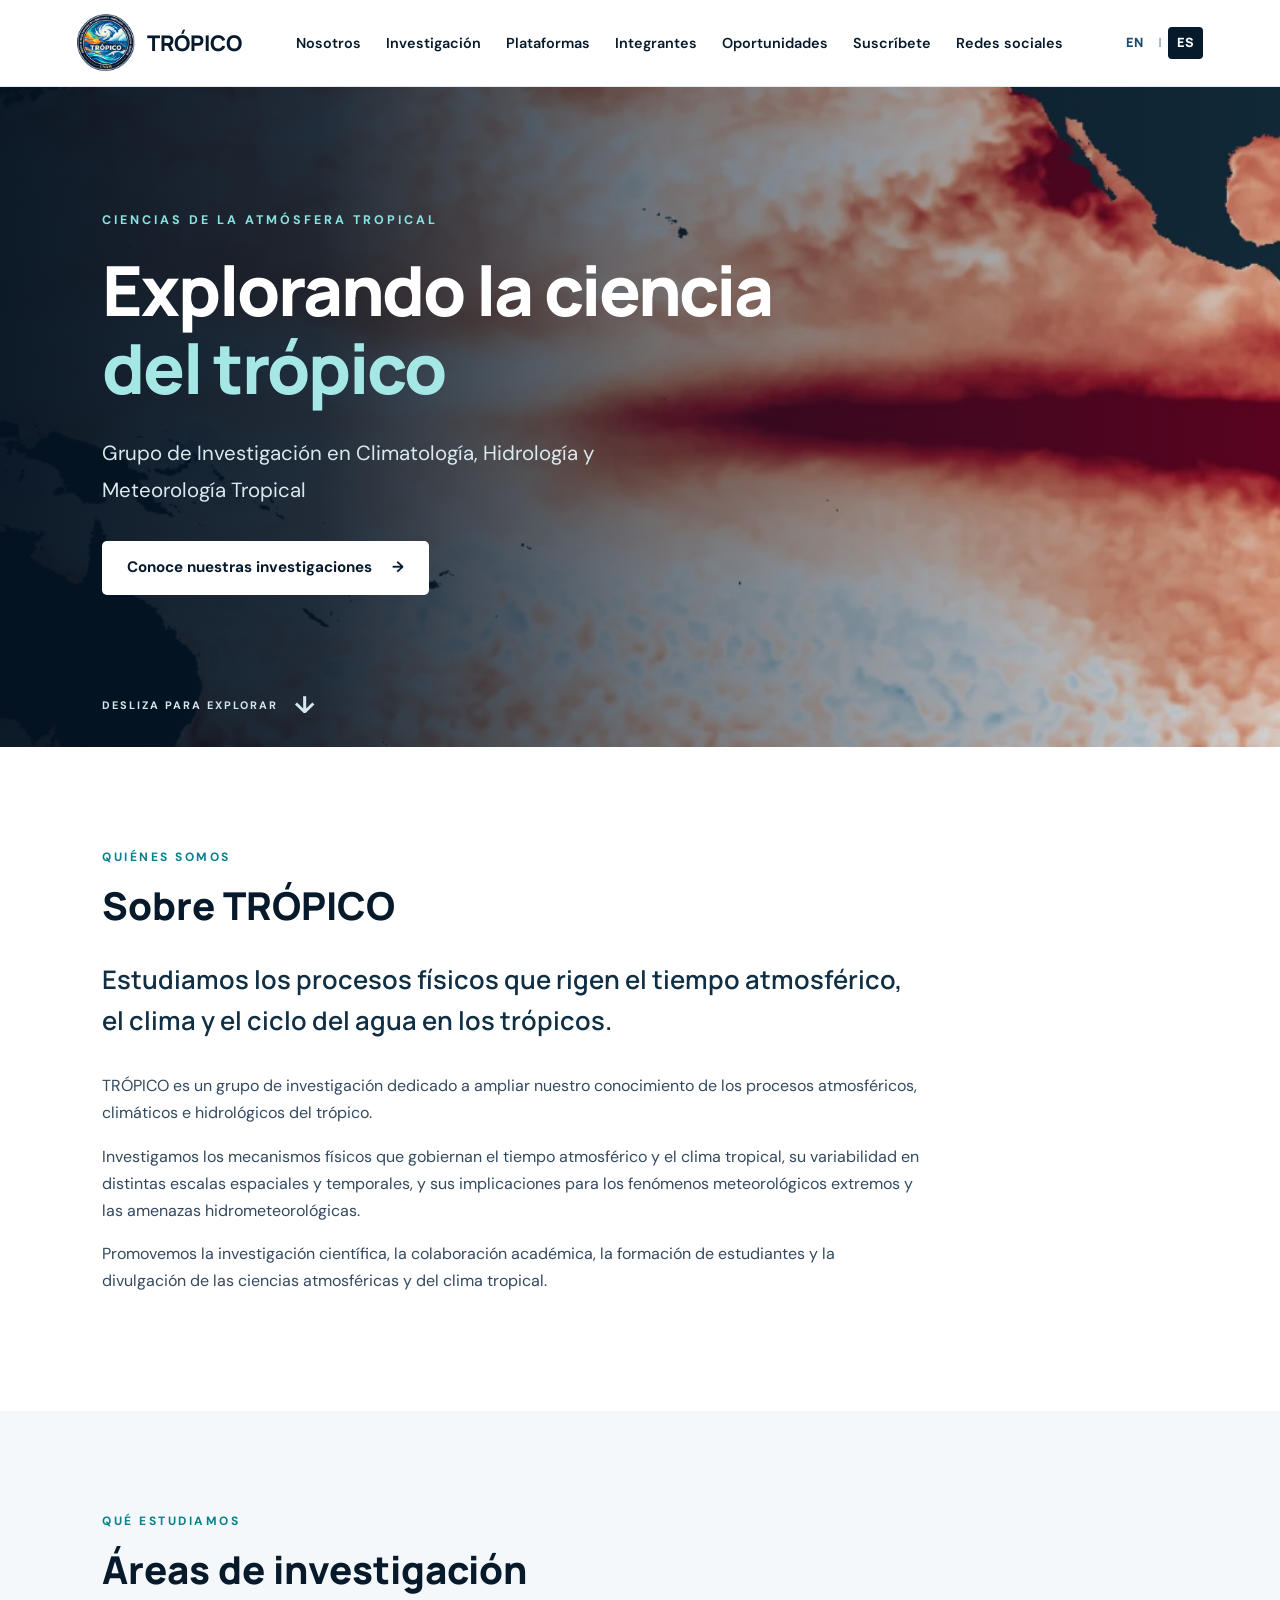
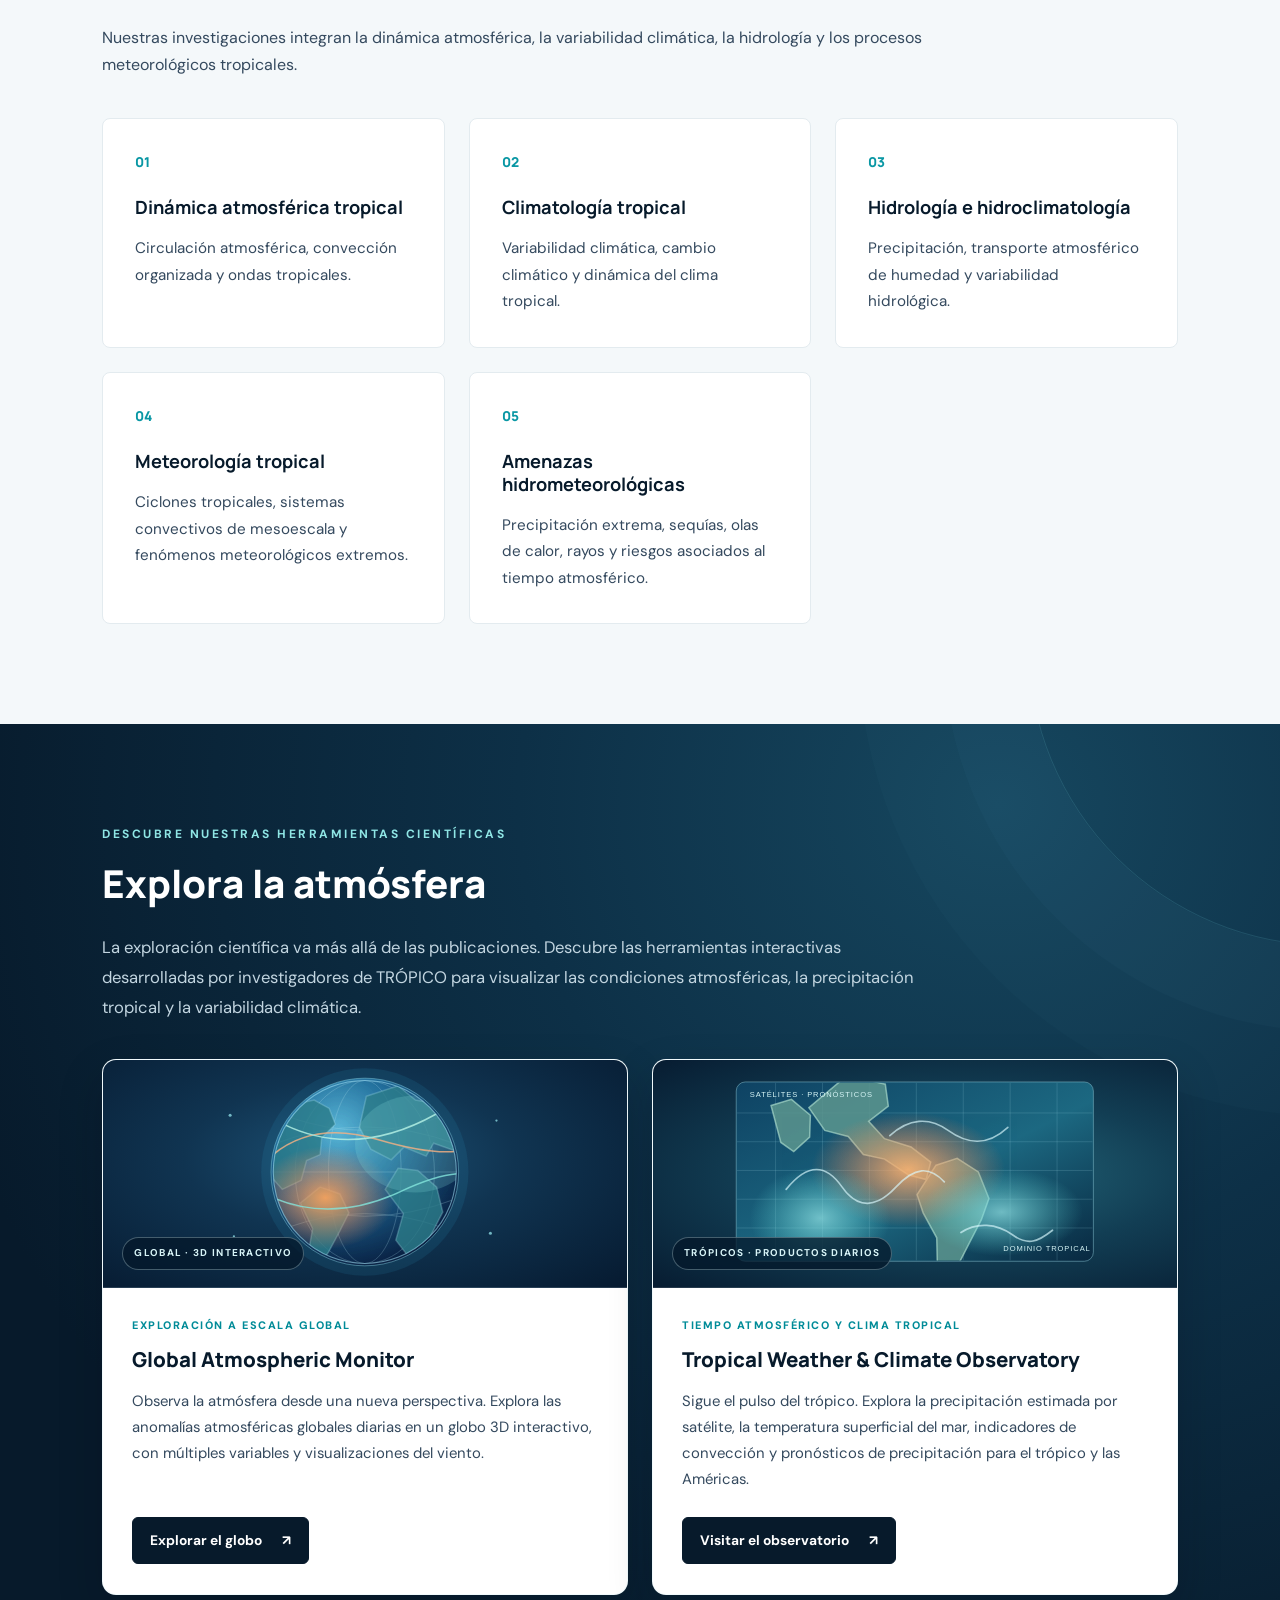
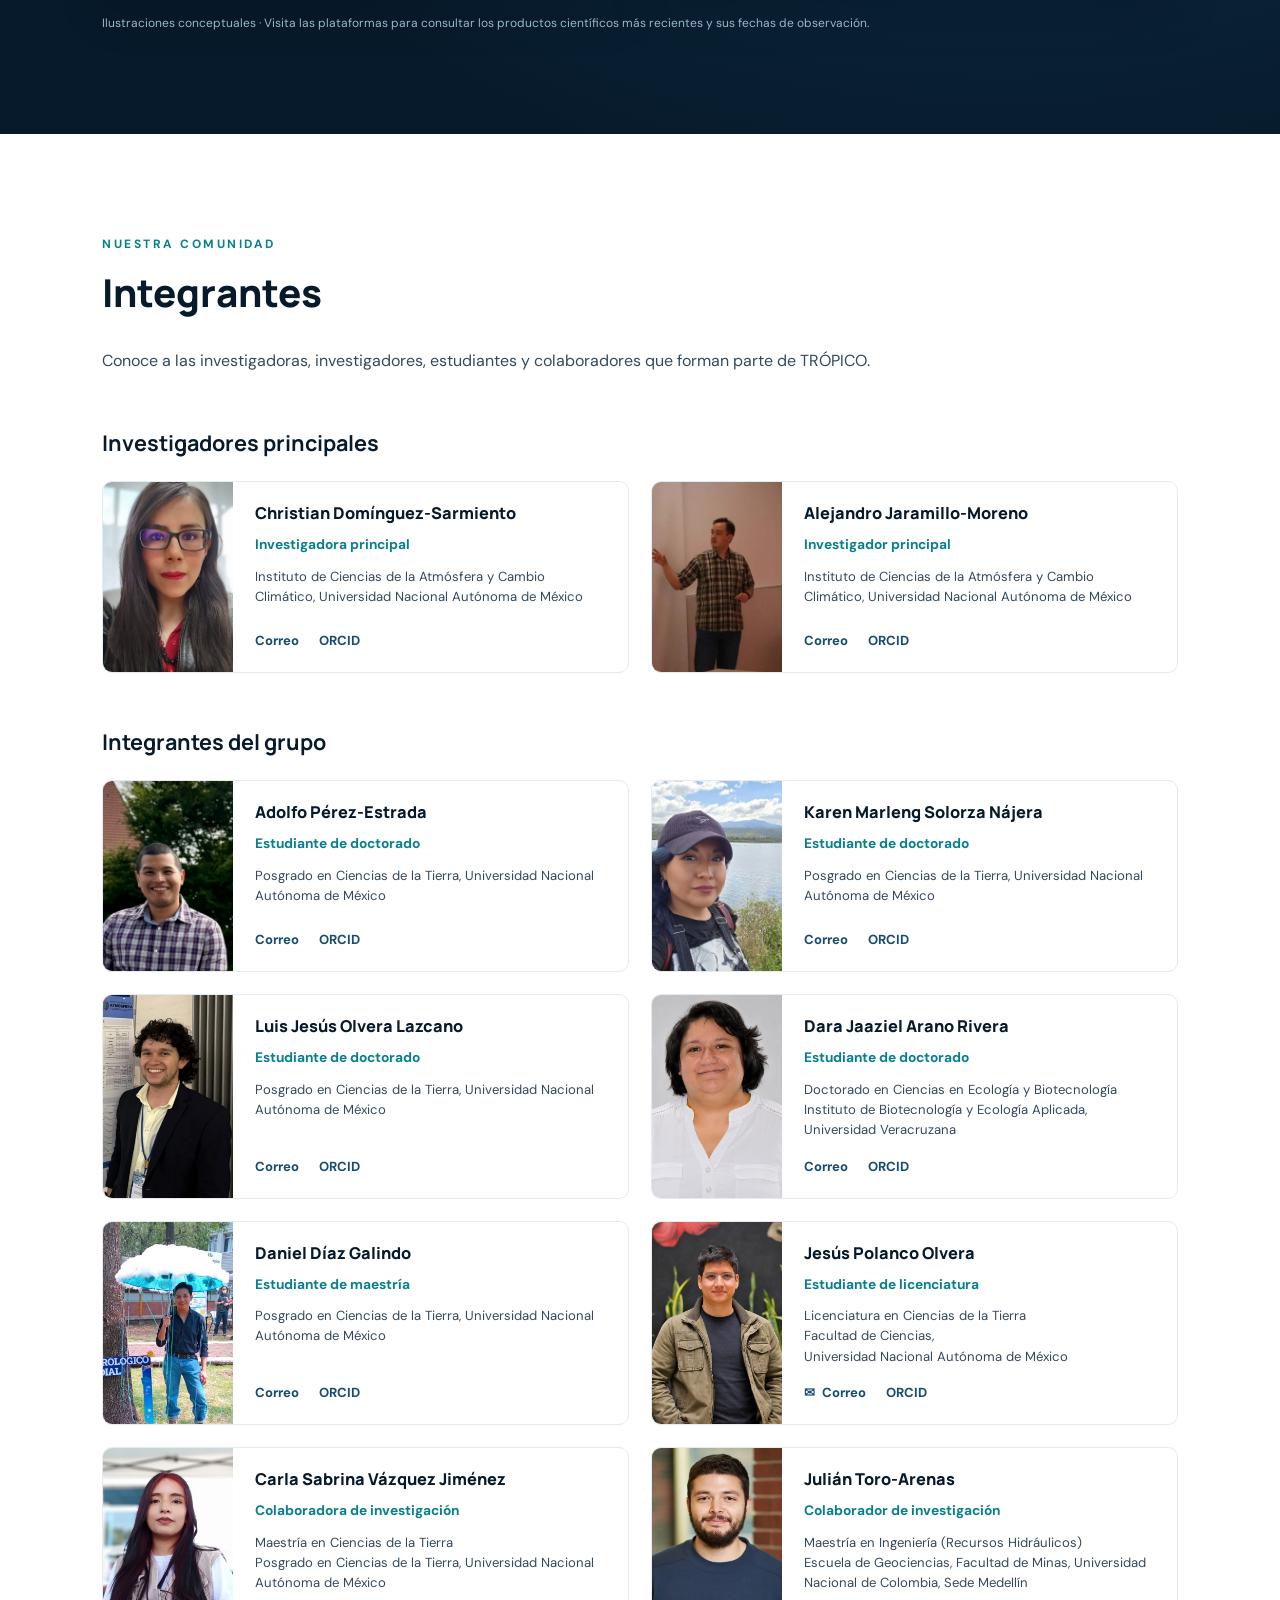
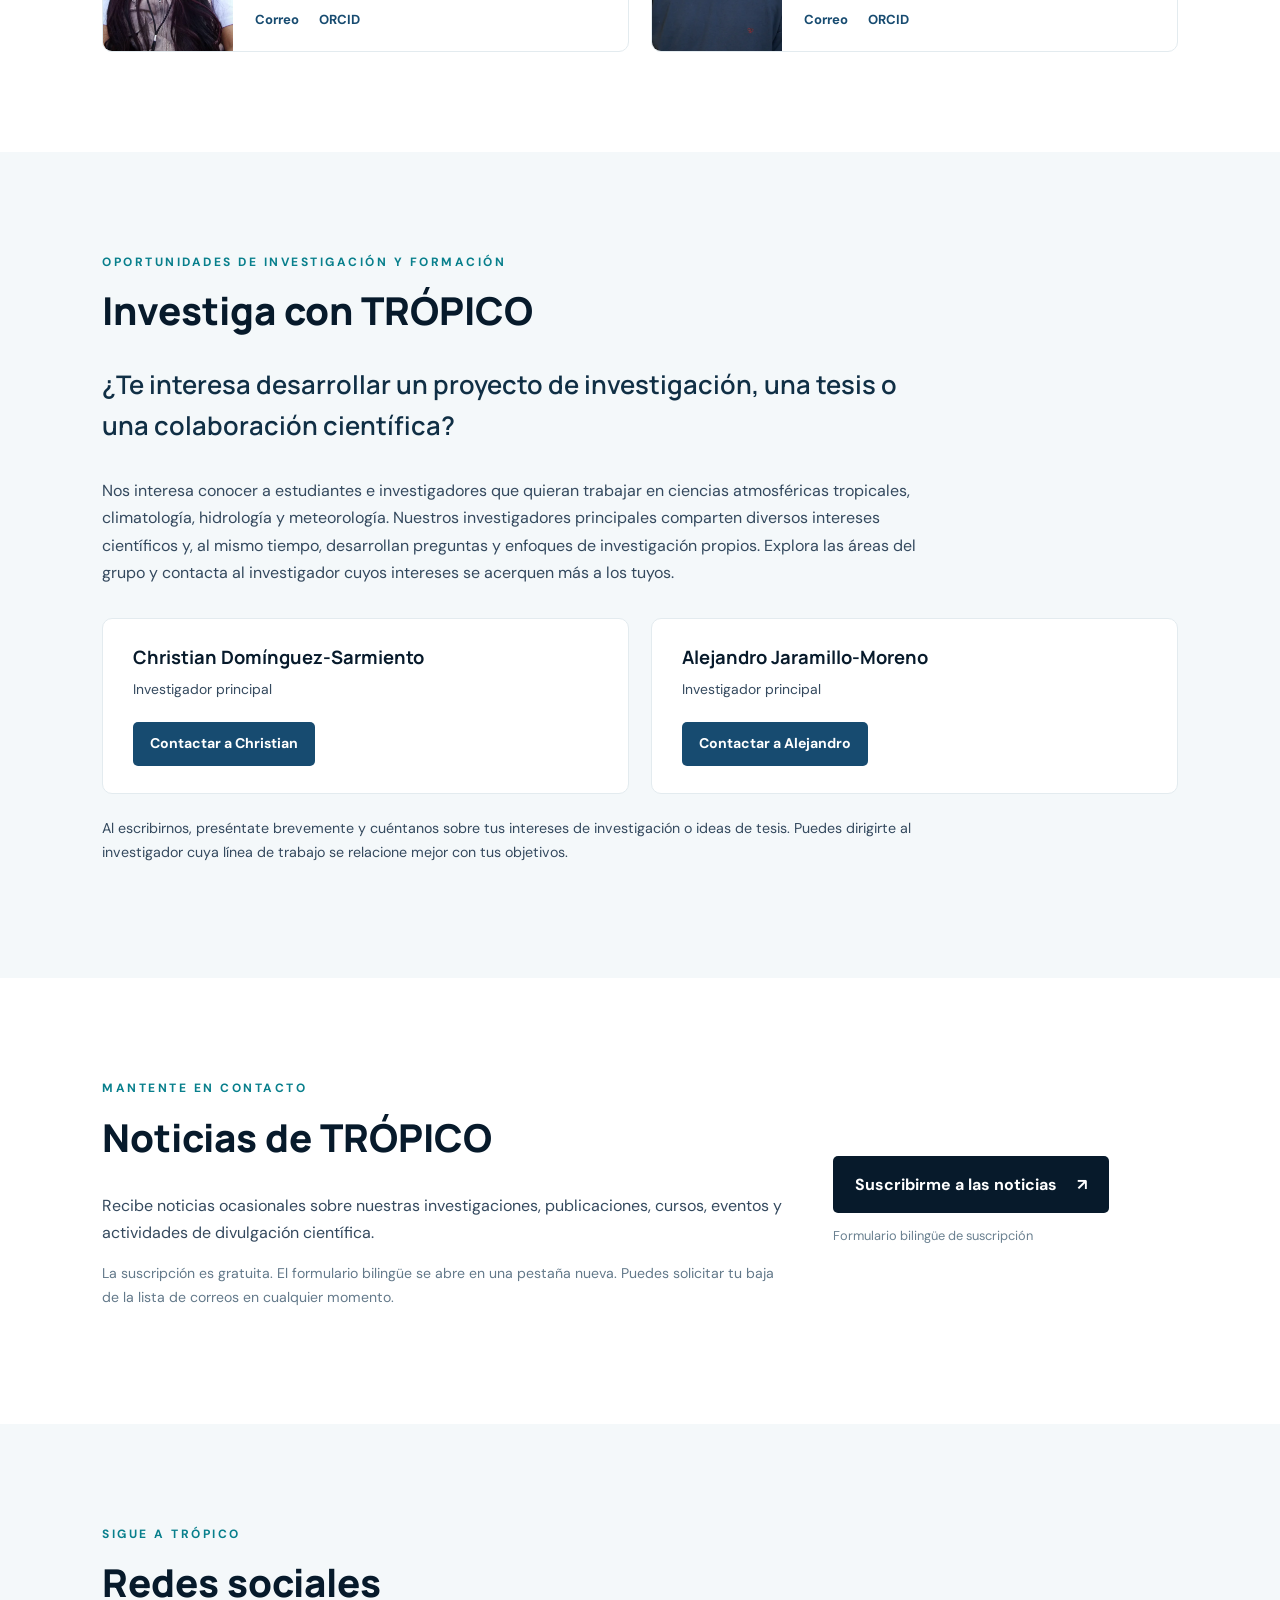
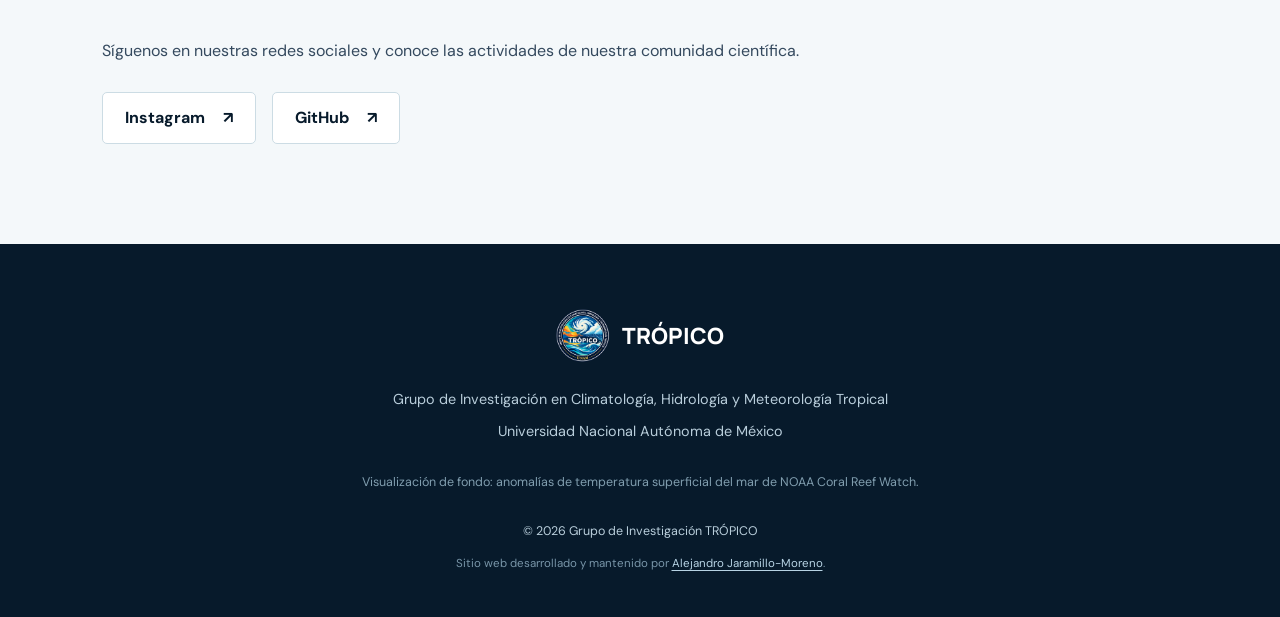
==== commit 2c7a9a38: "Update TRÓPICO website and team member profiles" ====
--- a/es/index.html
+++ b/es/index.html
@@ -619,8 +619,8 @@
           <article class="person-card">
 
             <img
-              src="../assets/images/people/profile_placeholder_generic.webp"
-              alt="Ilustración genérica de perfil para Jesús Polanco Olvera"
+              src="../assets/images/people/jesus_polanco_olvera.webp"
+              alt="Jesús Polanco Olvera"
               class="person-photo"
               loading="lazy">
 
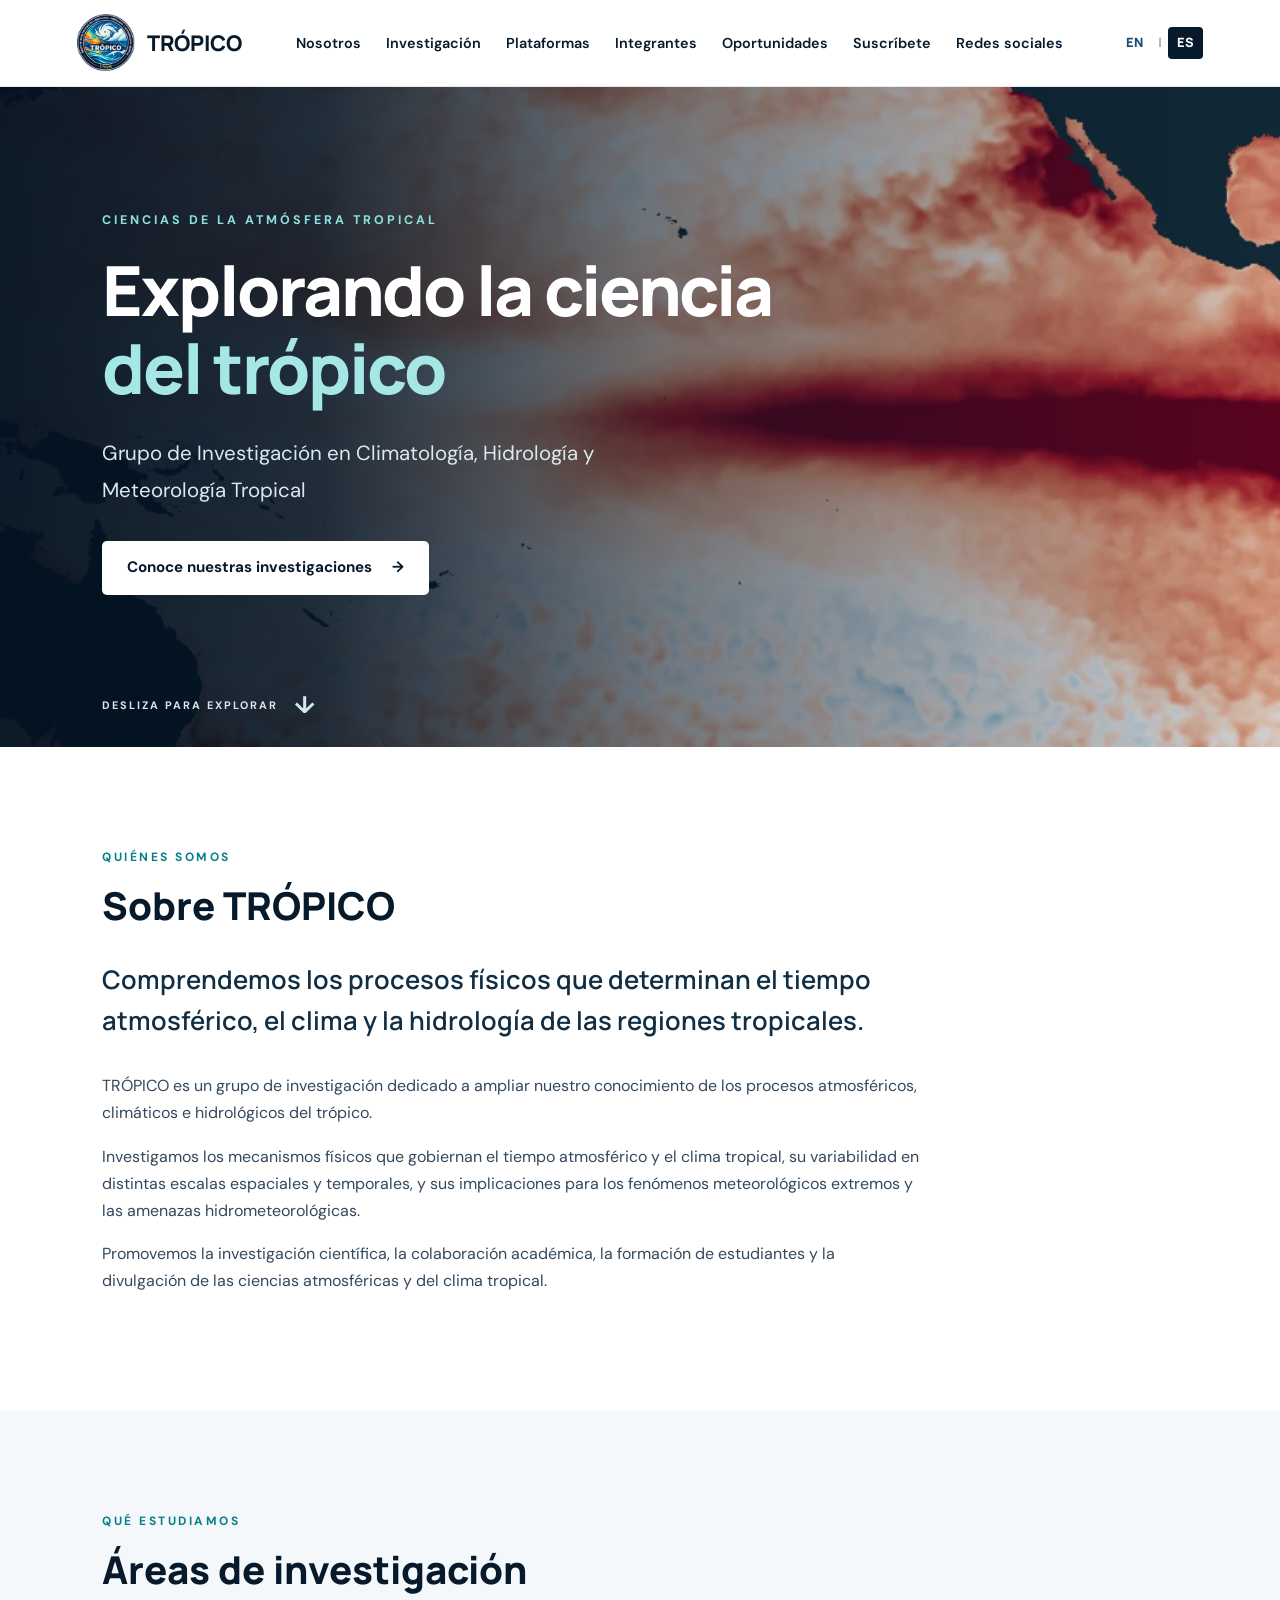
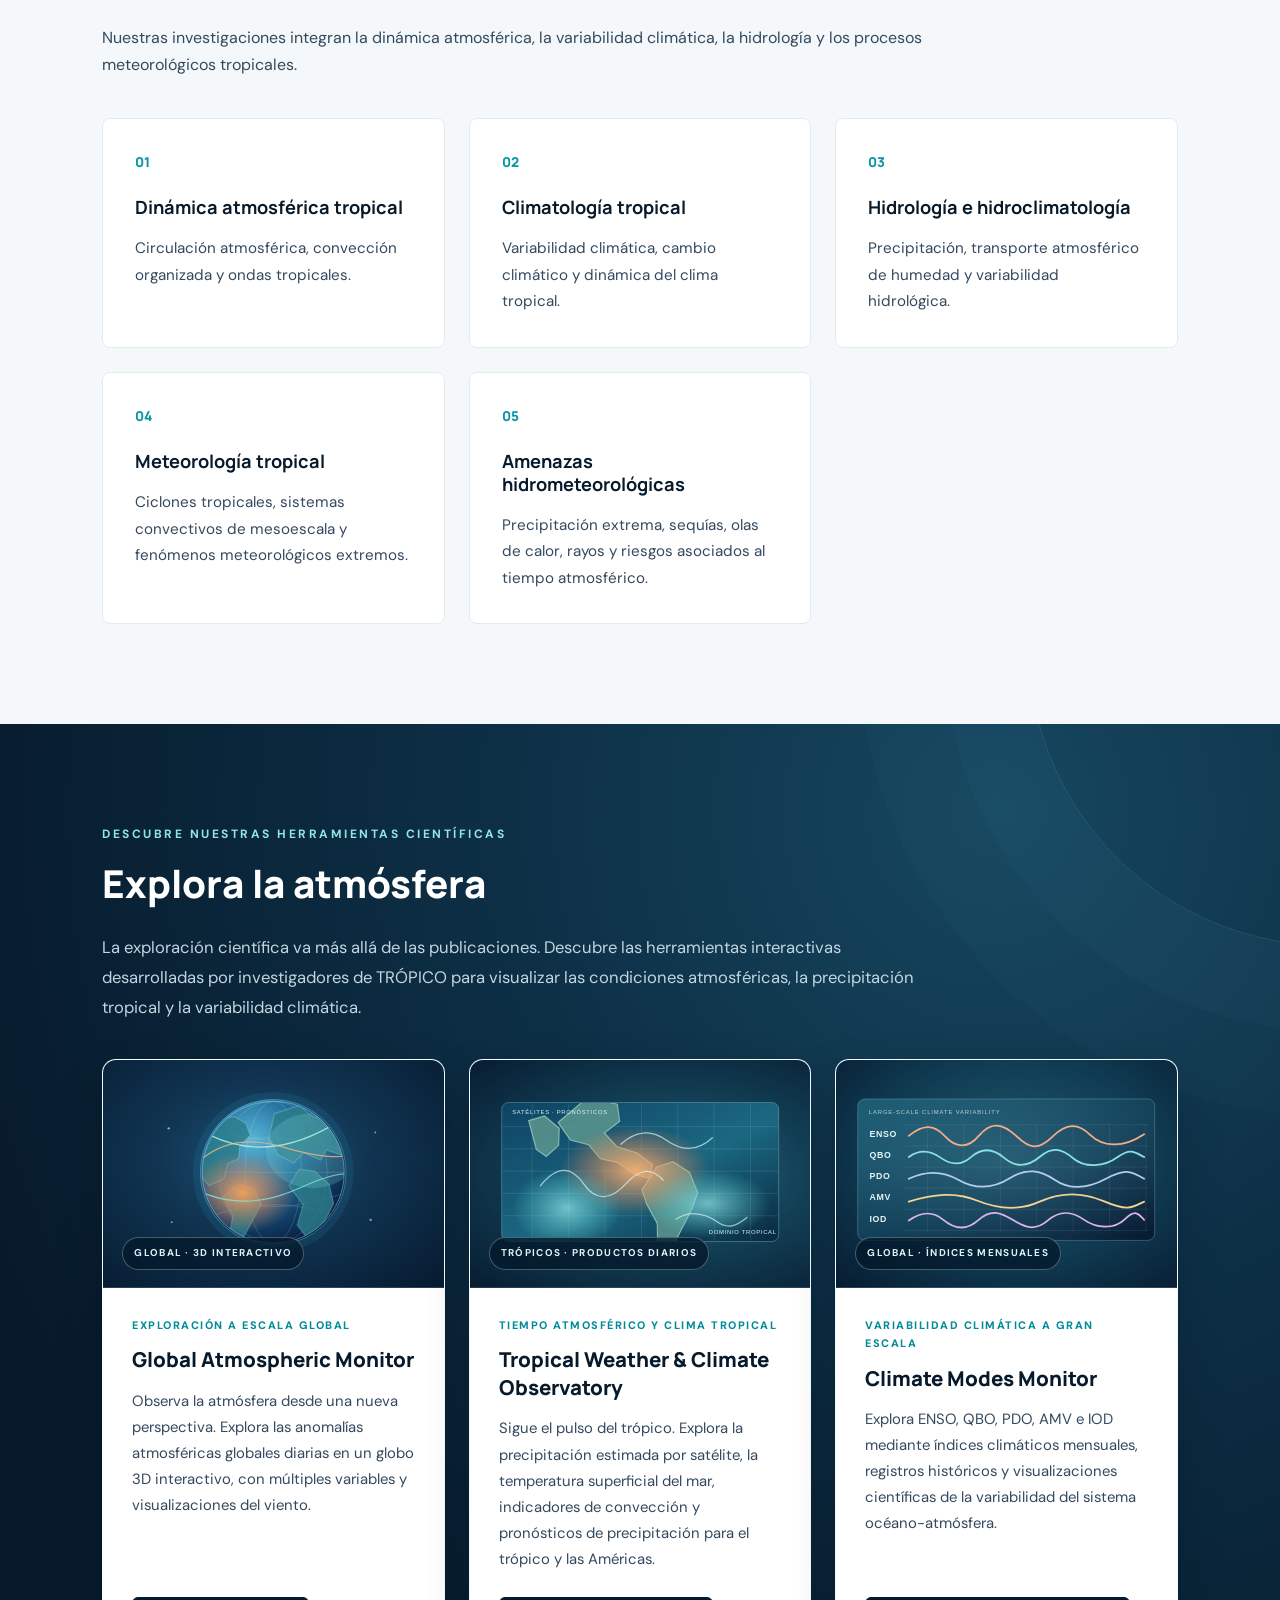
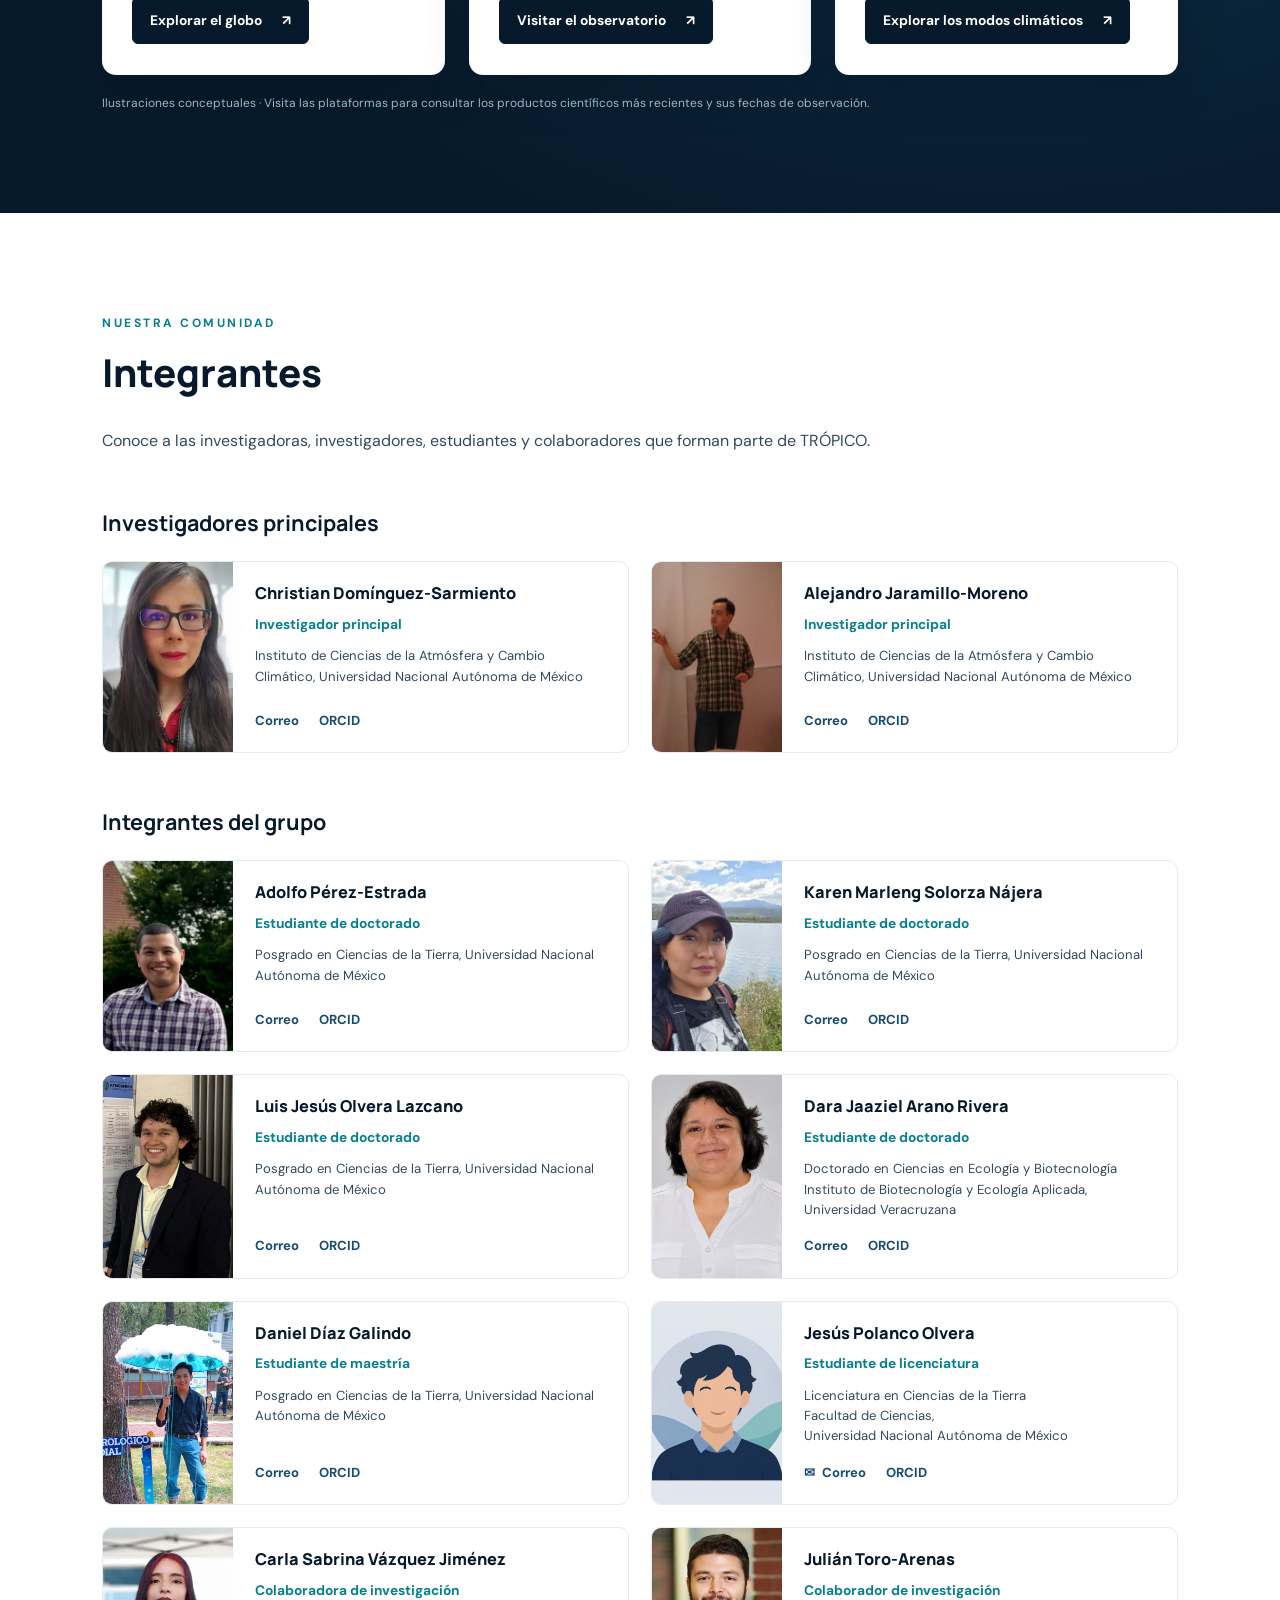
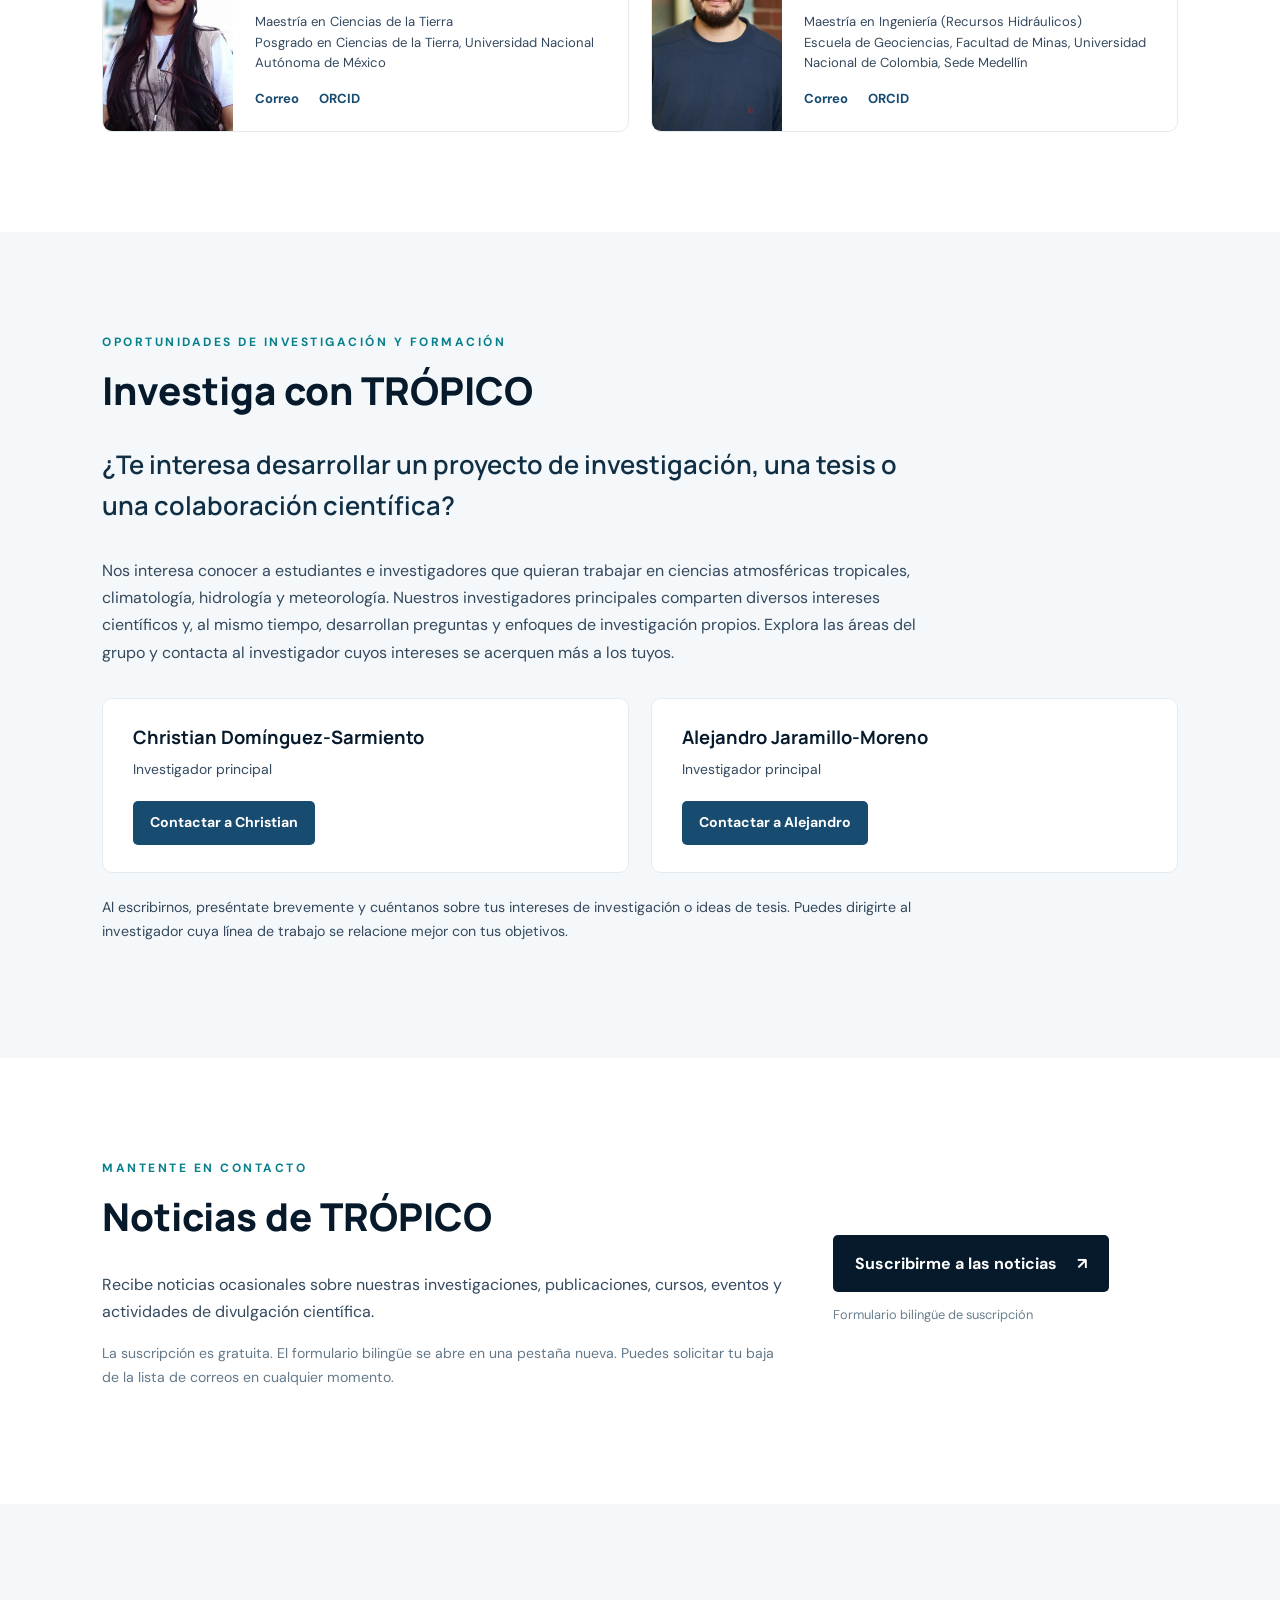
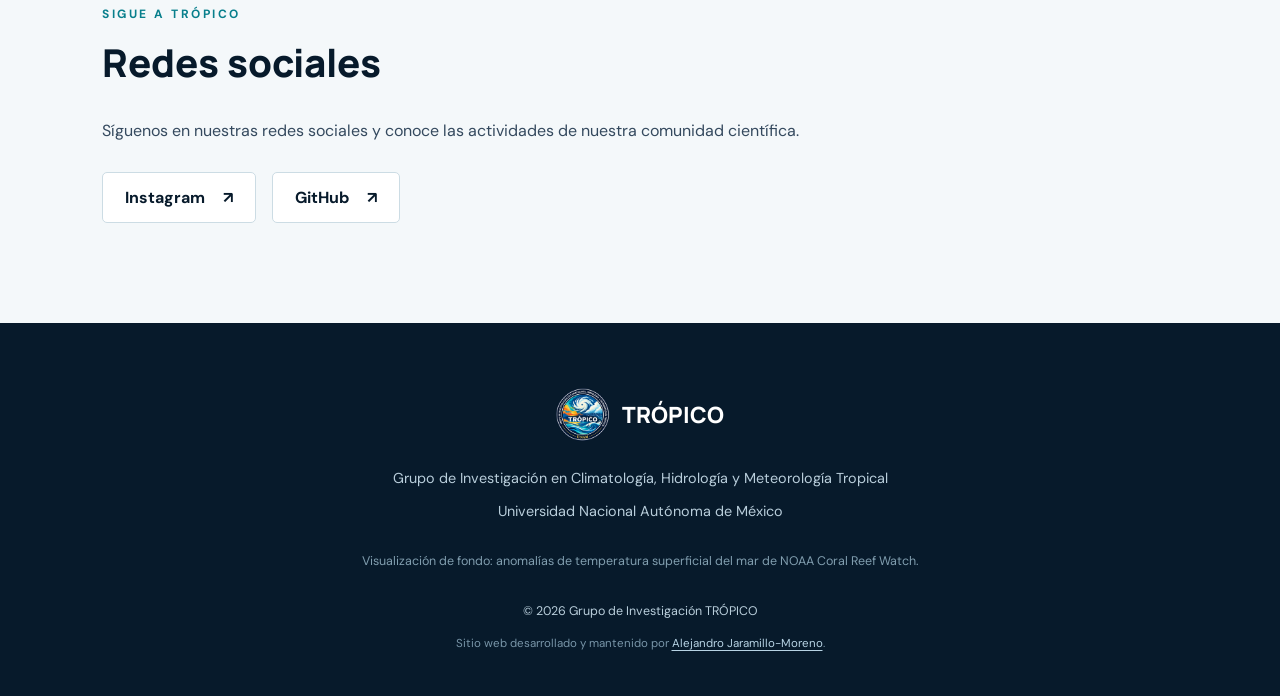
==== commit 98d66fdd: "Add Climate Modes Monitor to TRÓPICO website" ====
--- a/es/index.html
+++ b/es/index.html
@@ -23,6 +23,31 @@
         href="../assets/images/tropico_logo_es.png">
 
   <link rel="stylesheet" href="../assets/css/style.css">
+
+  <!-- Climate Modes Monitor: self-contained platform card styles -->
+  <style>
+    .platform-art-modes {
+      background: radial-gradient(ellipse at 53% 43%, #23576c 0%, #103d54 52%, #071b30 100%);
+    }
+    @media (min-width: 1100px) {
+      .section-platforms .platform-grid {
+        grid-template-columns: repeat(3, minmax(0, 1fr));
+      }
+    }
+    @media (min-width: 701px) and (max-width: 1099px) {
+      .section-platforms .platform-grid > .platform-card:nth-child(3) {
+        grid-column: 1 / -1;
+        width: calc(50% - 12px);
+        justify-self: center;
+      }
+    }
+    @media (max-width: 700px) {
+      .section-platforms .platform-grid {
+        grid-template-columns: 1fr;
+      }
+    }
+  </style>
+
 </head>
 
 <body>
@@ -129,7 +154,8 @@
         <h2>Sobre TRÓPICO</h2>
 
         <p class="intro-text">
-          Estudiamos los procesos físicos que rigen el tiempo atmosférico, el clima y el ciclo del agua en los trópicos.
+          Comprendemos los procesos físicos que determinan el tiempo atmosférico, el clima y la
+          hidrología de las regiones tropicales.
         </p>
 
         <p>
@@ -350,6 +376,61 @@
                  aria-label="Explorar Tropical Weather & Climate Observatory en una pestaña nueva">Visitar el observatorio <span aria-hidden="true">↗</span></a>
             </div>
           </article>
+
+          <!-- Climate Modes Monitor -->
+          <article class="platform-card">
+            <div class="platform-art platform-art-modes" aria-hidden="true">
+              <svg class="platform-svg" viewBox="0 0 580 300" xmlns="http://www.w3.org/2000/svg" aria-hidden="true">
+                <defs>
+                  <linearGradient id="modes-ocean" x1="0" y1="0" x2="1" y2="1">
+                    <stop offset="0" stop-color="#1b5c73"/>
+                    <stop offset=".6" stop-color="#113b54"/>
+                    <stop offset="1" stop-color="#071a30"/>
+                  </linearGradient>
+                  <radialGradient id="modes-light" cx="50%" cy="43%" r="68%">
+                    <stop offset="0" stop-color="#68b3c7" stop-opacity=".25"/>
+                    <stop offset="1" stop-color="#68b3c7" stop-opacity="0"/>
+                  </radialGradient>
+                  <clipPath id="modes-clip">
+                    <rect x="37" y="23" width="506" height="241" rx="12"/>
+                  </clipPath>
+                </defs>
+                <rect x="37" y="23" width="506" height="241" rx="12" fill="url(#modes-ocean)" stroke="#89c3d4" stroke-opacity=".55"/>
+                <g clip-path="url(#modes-clip)">
+                  <rect x="37" y="23" width="506" height="241" fill="url(#modes-light)"/>
+                  <g fill="none" stroke="#b2dfeb" stroke-opacity=".16" stroke-width="1">
+                    <path d="M117 67H533 M117 103H533 M117 139H533 M117 175H533 M117 211H533 M117 247H533"/>
+                    <path d="M156 65V249 M218 65V249 M280 65V249 M342 65V249 M404 65V249 M466 65V249 M528 65V249"/>
+                  </g>
+                  <g fill="#e3f6f8" font-family="Arial,sans-serif" font-weight="bold" font-size="15" letter-spacing="1.1">
+                    <text x="57" y="88">ENSO</text>
+                    <text x="57" y="124">QBO</text>
+                    <text x="57" y="160">PDO</text>
+                    <text x="57" y="196">AMV</text>
+                    <text x="57" y="232">IOD</text>
+                  </g>
+                  <g fill="none" stroke-width="3" stroke-linecap="round" stroke-linejoin="round">
+                    <path d="M124 86 C147 67 166 65 185 86 S225 108 244 85 S283 63 307 86 S345 110 369 87 S412 64 433 84 S487 108 525 83" stroke="#f4ab86"/>
+                    <path d="M124 122 C142 109 161 111 178 123 S213 137 230 122 S265 105 286 123 S328 138 348 121 S384 107 404 124 S457 139 480 122 S511 115 525 122" stroke="#88e1df"/>
+                    <path d="M124 159 C153 145 181 145 209 161 S267 176 296 158 S348 144 373 161 S428 176 460 159 S501 145 525 159" stroke="#b6cbf0"/>
+                    <path d="M124 198 C166 185 203 181 240 196 S314 213 347 198 S416 180 456 197 S503 209 525 198" stroke="#f4d392"/>
+                    <path d="M124 230 C147 214 165 214 183 229 S222 248 243 229 S280 216 301 229 S339 249 361 230 S403 215 423 229 S473 246 492 228 S516 219 525 229" stroke="#ddb3ef"/>
+                  </g>
+                  <g fill="#d7f0f4" font-size="10" font-family="Arial,sans-serif" letter-spacing="1.5" opacity=".82">
+                    <text x="56" y="48">LARGE-SCALE CLIMATE VARIABILITY</text>
+                  </g>
+                </g>
+              </svg>
+              <span class="platform-visual-label">GLOBAL · ÍNDICES MENSUALES</span>
+            </div>
+            <div class="platform-content">
+              <p class="platform-eyebrow">VARIABILIDAD CLIMÁTICA A GRAN ESCALA</p>
+              <h3>Climate Modes Monitor</h3>
+              <p>Explora ENSO, QBO, PDO, AMV e IOD mediante índices climáticos mensuales, registros históricos y visualizaciones científicas de la variabilidad del sistema océano-atmósfera.</p>
+              <a class="platform-link" href="https://tropicoresearch.github.io/climate-modes-monitor/" target="_blank" rel="noopener noreferrer"
+                 aria-label="Explorar Climate Modes Monitor en una pestaña nueva">Explorar los modos climáticos <span aria-hidden="true">↗</span></a>
+            </div>
+          </article>
         </div>
         <p class="platform-disclaimer">Ilustraciones conceptuales · Visita las plataformas para consultar los productos científicos más recientes y sus fechas de observación.</p>
       </div>
@@ -397,7 +478,7 @@
               <h4>Christian Domínguez-Sarmiento</h4>
 
               <p class="person-role">
-                Investigadora principal
+                Investigador principal
               </p>
 
               <p class="person-affiliation">
@@ -619,8 +700,8 @@
           <article class="person-card">
 
             <img
-              src="../assets/images/people/jesus_polanco_olvera.webp"
-              alt="Jesús Polanco Olvera"
+              src="../assets/images/people/profile_placeholder_generic.webp"
+              alt="Ilustración genérica de perfil para Jesús Polanco Olvera"
               class="person-photo"
               loading="lazy">
 
